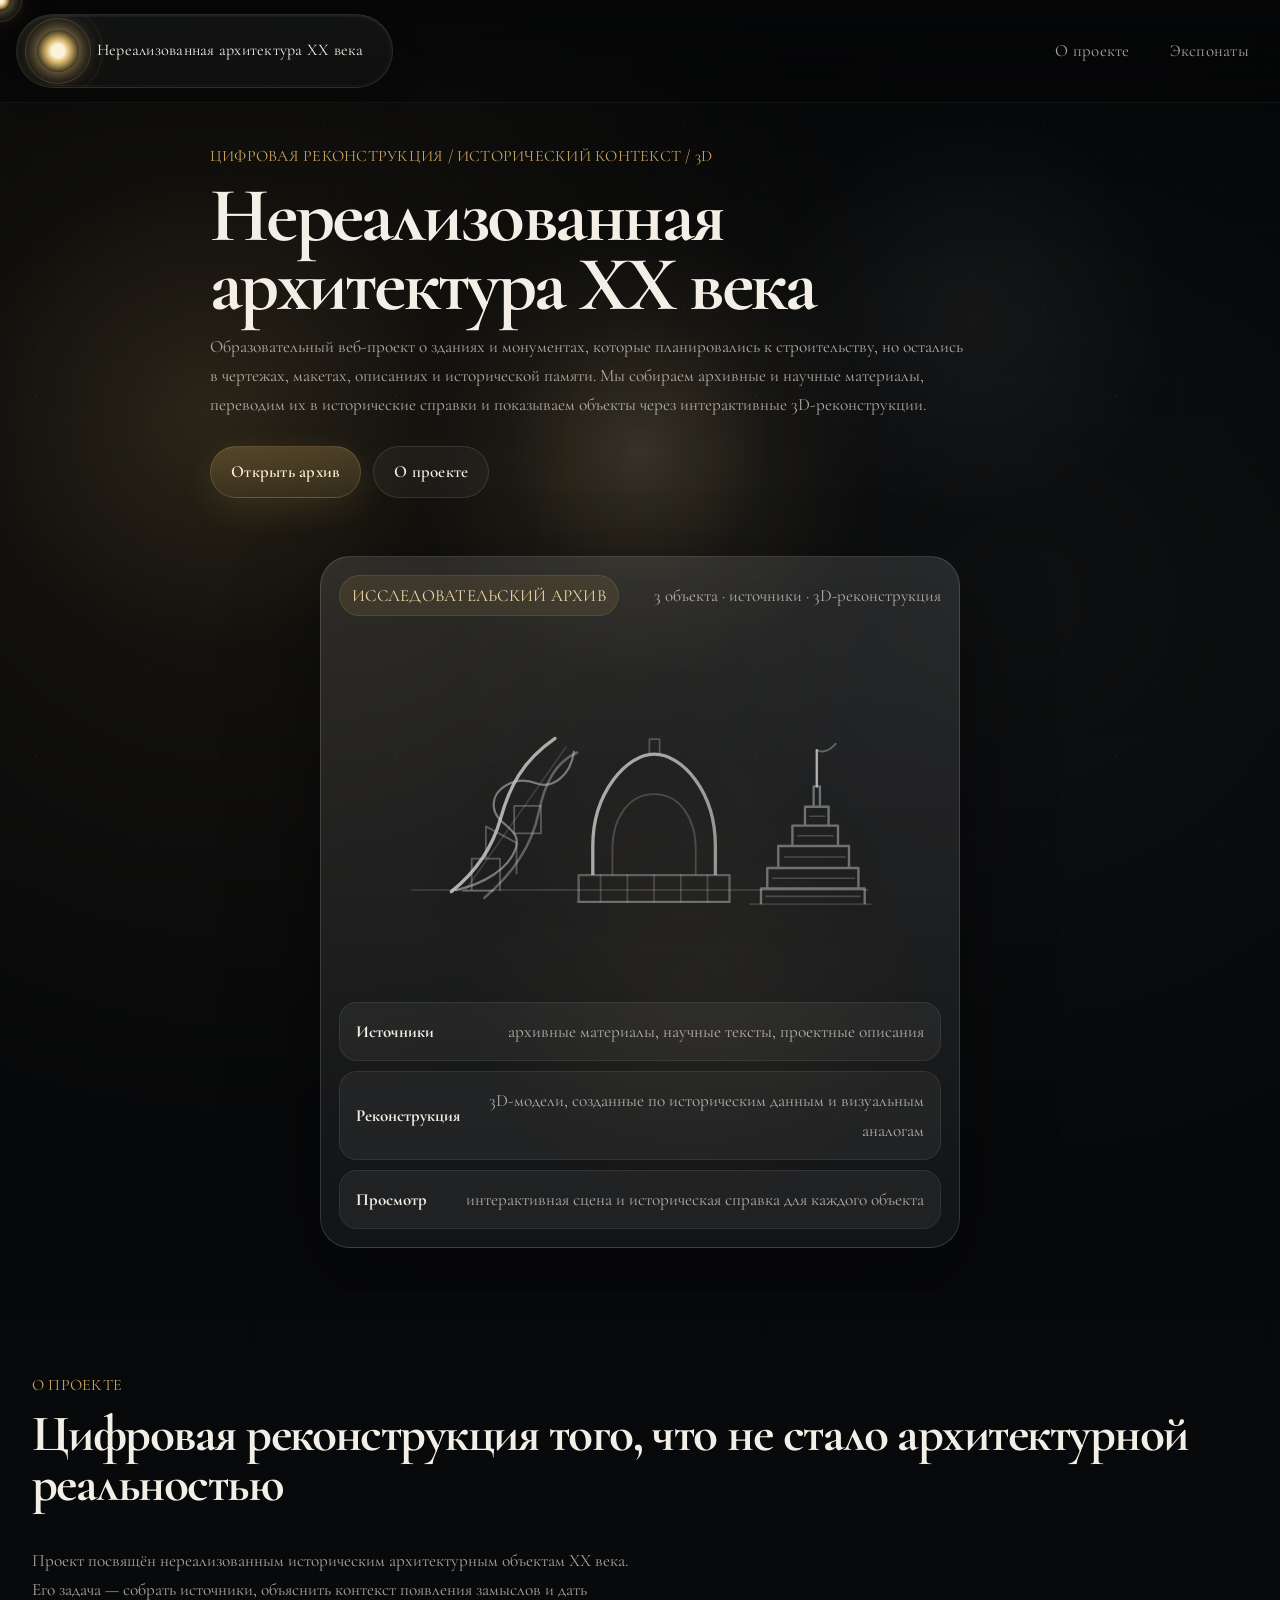
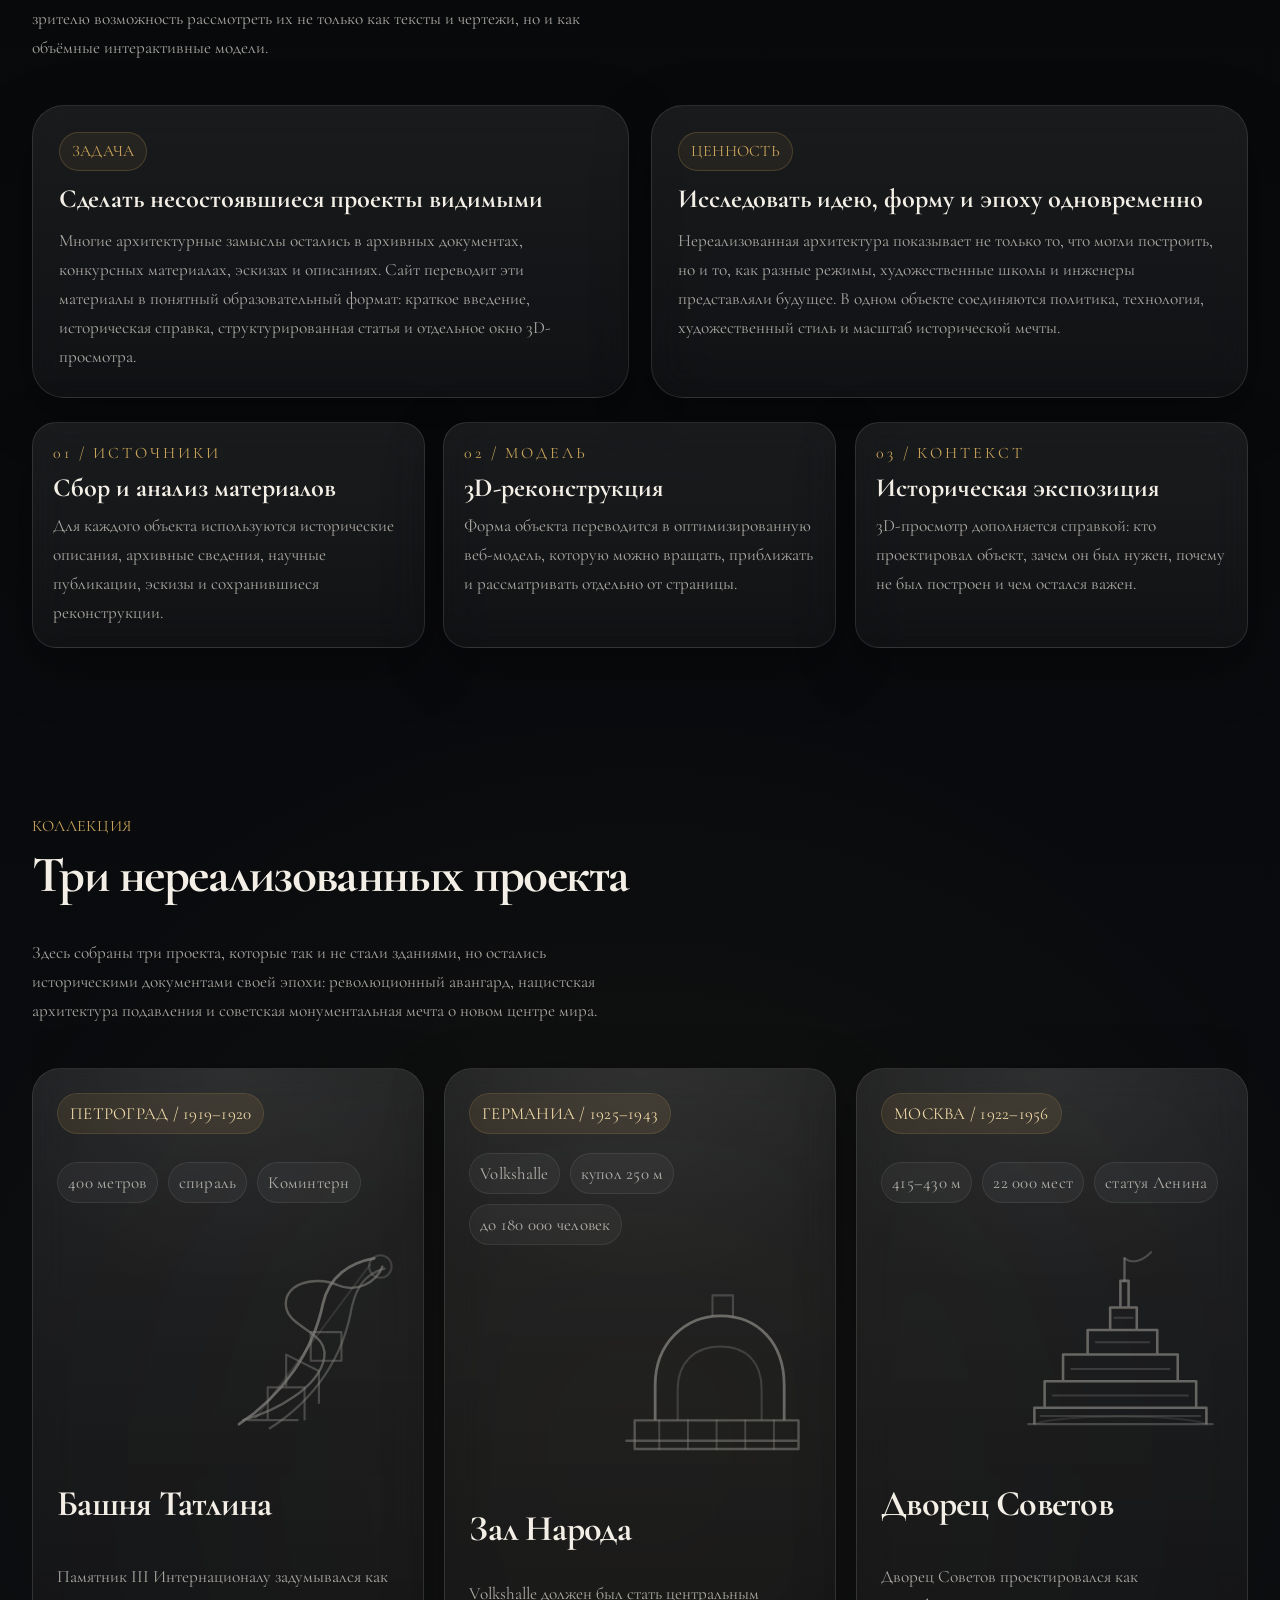
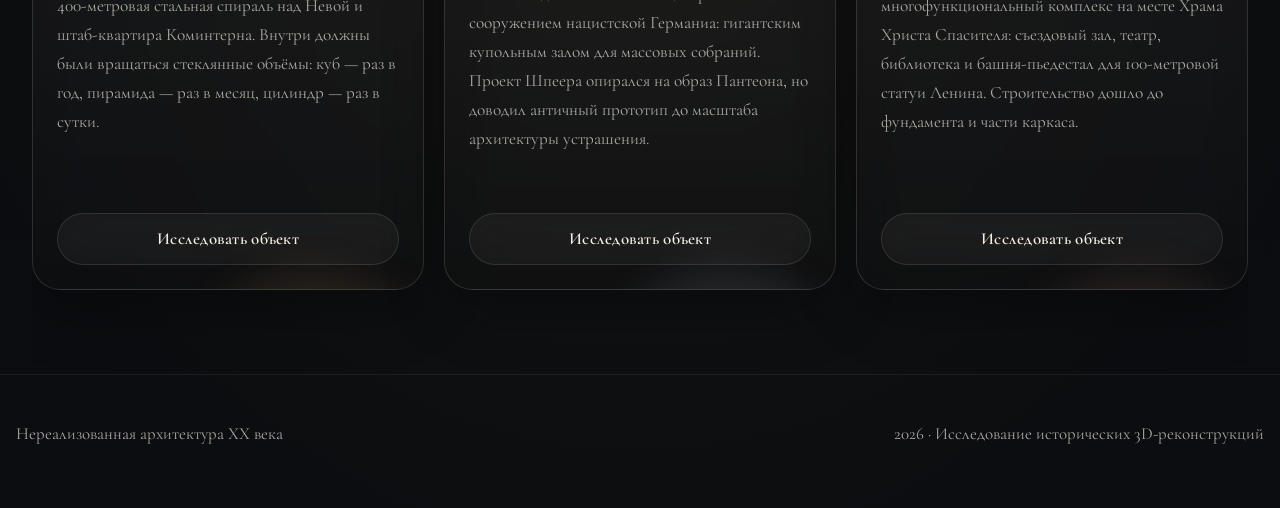
==== index.html @ f7bc2f41 "style: centered 3D models' view & resized buttons text" ====
<!DOCTYPE html>
<html lang="ru">
<head>
  <meta charset="UTF-8" />
  <meta name="viewport" content="width=device-width, initial-scale=1.0" />
  <title>Нереализованная архитектура XX века</title>
  <meta name="theme-color" content="#070809" />
  <link rel="preconnect" href="https://fonts.googleapis.com">
  <link rel="preconnect" href="https://fonts.gstatic.com" crossorigin>
  <link href="https://fonts.googleapis.com/css2?family=Cormorant+Garamond:wght@500;600;700&family=Inter:wght@400;500;600;700&display=swap" rel="stylesheet">
  <link rel="stylesheet" href="assets/css/styles.css" />
  <style>
    main a:not(.btn):not(.brand-pill) {
      color: rgba(245, 205, 118, .98);
      text-decoration: underline;
      text-decoration-color: rgba(245, 205, 118, .65);
      text-underline-offset: 4px;
    }


    /* Unified typography across the public site pages. */
    :root {
      --archive-font: "Cormorant Garamond", Georgia, serif;
    }

    body,
    body *:not(svg):not(path):not(rect):not(circle):not(line):not(polyline):not(polygon):not(ellipse):not(text) {
      font-family: var(--archive-font) !important;
    }

    .btn,
    .nav a,
    .brand-title,
    .tag,
    .meta-chip,
    .eyebrow,
    .stamp,
    .archive-label {
      letter-spacing: .015em;
    }

    main a:not(.btn):not(.brand-pill):hover {
      color: rgba(255, 234, 174, 1);
      text-decoration-color: rgba(255, 234, 174, .95);
    }
  

    /* Round 3: project title and corrected main-page preview. */
    .brand-title {
      max-width: min(46vw, 440px);
      line-height: 1.02;
      white-space: normal;
    }

    .archive-preview {
      position: relative;
      overflow: hidden !important;
      min-height: clamp(340px, 43vw, 520px);
    }

    .archive-core {
      inset: 13% 5% 20% !important;
      display: grid !important;
      place-items: center !important;
      overflow: visible !important;
    }

    .monument-graphic--triptych {
      display: block !important;
      height: auto !important;
      width: min(86%, 360px) !important;
      max-width: 360px;
      max-height: 78%;
      overflow: visible;
      opacity: .9;
      filter: drop-shadow(0 22px 40px rgba(0,0,0,.35));
    }

    .hero-monument {
      transform-box: fill-box;
      transform-origin: center bottom;
    }

    .hero-monument--tatlin { opacity: .78; }
    .hero-monument--hall { opacity: .66; }
    .hero-monument--soviets { opacity: .72; }

    .archive-label {
      max-width: 80%;
      font-size: clamp(.66rem, 1vw, .82rem) !important;
      line-height: 1.2;
      opacity: .72;
    }

    .project-overview .panel p,
    .project-steps .timeline-item p {
      font-size: clamp(1rem, 1.15vw, 1.12rem);
      line-height: 1.6;
    }

    @media (max-width: 760px) {
      .brand-title { max-width: 42vw; font-size: .95rem; }
      .archive-preview { min-height: 380px; }
      .archive-core { inset: 17% 3% 24% !important; }
      .monument-graphic--triptych { width: min(88%, 300px) !important; }
    }


    /* Round 5: readable text, corrected hero composition, and robust responsive layout. */
    body {
      font-size: clamp(18px, 1.04vw, 20px);
    }

    .lead,
    .section-copy,
    .project-overview .panel p,
    .project-steps .timeline-item p,
    .object-card p,
    .hero-card__meta .meta span {
      font-size: clamp(1.14rem, 1.34vw, 1.32rem) !important;
      line-height: 1.72 !important;
    }

    .object-card .tag,
    .object-card .meta-chip,
    .hero-card__top span,
    .stamp,
    .timeline-item span {
      font-size: clamp(.92rem, 1.05vw, 1.08rem) !important;
    }

    .object-card h3,
    .project-overview h3,
    .timeline-item h4 {
      line-height: 1.02;
    }

    .hero-card__preview.archive-preview {
      display: flex !important;
      align-items: center !important;
      justify-content: center !important;
      overflow: hidden !important;
    }

    .archive-core {
      inset: 7% 0 13% !important;
      display: flex !important;
      align-items: center !important;
      justify-content: center !important;
      overflow: visible !important;
      background: transparent !important;
      border: 0 !important;
      box-shadow: none !important;
      outline: 0 !important;
      backdrop-filter: none !important;
      -webkit-backdrop-filter: none !important;
    }

    .archive-grid,
    .archive-rings {
      display: none !important;
    }

    .monument-graphic--triptych {
      width: min(98%, 540px) !important;
      max-width: 540px !important;
      max-height: 90% !important;
      margin: auto !important;
    }

    .hero-monument--tatlin { opacity: .82; }
    .hero-monument--hall { opacity: .74; }
    .hero-monument--soviets { opacity: .78; }

    .card-wire svg {
      width: 100% !important;
      height: 100% !important;
    }

    @media (max-width: 1180px) {
      .hero-grid {
        grid-template-columns: minmax(0, 1fr) !important;
        justify-items: center !important;
        gap: clamp(32px, 6vw, 64px) !important;
      }

      .hero-grid > div:first-child {
        width: min(100%, 760px) !important;
        justify-self: center !important;
      }

      .hero-card-wrap {
        width: min(100%, 650px) !important;
        justify-self: center !important;
        margin-inline: auto !important;
      }

      .hero-card {
        margin-inline: auto !important;
      }
    }

    @media (max-width: 760px) {
      .lead,
      .section-copy,
      .project-overview .panel p,
      .project-steps .timeline-item p,
      .object-card p,
      .hero-card__meta .meta span {
        font-size: 1.12rem !important;
      }

      .archive-core {
        inset: 11% -2% 17% !important;
      }

      .monument-graphic--triptych {
        width: min(105%, 420px) !important;
      }
    }



    /* Round 6: remove hero underlay, prevent overflow, and keep card labels away from object drawings. */
    html,
    body {
      width: 100%;
      max-width: 100%;
      overflow-x: hidden !important;
    }

    *,
    *::before,
    *::after {
      box-sizing: border-box;
    }

    .container {
      width: min(calc(100vw - clamp(28px, 5vw, 76px)), 1260px) !important;
      max-width: 1260px !important;
      min-width: 0 !important;
      margin-inline: auto !important;
    }

    .hero,
    .section,
    .objects-grid,
    .hero-grid,
    .hero-grid > *,
    .hero-card-wrap,
    .hero-card,
    .hero-card__preview {
      min-width: 0 !important;
      max-width: 100% !important;
    }

    .hero-grid {
      grid-template-columns: minmax(0, 1fr) minmax(420px, 560px) !important;
      align-items: center !important;
      gap: clamp(42px, 5vw, 76px) !important;
    }

    .hero-card-wrap {
      width: min(100%, 600px) !important;
      margin-inline: auto !important;
      justify-self: center !important;
      overflow: visible !important;
      transform: none !important;
    }

    .orbit-shell,
    .hero-card-wrap::before,
    .hero-card-wrap::after {
      display: none !important;
      content: none !important;
    }

    .hero-card {
      width: 100% !important;
      margin-inline: auto !important;
      transform: none !important;
      rotate: 0deg !important;
    }

    .hero-card::before,
    .hero-card::after {
      max-width: 100% !important;
      transform: none !important;
    }

    .hero-card__preview.archive-preview {
      min-height: clamp(360px, 38vw, 500px) !important;
      overflow: hidden !important;
      isolation: isolate;
    }

    .archive-core {
      inset: 10% 2% 12% !important;
      overflow: hidden !important;
      z-index: 2 !important;
    }

    .archive-core::before,
    .archive-core::after,
    .archive-preview::before,
    .archive-preview::after {
      display: none !important;
      content: none !important;
    }

    .monument-graphic--triptych {
      width: min(100%, 640px) !important;
      max-width: 640px !important;
      max-height: 100% !important;
      transform: translateY(-1%) !important;
    }

    .archive-label {
      z-index: 3 !important;
      white-space: normal !important;
      overflow-wrap: anywhere !important;
    }

    .archive-label--top {
      left: clamp(20px, 4vw, 48px) !important;
      right: clamp(20px, 4vw, 48px) !important;
      top: clamp(20px, 4vw, 42px) !important;
      max-width: none !important;
    }

    .archive-label--left {
      left: clamp(16px, 3vw, 34px) !important;
      max-width: 32% !important;
    }

    .archive-label--bottom {
      left: 50% !important;
      right: auto !important;
      bottom: clamp(16px, 3vw, 30px) !important;
      width: min(88%, 460px) !important;
      max-width: 88% !important;
      text-align: center !important;
      transform: translateX(-50%) !important;
    }

    @media (max-width: 1320px) {
      .hero-grid {
        grid-template-columns: minmax(0, 1fr) !important;
        justify-items: center !important;
      }

      .hero-grid > div:first-child {
        width: min(100%, 820px) !important;
        justify-self: center !important;
      }

      .hero-card-wrap {
        width: min(100%, 660px) !important;
      }
    }

    @media (max-width: 720px) {
      .container {
        width: min(calc(100vw - 28px), 100%) !important;
      }

      .hero-card__preview.archive-preview {
        min-height: 390px !important;
      }

      .archive-core {
        inset: 14% 1% 18% !important;
      }

      .archive-label--left {
        display: none !important;
      }

      .monument-graphic--triptych {
        width: min(112%, 480px) !important;
      }
    }

    .object-card {
      display: grid !important;
      grid-template-columns: minmax(0, 1fr) clamp(104px, 8.5vw, 132px) !important;
      grid-template-areas:
        "top wire"
        "meta wire"
        "title title"
        "body body"
        "button button" !important;
      column-gap: clamp(16px, 2.2vw, 28px) !important;
      row-gap: clamp(12px, 1.5vw, 18px) !important;
      align-items: start !important;
      overflow: hidden !important;
    }

    .object-card .card-wire {
      grid-area: wire !important;
      position: static !important;
      width: 100% !important;
      height: auto !important;
      aspect-ratio: 1 / 1 !important;
      justify-self: end !important;
      align-self: start !important;
      transform: none !important;
      opacity: .42 !important;
      z-index: 1 !important;
      pointer-events: none !important;
    }

    .object-card .card-top {
      grid-area: top !important;
      max-width: 100% !important;
      position: relative !important;
      z-index: 2 !important;
    }

    .object-card .card-meta {
      grid-area: meta !important;
      display: flex !important;
      flex-wrap: wrap !important;
      max-width: 100% !important;
      min-width: 0 !important;
      position: relative !important;
      z-index: 2 !important;
    }

    .object-card h3 {
      grid-area: title !important;
      position: relative !important;
      z-index: 2 !important;
      margin-top: clamp(2px, .6vw, 8px) !important;
    }

    .object-card p {
      grid-area: body !important;
      position: relative !important;
      z-index: 2 !important;
    }

    .object-card > .btn {
      grid-area: button !important;
      position: relative !important;
      z-index: 2 !important;
      align-self: end !important;
      width: 100% !important;
      margin-top: clamp(12px, 1.6vw, 22px) !important;
    }

    .object-card .meta-chip {
      white-space: nowrap !important;
      max-width: 100% !important;
    }

    @media (max-width: 980px) {
      .object-card {
        grid-template-columns: minmax(0, 1fr) clamp(96px, 18vw, 128px) !important;
      }
    }

    @media (max-width: 560px) {
      .object-card {
        grid-template-columns: minmax(0, 1fr) !important;
        grid-template-areas:
          "wire"
          "top"
          "meta"
          "title"
          "body"
          "button" !important;
      }

      .object-card .card-wire {
        width: min(48%, 145px) !important;
        justify-self: end !important;
      }
    }

  

    /* Round 7: compact hero preview, no inner underlay, no overflow, larger minimum text. */
    body {
      font-size: 20px !important;
    }

    .page-index,
    .page-index * {
      min-width: 0;
    }

    .page-index .container {
      width: min(calc(100vw - clamp(28px, 5vw, 76px)), 1260px) !important;
      max-width: 1260px !important;
      margin-inline: auto !important;
    }

    .hero,
    .section,
    .hero-grid,
    .objects-grid {
      overflow-x: clip !important;
    }

    .hero-grid {
      grid-template-columns: minmax(0, 1fr) !important;
      justify-items: center !important;
      align-items: center !important;
      gap: clamp(30px, 5vw, 58px) !important;
    }

    .hero-grid > div:first-child {
      width: min(100%, 860px) !important;
      justify-self: center !important;
    }

    @media (min-width: 1500px) {
      .hero-grid {
        grid-template-columns: minmax(0, 1fr) minmax(480px, 620px) !important;
        justify-items: stretch !important;
        gap: clamp(48px, 5vw, 86px) !important;
      }

      .hero-grid > div:first-child {
        width: auto !important;
        justify-self: start !important;
      }
    }

    .hero-card-wrap {
      width: min(100%, 680px) !important;
      max-width: calc(100vw - clamp(28px, 5vw, 76px)) !important;
      margin-inline: auto !important;
      overflow: visible !important;
      transform: none !important;
    }

    .hero-card {
      width: 100% !important;
      max-width: 100% !important;
      overflow: hidden !important;
      transform: none !important;
      rotate: 0deg !important;
    }

    .hero-card__preview.archive-preview {
      min-height: clamp(250px, 27vw, 350px) !important;
      height: clamp(250px, 27vw, 350px) !important;
      padding: 0 !important;
      overflow: hidden !important;
      background: transparent !important;
      border: 0 !important;
      box-shadow: none !important;
      outline: 0 !important;
      backdrop-filter: none !important;
      -webkit-backdrop-filter: none !important;
    }

    .archive-preview,
    .archive-core {
      background: transparent !important;
      border: 0 !important;
      box-shadow: none !important;
      outline: 0 !important;
      backdrop-filter: none !important;
      -webkit-backdrop-filter: none !important;
    }

    .archive-preview::before,
    .archive-preview::after,
    .archive-core::before,
    .archive-core::after,
    .archive-grid,
    .archive-rings,
    .orbit-shell,
    .hero-card-wrap::before,
    .hero-card-wrap::after {
      display: none !important;
      content: none !important;
    }

    .archive-core {
      inset: 6% 3% 8% !important;
      display: flex !important;
      align-items: center !important;
      justify-content: center !important;
      overflow: hidden !important;
    }

    .monument-graphic--triptych {
      width: min(96%, 560px) !important;
      max-width: 560px !important;
      height: auto !important;
      max-height: 92% !important;
      margin: auto !important;
      transform: none !important;
    }

    .archive-label {
      font-size: clamp(1.14rem, 1.25vw, 1.28rem) !important;
      line-height: 1.28 !important;
    }

    .archive-label--top {
      top: clamp(14px, 2.3vw, 26px) !important;
      left: clamp(16px, 3vw, 34px) !important;
      right: clamp(16px, 3vw, 34px) !important;
    }

    .archive-label--left {
      left: clamp(14px, 2.4vw, 28px) !important;
      max-width: 34% !important;
    }

    .archive-label--bottom {
      bottom: clamp(12px, 2vw, 22px) !important;
    }

    @media (max-width: 720px) {
      .hero-card__preview.archive-preview {
        min-height: 260px !important;
        height: 260px !important;
      }

      .archive-label--left {
        display: none !important;
      }

      .monument-graphic--triptych {
        width: min(98%, 460px) !important;
      }
    }

    .object-card {
      display: grid !important;
      grid-template-columns: minmax(0, 1fr) !important;
      grid-template-areas:
        "top"
        "meta"
        "wire"
        "title"
        "body"
        "button" !important;
      gap: clamp(14px, 1.5vw, 20px) !important;
      align-items: start !important;
      overflow: hidden !important;
    }

    .object-card .card-top,
    .object-card .card-meta,
    .object-card h3,
    .object-card p,
    .object-card > .btn {
      width: 100% !important;
      max-width: 100% !important;
      position: relative !important;
      z-index: 2 !important;
    }

    .object-card .card-wire {
      grid-area: wire !important;
      position: static !important;
      width: clamp(150px, 16vw, 220px) !important;
      height: auto !important;
      aspect-ratio: 1 / 1 !important;
      justify-self: end !important;
      align-self: start !important;
      margin-top: -4px !important;
      margin-bottom: -4px !important;
      transform: none !important;
      opacity: .46 !important;
      pointer-events: none !important;
    }

    .object-card .card-top { grid-area: top !important; }
    .object-card .card-meta { grid-area: meta !important; }
    .object-card h3 { grid-area: title !important; }
    .object-card p { grid-area: body !important; }
    .object-card > .btn { grid-area: button !important; }

    .object-card .card-meta {
      display: flex !important;
      flex-wrap: wrap !important;
      gap: 10px !important;
    }

    .object-card .meta-chip,
    .object-card .tag {
      white-space: normal !important;
      overflow-wrap: anywhere !important;
    }

    .lead,
    .section-copy,
    .project-overview .panel p,
    .project-steps .timeline-item p,
    .object-card p,
    .hero-card__meta .meta span,
    .object-card .tag,
    .object-card .meta-chip,
    .hero-card__top span,
    .stamp,
    .timeline-item span,
    .archive-label,
    .eyebrow,
    .nav a,
    .footer p,
    .btn {
      font-size: clamp(1.14rem, 1.24vw, 1.3rem) !important;
      line-height: 1.58 !important;
    }

    .object-card p,
    .lead,
    .section-copy,
    .project-overview .panel p,
    .project-steps .timeline-item p {
      line-height: 1.72 !important;
    }

  

    /* Round 8: centered compact hero drawing, corrected text scale, no label overlap. */
    body {
      font-size: clamp(17px, .98vw, 18.5px) !important;
    }

    .lead,
    .section-copy,
    .project-overview .panel p,
    .project-steps .timeline-item p,
    .object-card p,
    .hero-card__meta .meta span {
      font-size: clamp(1.03rem, 1.1vw, 1.15rem) !important;
      line-height: 1.68 !important;
    }

    .object-card .tag,
    .object-card .meta-chip,
    .hero-card__top span,
    .stamp,
    .timeline-item span,
    .eyebrow,
    .nav a,
    .footer p,
    .btn {
      font-size: clamp(.9rem, .96vw, 1.02rem) !important;
      line-height: 1.36 !important;
    }

    .project-overview h3,
    .timeline-item h4 {
      font-size: clamp(1.55rem, 2.25vw, 2.25rem) !important;
      line-height: 1.08 !important;
    }

    .hero-card-wrap {
      width: min(100%, 640px) !important;
      max-width: calc(100vw - clamp(28px, 5vw, 76px)) !important;
    }

    .hero-card__preview.archive-preview {
      height: clamp(220px, 23vw, 290px) !important;
      min-height: clamp(220px, 23vw, 290px) !important;
      display: flex !important;
      align-items: center !important;
      justify-content: center !important;
      overflow: hidden !important;
      padding: 0 !important;
      background: transparent !important;
      border: 0 !important;
      box-shadow: none !important;
      outline: 0 !important;
    }

    .archive-core {
      inset: 0 !important;
      width: 100% !important;
      height: 100% !important;
      display: flex !important;
      align-items: center !important;
      justify-content: center !important;
      overflow: hidden !important;
      background: transparent !important;
      border: 0 !important;
      box-shadow: none !important;
      transform: none !important;
    }

    .archive-label {
      display: none !important;
    }

    .monument-graphic--triptych {
      width: min(92%, 560px) !important;
      max-width: 560px !important;
      height: auto !important;
      max-height: 84% !important;
      margin: auto !important;
      transform: translateY(1%) !important;
      display: block !important;
    }

    .archive-points {
      pointer-events: none !important;
    }

    @media (max-width: 720px) {
      .hero-card__preview.archive-preview {
        height: 230px !important;
        min-height: 230px !important;
      }

      .monument-graphic--triptych {
        width: min(94%, 460px) !important;
        max-height: 86% !important;
      }
    }

    @media (max-width: 460px) {
      .hero-card__preview.archive-preview {
        height: 210px !important;
        min-height: 210px !important;
      }
    }

  

    /* Round 9: final scale reset + centered, uncluttered hero 2D model. */
    body {
      font-size: clamp(16px, .92vw, 18px) !important;
    }

    .lead,
    .section-copy,
    .project-overview .panel p,
    .project-steps .timeline-item p,
    .object-card p,
    .hero-card__meta .meta span {
      font-size: clamp(1rem, 1.02vw, 1.08rem) !important;
      line-height: 1.62 !important;
    }

    .hero-triptych-preview {
      height: clamp(270px, 28vw, 360px) !important;
      min-height: clamp(270px, 28vw, 360px) !important;
      width: 100% !important;
      display: grid !important;
      place-items: center !important;
      padding: 0 !important;
      margin: 0 !important;
      overflow: hidden !important;
      background: transparent !important;
      border: 0 !important;
      box-shadow: none !important;
      outline: 0 !important;
      backdrop-filter: none !important;
      -webkit-backdrop-filter: none !important;
    }

    .hero-triptych-svg {
      display: block !important;
      width: min(94%, 620px) !important;
      max-width: 620px !important;
      height: auto !important;
      max-height: 88% !important;
      margin: auto !important;
      transform: none !important;
      opacity: .9;
      filter: drop-shadow(0 20px 36px rgba(0,0,0,.34));
    }

    .hero-card__preview.hero-triptych-preview::before,
    .hero-card__preview.hero-triptych-preview::after {
      display: none !important;
      content: none !important;
    }

    .nav a,
    .hero-card__top span,
    .hero-card__meta .meta strong,
    .hero-actions .btn,
    .object-card .btn,
    .object-card .tag,
    .object-card .meta-chip,
    .footer p {
      font-size: clamp(1.06rem, 1.12vw, 1.18rem) !important;
      line-height: 1.36 !important;
    }

    .brand-title {
      font-size: clamp(1.02rem, 1.06vw, 1.14rem) !important;
      line-height: 1.08 !important;
    }

    .project-overview h3,
    .timeline-item h4 {
      font-size: clamp(1.48rem, 2.05vw, 2.05rem) !important;
      line-height: 1.08 !important;
    }

    .stamp,
    .timeline-item span,
    .eyebrow {
      font-size: clamp(1rem, 1.06vw, 1.12rem) !important;
      line-height: 1.34 !important;
    }

    @media (max-width: 720px) {
      .hero-triptych-preview {
        height: 260px !important;
        min-height: 260px !important;
      }

      .hero-triptych-svg {
        width: min(98%, 560px) !important;
        max-height: 90% !important;
      }
    }


    /* Round 10: slightly larger main body text only; keep labels/buttons compact. */
    .lead,
    .section-copy,
    .project-overview .panel p,
    .project-steps .timeline-item p,
    .object-card p,
    .hero-card__meta .meta span {
      font-size: clamp(1.08rem, 1.13vw, 1.18rem) !important;
      line-height: 1.68 !important;
    }

    @media (max-width: 720px) {
      .lead,
      .section-copy,
      .project-overview .panel p,
      .project-steps .timeline-item p,
      .object-card p,
      .hero-card__meta .meta span {
        font-size: 1.1rem !important;
      }
    }

  </style>
</head>
<body class="page-index">
  <div class="noise"></div>
  <div class="lamp" id="lamp"></div>

  <header class="topbar">
    <div class="topbar-inner">
      <a class="brand-pill" href="#home" aria-label="Вернуться в начало главной страницы">
        <span class="brand-orb"></span>
        <span class="brand-text">
          <p class="brand-title">Нереализованная архитектура XX века</p>
        </span>
      </a>
      <nav class="nav" aria-label="Навигация по главной странице">
        <a href="#archive">О проекте</a>
        <a href="#objects">Экспонаты</a>
      </nav>
    </div>
  </header>

  <main>
    <section class="route" id="home">
      <section class="hero">
        <div class="hero-bg"></div>
        <div class="container hero-grid">
          <div data-reveal="">
            <p class="eyebrow">Цифровая реконструкция / исторический контекст / 3D</p>
            <h1>Нереализованная архитектура XX века</h1>
            <p class="lead">
              Образовательный веб-проект о зданиях и монументах, которые планировались к строительству, но остались в чертежах,
              макетах, описаниях и исторической памяти. Мы собираем архивные и научные материалы, переводим их в исторические справки
              и показываем объекты через интерактивные 3D-реконструкции.
            </p>
            <div class="hero-actions">
              <a class="btn primary" href="#objects">Открыть архив</a>
              <a class="btn" href="#archive">О проекте</a>
            </div>
          </div>

          <div class="hero-card-wrap" data-reveal="">
            <div class="orbit-shell"></div>
            <div class="hero-card glass" id="heroCard">
              <div class="hero-card__top">
                <span class="tag">Исследовательский архив</span>
                <span style="color:var(--muted); font-size:.9rem;">3 объекта · источники · 3D-реконструкция</span>
              </div>
              <div class="hero-card__preview hero-triptych-preview">
                <svg aria-hidden="true" class="hero-triptych-svg" fill="none" viewBox="0 0 720 270" preserveAspectRatio="xMidYMid meet" xmlns="http://www.w3.org/2000/svg">
                  <defs>
                    <linearGradient id="heroStrokeRound9" x1="80" x2="640" y1="40" y2="242" gradientUnits="userSpaceOnUse">
                      <stop stop-color="rgba(255,255,255,0.92)"></stop>
                      <stop offset="1" stop-color="rgba(255,255,255,0.30)"></stop>
                    </linearGradient>
                    <linearGradient id="heroDimRound9" x1="70" x2="650" y1="50" y2="250" gradientUnits="userSpaceOnUse">
                      <stop stop-color="rgba(255,255,255,0.52)"></stop>
                      <stop offset="1" stop-color="rgba(255,255,255,0.16)"></stop>
                    </linearGradient>
                  </defs>

                  <path d="M70 238H650" stroke="rgba(255,255,255,.18)" stroke-linecap="round" stroke-width="2"></path>

                  <g class="hero-monument hero-monument--tatlin" transform="translate(78 20)">
                    <path d="M42 220C72 196 94 166 105 126C116 87 132 54 174 25" stroke="url(#heroStrokeRound9)" stroke-linecap="round" stroke-width="4.2"></path>
                    <path d="M84 228C118 199 144 164 153 120C161 81 175 55 202 43" stroke="rgba(255,255,255,.40)" stroke-linecap="round" stroke-width="3.2"></path>
                    <path d="M48 218C84 210 115 191 124 165C133 139 98 136 96 112C94 88 124 72 150 82C171 90 194 72 198 42" stroke="rgba(255,255,255,.55)" stroke-linecap="round" stroke-width="2.8"></path>
                    <path d="M60 218L188 36" stroke="rgba(255,255,255,.18)" stroke-linecap="round" stroke-width="2"></path>
                    <path d="M56 219H96M68 219V178H104V219M86 178V137L125 158V198M122 111H156V146H122Z" stroke="rgba(255,255,255,.35)" stroke-linejoin="round" stroke-width="2.3"></path>
                  </g>

                  <g class="hero-monument hero-monument--hall" transform="translate(282 35)">
                    <path d="M-2 218H192" stroke="rgba(255,255,255,.20)" stroke-linecap="round" stroke-width="2.3"></path>
                    <path d="M18 184V147C18 78 62 30 96 30C132 30 174 78 174 147V184" stroke="url(#heroStrokeRound9)" stroke-linejoin="round" stroke-width="4.2"></path>
                    <path d="M43 184V151C43 111 64 81 96 81C128 81 149 111 149 151V184" stroke="rgba(255,255,255,.27)" stroke-width="2.4"></path>
                    <path d="M0 184H192V218H0Z" stroke="rgba(255,255,255,.42)" stroke-linejoin="round" stroke-width="3"></path>
                    <path d="M28 184V218M62 184V218M96 184V218M130 184V218M164 184V218" stroke="rgba(255,255,255,.27)" stroke-linecap="round" stroke-width="2.2"></path>
                    <path d="M90 30V11H103V31" stroke="rgba(255,255,255,.34)" stroke-linejoin="round" stroke-width="2.2"></path>
                  </g>

                  <g class="hero-monument hero-monument--soviets" transform="translate(534 32)">
                    <path d="M-34 224H120" stroke="rgba(255,255,255,.20)" stroke-linecap="round" stroke-width="2.3"></path>
                    <path d="M-20 224V204H112V224M-12 204V178H104V204M2 178V150H92V178M20 150V124H78V150M36 124V100H66V124M47 100V74H55V100" stroke="rgba(255,255,255,.52)" stroke-linejoin="round" stroke-width="3"></path>
                    <path d="M51 74V28" stroke="url(#heroStrokeRound9)" stroke-linecap="round" stroke-width="3"></path>
                    <path d="M51 28C59 32 68 28 75 20" stroke="rgba(255,255,255,.43)" stroke-linecap="round" stroke-width="2.5"></path>
                    <path d="M-14 214H106M-5 191H99M10 164H87M27 137H72M42 112H61" stroke="rgba(255,255,255,.28)" stroke-linecap="round" stroke-width="2"></path>
                  </g>
                </svg>
              </div>
              <div class="hero-card__meta">
                <div class="meta">
                  <strong>Источники</strong>
                  <span>архивные материалы, научные тексты, проектные описания</span>
                </div>
                <div class="meta">
                  <strong>Реконструкция</strong>
                  <span>3D-модели, созданные по историческим данным и визуальным аналогам</span>
                </div>
                <div class="meta">
                  <strong>Просмотр</strong>
                  <span>интерактивная сцена и историческая справка для каждого объекта</span>
                </div>
              </div>
            </div>
          </div>
        </div>
      </section>

      <section class="section" id="archive">
        <div class="container">
          <div class="section-heading" data-reveal="">
            <div>
              <p class="eyebrow">О проекте</p>
              <h2>Цифровая реконструкция того, что не стало архитектурной реальностью</h2>
            </div>
            <p class="section-copy">
              Проект посвящён нереализованным историческим архитектурным объектам XX века. Его задача — собрать источники,
              объяснить контекст появления замыслов и дать зрителю возможность рассмотреть их не только как тексты и чертежи,
              но и как объёмные интерактивные модели.
            </p>
          </div>

          <div class="archive-intro project-overview">
            <article class="panel glass" data-reveal="">
              <div class="stamp">Задача</div>
              <h3>Сделать несостоявшиеся проекты видимыми</h3>
              <p>
                Многие архитектурные замыслы остались в архивных документах, конкурсных материалах, эскизах и описаниях.
                Сайт переводит эти материалы в понятный образовательный формат: краткое введение, историческая справка,
                структурированная статья и отдельное окно 3D-просмотра.
              </p>
            </article>

            <article class="panel glass" data-reveal="">
              <div class="stamp">Ценность</div>
              <h3>Исследовать идею, форму и эпоху одновременно</h3>
              <p>
                Нереализованная архитектура показывает не только то, что могли построить, но и то, как разные режимы,
                художественные школы и инженеры представляли будущее. В одном объекте соединяются политика, технология,
                художественный стиль и масштаб исторической мечты.
              </p>
            </article>
          </div>

          <div class="timeline project-steps">
            <article class="timeline-item glass" data-reveal="">
              <span>01 / источники</span>
              <h4>Сбор и анализ материалов</h4>
              <p>Для каждого объекта используются исторические описания, архивные сведения, научные публикации, эскизы и сохранившиеся реконструкции.</p>
            </article>

            <article class="timeline-item glass" data-reveal="">
              <span>02 / модель</span>
              <h4>3D-реконструкция</h4>
              <p>Форма объекта переводится в оптимизированную веб-модель, которую можно вращать, приближать и рассматривать отдельно от страницы.</p>
            </article>

            <article class="timeline-item glass" data-reveal="">
              <span>03 / контекст</span>
              <h4>Историческая экспозиция</h4>
              <p>3D-просмотр дополняется справкой: кто проектировал объект, зачем он был нужен, почему не был построен и чем остался важен.</p>
            </article>
          </div>
        </div>
      </section>

      <section class="section" id="objects">
        <div class="container">
          <div class="section-heading" data-reveal="">
            <div>
              <p class="eyebrow">Коллекция</p>
              <h2>Три нереализованных проекта</h2>
            </div>
            <p class="section-copy">
              Здесь собраны три проекта, которые так и не стали зданиями, но остались историческими документами своей эпохи:
              революционный авангард, нацистская архитектура подавления и советская монументальная мечта о новом центре мира.
            </p>
          </div>

          <div class="objects-grid">
            <article class="object-card glass tatlin" data-reveal="">
              <div class="card-wire">
                <svg fill="none" viewBox="0 0 100 100" aria-hidden="true">
                  <path d="M22 88C43 74 58 53 63 29C66 16 76 9 88 7" opacity=".76" stroke="currentColor" stroke-linecap="round" stroke-width="1.35"></path>
                  <path d="M37 90C59 76 73 55 77 31C80 18 86 14 93 12" opacity=".48" stroke="currentColor" stroke-linecap="round" stroke-width="1.1"></path>
                  <path d="M24 86C42 81 59 70 63 58C68 43 47 42 45 31C43 20 58 15 70 20C79 24 89 19 92 11" opacity=".62" stroke="currentColor" stroke-linecap="round" stroke-width="1.15"></path>
                  <path d="M30 85L86 10" opacity=".24" stroke="currentColor" stroke-linecap="round" stroke-width=".95"></path>
                  <path d="M26 86H51M36 86V70H54V86M45 70V54L61 62V78M57 43H72V57H57Z" opacity=".46" stroke="currentColor" stroke-linejoin="round" stroke-width="1.05"></path>
                  <circle cx="91" cy="11" opacity=".36" r="5.5" stroke="currentColor" stroke-width="1"></circle>
                </svg>
              </div>
              <div class="card-top">
                <span class="tag">Петроград / 1919–1920</span>
              </div>
              <div class="card-meta">
                <span class="meta-chip">400 метров</span>
                <span class="meta-chip">спираль</span>
                <span class="meta-chip">Коминтерн</span>
              </div>
              <h3>Башня Татлина</h3>
              <p>
                Памятник III Интернационалу задумывался как 400-метровая стальная спираль над Невой и штаб-квартира Коминтерна.
                Внутри должны были вращаться стеклянные объёмы: куб — раз в год, пирамида — раз в месяц, цилиндр — раз в сутки.
              </p>
              <a class="btn" href="tatlin.html">Исследовать объект</a>
            </article>

            <article class="object-card glass hall" data-reveal="">
              <div class="card-wire">
                <svg fill="none" viewBox="0 0 100 100" aria-hidden="true">
                  <path d="M10 79H93" opacity=".56" stroke="currentColor" stroke-linecap="round" stroke-width="1.15"></path>
                  <path d="M24 69V52C24 31 39 18 56 18C74 18 87 31 87 52V69" opacity=".78" stroke="currentColor" stroke-linejoin="round" stroke-width="1.35"></path>
                  <path d="M35 69V54C35 41 43 33 56 33C69 33 76 41 76 54V69" opacity=".34" stroke="currentColor" stroke-width="1"></path>
                  <path d="M14 69H94V83H14Z" opacity=".58" stroke="currentColor" stroke-linejoin="round" stroke-width="1.15"></path>
                  <path d="M26 69V83M40 69V83M54 69V83M68 69V83M82 69V83" opacity=".42" stroke="currentColor" stroke-linecap="round" stroke-width=".95"></path>
                  <path d="M52 18V8H62V19" opacity=".42" stroke="currentColor" stroke-linejoin="round" stroke-width="1"></path>
                </svg>
              </div>
              <div class="card-top">
                <span class="tag">Германиа / 1925–1943</span>
              </div>
              <div class="card-meta">
                <span class="meta-chip">Volkshalle</span>
                <span class="meta-chip">купол 250 м</span>
                <span class="meta-chip">до 180 000 человек</span>
              </div>
              <h3>Зал Народа</h3>
              <p>
                Volkshalle должен был стать центральным сооружением нацистской Германиа: гигантским купольным залом для массовых собраний.
                Проект Шпеера опирался на образ Пантеона, но доводил античный прототип до масштаба архитектуры устрашения.
              </p>
              <a class="btn" href="hall.html">Исследовать объект</a>
            </article>

            <article class="object-card glass soviets" data-reveal="">
              <div class="card-wire">
                <svg fill="none" viewBox="0 0 100 100" aria-hidden="true">
                  <path d="M5 88H95" opacity=".46" stroke="currentColor" stroke-linecap="round" stroke-width="1.1"></path>
                  <path d="M8 88V80H92V88M13 80V67H87V80M22 67V54H78V67M34 54V42H68V54M45 42V31H58V42M50 31V18H54V31" opacity=".76" stroke="currentColor" stroke-linejoin="round" stroke-width="1.25"></path>
                  <path d="M52 18V7" opacity=".66" stroke="currentColor" stroke-linecap="round" stroke-width="1.1"></path>
                  <path d="M52 7C56 10 61 8 65 4" opacity=".48" stroke="currentColor" stroke-linecap="round" stroke-width="1"></path>
                  <path d="M11 84H89M17 74H83M26 61H74M38 48H64M47 36H56" opacity=".32" stroke="currentColor" stroke-linecap="round" stroke-width=".95"></path>
                  <path d="M8 88C19 83 81 83 92 88" opacity=".22" stroke="currentColor" stroke-linecap="round" stroke-width=".95"></path>
                </svg>
              </div>
              <div class="card-top">
                <span class="tag">Москва / 1922–1956</span>
              </div>
              <div class="card-meta">
                <span class="meta-chip">415–430 м</span>
                <span class="meta-chip">22 000 мест</span>
                <span class="meta-chip">статуя Ленина</span>
              </div>
              <h3>Дворец Советов</h3>
              <p>
                Дворец Советов проектировался как многофункциональный комплекс на месте Храма Христа Спасителя: съездовый зал,
                театр, библиотека и башня-пьедестал для 100-метровой статуи Ленина. Строительство дошло до фундамента и части каркаса.
              </p>
              <a class="btn" href="soviets.html">Исследовать объект</a>
            </article>
          </div>
        </div>
      </section>
    </section>
  </main>

  <footer class="footer">
    <div class="footer-inner">
      <p>Нереализованная архитектура XX века</p>
      <p>2026 · Исследование исторических 3D-реконструкций</p>
    </div>
  </footer>
  <script src="assets/js/main.js" defer></script>
</body>
</html>
---- assets/css/styles.css ----
:root {
      --bg: #050607;
      --bg-2: #08090b;
      --bg-3: #0b0d10;

      --text: #f3efe6;
      --muted: rgba(243, 239, 230, 0.68);
      --muted-2: rgba(243, 239, 230, 0.5);

      --gold: #c9a45b;
      --gold-soft: rgba(201, 164, 91, 0.18);
      --gold-glow: rgba(255, 214, 127, 0.18);

      --line: rgba(255,255,255,0.11);
      --line-soft: rgba(255,255,255,0.07);
      --panel: rgba(255,255,255,0.05);
      --panel-strong: rgba(255,255,255,0.08);

      --shadow: 0 18px 60px rgba(0,0,0,0.32);
      --radius: 24px;
      --radius-lg: 32px;
      --radius-xl: 40px;

      --max: 1280px;

      --cursor-x: 50vw;
      --cursor-y: 50vh;
      --lamp-size: 22px;
      --topbar-height: 104px;
      --anchor-offset: calc(var(--topbar-height) + 24px);

      --tatlin: #b08a57;
      --hall: #9fa7b1;
      --soviets: #a47963;
    }

    * {
      box-sizing: border-box;
    }

    html {
      scroll-behavior: smooth;
      scroll-padding-top: var(--anchor-offset);
    }

    #home,
    #archive,
    #objects,
    .section,
    .route {
      scroll-margin-top: var(--anchor-offset);
    }

    body {
      margin: 0;
      font-family: 'Inter', sans-serif;
      color: var(--text);
      background:
        radial-gradient(circle at 18% 12%, rgba(201,164,91,0.09), transparent 20%),
        radial-gradient(circle at 80% 16%, rgba(255,255,255,0.035), transparent 18%),
        radial-gradient(circle at 50% 82%, rgba(201,164,91,0.06), transparent 24%),
        linear-gradient(180deg, var(--bg) 0%, var(--bg-2) 42%, var(--bg-3) 100%);
      min-height: 100vh;
      overflow-x: hidden;
      cursor: none;
    }

    body::before {
      content: "";
      position: fixed;
      inset: 0;
      z-index: 2;
      pointer-events: none;
      background:
        radial-gradient(
          320px circle at var(--cursor-x) var(--cursor-y),
          rgba(255, 231, 176, 0.16) 0%,
          rgba(255, 216, 130, 0.10) 23%,
          rgba(255, 216, 130, 0.04) 43%,
          transparent 72%
        );
      mix-blend-mode: screen;
    }

    body.cursor-hidden::before,
    body.cursor-hidden .lamp {
      opacity: 0;
      visibility: hidden;
    }

    body.cursor-hidden .spark {
      display: none;
    }

    body:has(.model-host:hover)::before,
    body:has(.model-host:hover) .lamp,
    body:has(.local-model-frame:hover)::before,
    body:has(.local-model-frame:hover) .lamp,
    body:has(iframe:hover)::before,
    body:has(iframe:hover) .lamp {
      opacity: 0;
      visibility: hidden;
    }

    body::after {
      content: "";
      position: fixed;
      inset: 0;
      z-index: 1;
      pointer-events: none;
      background-image:
        linear-gradient(rgba(255,255,255,0.014) 1px, transparent 1px),
        linear-gradient(90deg, rgba(255,255,255,0.014) 1px, transparent 1px);
      background-size: 38px 38px;
      mask-image: linear-gradient(to bottom, rgba(0,0,0,0.58), rgba(0,0,0,0.18));
      -webkit-mask-image: linear-gradient(to bottom, rgba(0,0,0,0.58), rgba(0,0,0,0.18));
    }

    .noise {
      position: fixed;
      inset: 0;
      z-index: 1;
      pointer-events: none;
      opacity: 0.05;
      background-image:
        radial-gradient(circle at 20% 20%, rgba(255,255,255,0.7) 0.7px, transparent 1px),
        radial-gradient(circle at 80% 70%, rgba(255,255,255,0.55) 0.7px, transparent 1px),
        radial-gradient(circle at 58% 40%, rgba(255,255,255,0.4) 0.7px, transparent 1px),
        radial-gradient(circle at 42% 80%, rgba(255,255,255,0.45) 0.7px, transparent 1px);
      background-size: 180px 180px;
      animation: driftNoise 18s linear infinite;
    }

    @keyframes driftNoise {
      0% { transform: translate3d(0,0,0); }
      50% { transform: translate3d(-8px, 5px, 0); }
      100% { transform: translate3d(0,0,0); }
    }

    .lamp {
      position: fixed;
      top: 0;
      left: 0;
      width: var(--lamp-size);
      height: var(--lamp-size);
      transform: translate(-50%, -50%);
      border-radius: 50%;
      pointer-events: none;
      z-index: 1000;
      background:
        radial-gradient(circle, rgba(255,247,220,0.98) 0 20%, rgba(255,214,126,0.85) 40%, rgba(255,214,126,0.08) 72%, transparent 78%);
      box-shadow:
        0 0 16px rgba(255,223,150,0.72),
        0 0 40px rgba(255,212,120,0.35),
        0 0 88px rgba(255,212,120,0.12);
      transition: width .12s ease, height .12s ease, box-shadow .18s ease;
    }

    .lamp::before {
      content: "";
      position: absolute;
      inset: -11px;
      border-radius: 50%;
      border: 1px solid rgba(255,223,160,0.14);
    }

    .spark {
      position: fixed;
      width: 6px;
      height: 6px;
      border-radius: 50%;
      z-index: 999;
      pointer-events: none;
      background: radial-gradient(circle, rgba(255,235,195,0.95) 0%, rgba(255,180,90,0.78) 42%, transparent 70%);
      animation: sparkFade .95s ease-out forwards;
    }

    @keyframes sparkFade {
      0% {
        opacity: .95;
        transform: translate(-50%, -50%) scale(1);
      }
      100% {
        opacity: 0;
        transform: translate(-50%, -50%) scale(.2) translateY(-11px);
      }
    }

    a {
      color: inherit;
      text-decoration: none;
    }

    img {
      display: block;
      max-width: 100%;
    }

    .container {
      width: min(calc(100% - 32px), var(--max));
      margin: 0 auto;
      position: relative;
      z-index: 5;
    }

    .glass {
      background: linear-gradient(180deg, rgba(255,255,255,0.075), rgba(255,255,255,0.035));
      border: 1px solid var(--line);
      box-shadow: var(--shadow);
      backdrop-filter: blur(18px) saturate(120%);
      -webkit-backdrop-filter: blur(18px) saturate(120%);
    }

    .topbar {
      position: sticky;
      top: 0;
      z-index: 100;
      padding: 14px 0;
      background: linear-gradient(to bottom, rgba(5,6,7,0.82), rgba(5,6,7,0.32));
      backdrop-filter: blur(16px);
      -webkit-backdrop-filter: blur(16px);
      border-bottom: 1px solid rgba(255,255,255,0.05);
      isolation: isolate;
    }

    .topbar-inner {
      width: min(calc(100% - 32px), var(--max));
      margin: 0 auto;
      display: flex;
      align-items: center;
      justify-content: space-between;
      gap: 18px;
    }

    .brand-pill {
      position: relative;
      display: inline-flex;
      align-items: center;
      gap: 18px;
      min-height: 74px;
      padding: 12px 28px 12px 20px;
      border-radius: 999px;
      border: 1px solid rgba(255,255,255,0.11);
      background:
        linear-gradient(180deg, rgba(255,255,255,0.05), rgba(255,255,255,0.028));
      box-shadow:
        inset 0 1px 0 rgba(255,255,255,0.06),
        0 10px 30px rgba(0,0,0,0.22);
      overflow: hidden;
      transition: transform .28s ease, border-color .28s ease, box-shadow .28s ease;
    }

    .brand-pill:hover {
      border-color: rgba(255,255,255,0.16);
      box-shadow:
        inset 0 1px 0 rgba(255,255,255,0.06),
        0 16px 38px rgba(0,0,0,0.28);
    }

    .brand-pill::before {
      content: "";
      position: absolute;
      inset: 1px;
      border-radius: inherit;
      border: 1px solid rgba(255,255,255,0.045);
      pointer-events: none;
    }

    .brand-orb {
      position: relative;
      width: 42px;
      height: 42px;
      flex: 0 0 42px;
      border-radius: 50%;
      background:
        radial-gradient(circle, rgba(255,248,221,0.98) 0 22%, rgba(255,215,122,0.82) 40%, rgba(255,210,110,0.16) 72%, transparent 78%);
      box-shadow:
        0 0 18px rgba(255,217,132,0.68),
        0 0 42px rgba(255,217,132,0.24);
    }

    .brand-orb::before,
    .brand-orb::after {
      content: "";
      position: absolute;
      border-radius: 50%;
      border: 1px solid rgba(255,214,126,0.16);
      inset: -12px;
    }

    .brand-orb::after {
      inset: -24px;
      opacity: .5;
    }

    .brand-text {
      min-width: 0;
    }

    .brand-title {
      margin: 0;
      font-family: 'Cormorant Garamond', serif;
      font-size: clamp(1.8rem, 2vw, 2.2rem);
      line-height: .95;
      letter-spacing: -0.02em;
    }

    .brand-sub {
      margin: 4px 0 0;
      font-size: .72rem;
      letter-spacing: .18em;
      text-transform: uppercase;
      color: var(--muted-2);
    }

    .nav {
      display: flex;
      flex-wrap: wrap;
      justify-content: flex-end;
      gap: 10px;
    }

    .nav a {
      padding: 10px 14px;
      border-radius: 999px;
      color: var(--muted);
      border: 1px solid transparent;
      transition: .25s ease;
      font-size: .94rem;
    }

    .nav a:hover {
      color: var(--text);
      border-color: rgba(255,255,255,0.08);
      background: rgba(255,255,255,0.04);
    }
    .route {
      display: block;
      animation: fadeRoute .55s ease;
    }
@keyframes fadeRoute {
      from {
        opacity: 0;
        transform: translateY(12px);
      }
      to {
        opacity: 1;
        transform: translateY(0);
      }
    }

    .hero {
      position: relative;
      min-height: calc(100svh - 104px);
      display: flex;
      align-items: center;
      padding: clamp(30px, 4.8vh, 58px) 0 clamp(30px, 4.8vh, 54px);
      overflow: clip;
    }

    .hero-bg {
      position: absolute;
      inset: 0;
      z-index: 0;
      pointer-events: none;
      background:
        radial-gradient(circle at 16% 26%, rgba(201,164,91,0.12), transparent 18%),
        radial-gradient(circle at 76% 18%, rgba(255,255,255,0.05), transparent 16%),
        radial-gradient(circle at 54% 74%, rgba(201,164,91,0.07), transparent 22%);
      opacity: .95;
    }

    .hero-grid {
      display: grid;
      grid-template-columns: minmax(0, 1.12fr) minmax(360px, .88fr);
      gap: clamp(24px, 4vw, 64px);
      align-items: center;
    }

    .eyebrow {
      margin: 0 0 14px;
      color: var(--gold);
      font-size: .78rem;
      text-transform: uppercase;
      letter-spacing: .24em;
    }

    h1, h2, h3, h4 {
      margin-top: 0;
    }

    h1 {
      margin-bottom: 14px;
      font-family: 'Cormorant Garamond', serif;
      font-size: clamp(3.1rem, min(7.3vw, 8.6vh), 6.35rem);
      line-height: .88;
      letter-spacing: -.035em;
      max-width: 860px;
      text-wrap: balance;
    }

    .hero .lead {
      max-width: 760px;
      margin: 0;
      color: var(--muted);
      line-height: 1.75;
      font-size: clamp(.96rem, 1vw, 1.04rem);
    }

    .hero-actions,
    .back-row,
    .archive-row {
      display: flex;
      flex-wrap: wrap;
      gap: 12px;
      margin-top: clamp(18px, 3vh, 28px);
    }

    .btn {
      position: relative;
      overflow: hidden;
      display: inline-flex;
      align-items: center;
      justify-content: center;
      gap: 10px;
      min-height: 52px;
      padding: 0 20px;
      border-radius: 999px;
      font-weight: 600;
      transition: transform .24s ease, border-color .24s ease, background .24s ease, box-shadow .24s ease;
      border: 1px solid var(--line);
      background: rgba(255,255,255,0.04);
      backdrop-filter: blur(12px);
      will-change: transform;
    }

    .btn:hover {
      transform: translateY(-2px);
      border-color: rgba(255,255,255,0.18);
    }

    .btn.primary {
      background: linear-gradient(180deg, rgba(201,164,91,0.28), rgba(201,164,91,0.14));
      color: #fff2d8;
      border-color: rgba(201,164,91,0.24);
      box-shadow: 0 10px 34px rgba(201,164,91,0.14);
    }

    .hero-card-wrap {
      position: relative;
      min-height: clamp(430px, calc(100svh - 210px), 620px);
      display: grid;
      align-items: center;
      justify-items: end;
      perspective: 1100px;
    }

    .orbit-shell {
      position: absolute;
      inset-block: 4%;
      right: 0;
      left: auto;
      width: min(100%, 520px);
      border-radius: 42px;
      overflow: hidden;
      background:
        radial-gradient(circle at 32% 20%, rgba(255,255,255,0.12), transparent 24%),
        radial-gradient(circle at 74% 72%, rgba(255,255,255,0.08), transparent 24%),
        linear-gradient(180deg, rgba(255,255,255,0.07), rgba(255,255,255,0.035));
      border: 1px solid rgba(255,255,255,0.12);
      box-shadow: var(--shadow);
      backdrop-filter: blur(16px);
    }

    .orbit-shell::before,
    .orbit-shell::after {
      content: "";
      position: absolute;
      inset: -20%;
      background: conic-gradient(from 180deg, transparent 0 24%, rgba(255,255,255,0.18), transparent 34% 58%, rgba(255,255,255,0.12), transparent 70% 100%);
      filter: blur(10px);
      animation: spin 18s linear infinite;
      opacity: .5;
    }

    .orbit-shell::after {
      inset: 8%;
      animation-direction: reverse;
      animation-duration: 26s;
      opacity: .26;
    }

    @keyframes spin {
      to {
        transform: rotate(360deg);
      }
    }

    .hero-card {
      position: relative;
      width: min(100%, clamp(340px, 31vw, 430px));
      margin-left: auto;
      border-radius: 30px;
      padding: 18px;
      background: linear-gradient(180deg, rgba(255,255,255,0.11), rgba(255,255,255,0.05));
      border: 1px solid rgba(255,255,255,0.14);
      box-shadow: 0 35px 90px rgba(0,0,0,0.4);
      transform-style: preserve-3d;
      transform: rotateX(5deg) rotateY(-8deg);
      transition: transform .18s ease-out, box-shadow .28s ease, border-color .28s ease;
      animation: floatCard 8s ease-in-out infinite;
      will-change: transform;
    }

    .hero-card:hover {
      border-color: rgba(255,255,255,0.22);
      box-shadow:
        0 40px 100px rgba(0,0,0,0.46),
        0 0 0 1px rgba(255,255,255,0.05) inset;
    }

    @keyframes floatCard {
      0%, 100% { transform: rotateX(5deg) rotateY(-8deg) translateY(0); }
      50% { transform: rotateX(7deg) rotateY(-4deg) translateY(-10px); }
    }

    .hero-card__top {
      display: flex;
      align-items: center;
      justify-content: space-between;
      gap: 12px;
      margin-bottom: 14px;
      flex-wrap: wrap;
    }

    .tag {
      display: inline-flex;
      align-items: center;
      gap: 8px;
      padding: 8px 12px;
      border-radius: 999px;
      background: rgba(201,164,91,0.12);
      border: 1px solid rgba(201,164,91,0.16);
      color: #efd8a7;
      font-size: .8rem;
      letter-spacing: .08em;
      text-transform: uppercase;
    }

    .hero-card__preview {
      aspect-ratio: 4 / 5;
      border-radius: 24px;
      overflow: hidden;
      position: relative;
      display: grid;
      place-items: center;
      border: 1px solid rgba(255,255,255,0.11);
      background:
        radial-gradient(circle at 50% 28%, rgba(255,255,255,0.3), transparent 24%),
        linear-gradient(160deg, rgba(255,255,255,0.12), rgba(255,255,255,0.025));
    }

    .archive-preview {
      position: relative;
      overflow: hidden;
      background:
        radial-gradient(circle at 50% 25%, rgba(255,255,255,0.16), transparent 24%),
        radial-gradient(circle at 50% 65%, rgba(201,164,91,0.08), transparent 30%),
        linear-gradient(180deg, rgba(255,255,255,0.06), rgba(255,255,255,0.02));
    }

    .archive-grid {
      position: absolute;
      inset: 0;
      background-image:
        linear-gradient(rgba(255,255,255,0.04) 1px, transparent 1px),
        linear-gradient(90deg, rgba(255,255,255,0.04) 1px, transparent 1px);
      background-size: 28px 28px;
      mask-image: radial-gradient(circle at center, black 45%, transparent 85%);
      -webkit-mask-image: radial-gradient(circle at center, black 45%, transparent 85%);
      opacity: .55;
    }

    .archive-core {
      position: relative;
      z-index: 2;
      animation: archiveFloat 7s ease-in-out infinite;
    }

    .archive-rings {
      position: absolute;
      inset: 0;
      display: grid;
      place-items: center;
      z-index: 1;
    }

    .archive-rings span {
      position: absolute;
      border-radius: 50%;
      border: 1px solid rgba(255,255,255,0.09);
      animation: ringPulse 7s ease-in-out infinite;
    }

    .archive-rings span:nth-child(1) {
      width: 170px;
      height: 170px;
    }

    .archive-rings span:nth-child(2) {
      width: 220px;
      height: 220px;
      animation-delay: .8s;
    }

    .archive-rings span:nth-child(3) {
      width: 280px;
      height: 280px;
      animation-delay: 1.6s;
    }

    .archive-points .point {
      position: absolute;
      width: 8px;
      height: 8px;
      border-radius: 50%;
      background:
        radial-gradient(circle, rgba(255,245,220,0.95) 0%, rgba(255,214,126,0.75) 55%, transparent 75%);
      box-shadow: 0 0 16px rgba(255,214,126,0.35);
      z-index: 3;
    }

    .archive-points .p1 {
      top: 24%;
      left: 27%;
      animation: pointBlink 2.4s ease-in-out infinite;
    }

    .archive-points .p2 {
      right: 24%;
      top: 42%;
      animation: pointBlink 2.8s ease-in-out infinite .4s;
    }

    .archive-points .p3 {
      left: 38%;
      bottom: 24%;
      animation: pointBlink 2.6s ease-in-out infinite .8s;
    }

    .archive-label {
      position: absolute;
      z-index: 3;
      color: rgba(243,239,230,0.72);
      font-size: .72rem;
      letter-spacing: .12em;
      text-transform: uppercase;
    }

    .archive-label--top {
      top: 16px;
      left: 18px;
    }

    .archive-label--left {
      left: 16px;
      bottom: 56px;
      writing-mode: vertical-rl;
      transform: rotate(180deg);
      letter-spacing: .16em;
    }

    .archive-label--bottom {
      bottom: 16px;
      right: 18px;
      text-align: right;
      max-width: 180px;
      line-height: 1.5;
    }

    @keyframes archiveFloat {
      0%, 100% { transform: translateY(0px); }
      50% { transform: translateY(-8px); }
    }

    @keyframes ringPulse {
      0%, 100% {
        transform: scale(1);
        opacity: .32;
      }
      50% {
        transform: scale(1.04);
        opacity: .6;
      }
    }

    @keyframes pointBlink {
      0%, 100% {
        opacity: .35;
        transform: scale(1);
      }
      50% {
        opacity: 1;
        transform: scale(1.35);
      }
    }

    .monument-graphic {
      width: min(80%, 280px);
      opacity: .95;
      filter: drop-shadow(0 30px 50px rgba(0,0,0,0.28));
    }

    .hero-card__meta {
      display: grid;
      gap: 10px;
      margin-top: 14px;
    }

    .meta {
      display: flex;
      justify-content: space-between;
      align-items: center;
      gap: 14px;
      padding: 14px 16px;
      border-radius: 18px;
      background: rgba(255,255,255,0.05);
      border: 1px solid rgba(255,255,255,0.08);
      transition: transform .24s ease, border-color .24s ease, background .24s ease;
    }

    .hero-card:hover .meta {
      border-color: rgba(255,255,255,0.11);
      background: rgba(255,255,255,0.06);
    }

    .meta strong {
      font-size: .94rem;
    }

    .meta span {
      color: var(--muted);
      font-size: .9rem;
      text-align: right;
    }

    .section {
      padding: 84px 0;
      position: relative;
      z-index: 5;
    }

    .section-heading {
      margin-bottom: 26px;
      display: flex;
      justify-content: space-between;
      align-items: end;
      gap: 20px;
      flex-wrap: wrap;
    }

    .section-heading h2 {
      margin: 0;
      font-family: 'Cormorant Garamond', serif;
      font-size: clamp(2.2rem, 4vw, 4rem);
      line-height: .96;
      letter-spacing: -.03em;
    }

    .section-copy {
      max-width: 600px;
      color: var(--muted);
      line-height: 1.84;
    }

    .archive-intro {
      display: grid;
      grid-template-columns: 1fr 1fr;
      gap: 22px;
    }

    .panel {
      padding: 26px;
      border-radius: var(--radius-lg);
    }

    .panel h3 {
      margin: 0 0 12px;
      font-size: 1.16rem;
    }

    .panel p {
      margin: 0;
      color: var(--muted);
      line-height: 1.84;
    }

    .stamp {
      display: inline-flex;
      align-items: center;
      gap: 8px;
      margin-bottom: 14px;
      padding: 8px 12px;
      border-radius: 999px;
      border: 1px solid rgba(201,164,91,0.22);
      background: rgba(201,164,91,0.08);
      color: var(--gold);
      font-size: .8rem;
      letter-spacing: .08em;
      text-transform: uppercase;
    }

    .timeline {
      margin-top: 24px;
      display: grid;
      grid-template-columns: repeat(3, 1fr);
      gap: 18px;
    }

    .timeline-item {
      padding: 20px;
      border-radius: 24px;
    }

    .timeline-item span {
      display: inline-block;
      margin-bottom: 10px;
      color: var(--gold);
      font-size: .82rem;
      letter-spacing: .18em;
      text-transform: uppercase;
    }

    .timeline-item h4 {
      margin: 0 0 8px;
      font-size: 1.05rem;
    }

    .timeline-item p {
      margin: 0;
      color: var(--muted);
      line-height: 1.78;
      font-size: .95rem;
    }

    .objects-grid {
      display: grid;
      grid-template-columns: repeat(3, 1fr);
      gap: 20px;
      margin-top: 24px;
    }

    .object-card {
      position: relative;
      overflow: hidden;
      border-radius: 28px;
      padding: 24px;
      min-height: 430px;
      display: flex;
      flex-direction: column;
      justify-content: flex-end;
      isolation: isolate;
      transform-origin: center;
      transition:
        transform .35s ease,
        border-color .35s ease,
        box-shadow .35s ease,
        background .35s ease;
      will-change: transform;
    }

    .object-card:hover {
      transform: translateY(-10px) scale(1.035);
      border-color: rgba(255,255,255,0.2);
      box-shadow:
        0 28px 70px rgba(0,0,0,0.42),
        0 0 0 1px rgba(255,255,255,0.05) inset;
    }

    .object-card::before {
      content: "";
      position: absolute;
      inset: 0;
      z-index: -2;
      background:
        linear-gradient(180deg, rgba(255,255,255,0.02), rgba(0,0,0,0.3)),
        radial-gradient(circle at top, rgba(255,255,255,0.05), transparent 28%);
      transition: background .35s ease;
    }

    .object-card:hover::before {
      background:
        linear-gradient(180deg, rgba(255,255,255,0.04), rgba(0,0,0,0.32)),
        radial-gradient(circle at top, rgba(255,255,255,0.08), transparent 32%);
    }

    .object-card::after {
      content: "";
      position: absolute;
      width: 280px;
      height: 280px;
      right: -8%;
      bottom: -32%;
      border-radius: 50%;
      filter: blur(20px);
      z-index: -1;
      opacity: .7;
      transition: transform .35s ease, opacity .35s ease;
    }

    .object-card:hover::after {
      transform: scale(1.08);
      opacity: .9;
    }

    .object-card.tatlin::after { background: rgba(176,138,87,0.22); }
    .object-card.hall::after { background: rgba(159,167,177,0.22); }
    .object-card.soviets::after { background: rgba(164,121,99,0.22); }

    .card-wire {
      position: absolute;
      top: 18px;
      right: 18px;
      width: 130px;
      height: 130px;
      opacity: .22;
      transition: transform .35s ease, opacity .35s ease;
    }

    .object-card:hover .card-wire {
      transform: scale(1.05) rotate(4deg);
      opacity: .34;
    }

    .card-wire svg {
      width: 100%;
      height: 100%;
    }

    .card-top {
      margin-bottom: auto;
    }

    .card-meta {
      display: flex;
      gap: 10px;
      flex-wrap: wrap;
      margin-bottom: 18px;
    }

    .meta-chip {
      padding: 8px 10px;
      border-radius: 999px;
      background: rgba(255,255,255,0.04);
      border: 1px solid rgba(255,255,255,0.08);
      color: var(--muted);
      font-size: .8rem;
      transition: transform .24s ease, border-color .24s ease, background .24s ease;
    }

    .object-card:hover .meta-chip {
      border-color: rgba(255,255,255,0.12);
      background: rgba(255,255,255,0.06);
      transform: translateY(-1px);
    }

    .object-card h3 {
      margin: 0 0 12px;
      font-family: 'Cormorant Garamond', serif;
      font-size: 2.25rem;
      line-height: .95;
      letter-spacing: -.02em;
      max-width: 90%;
    }

    .object-card p {
      margin: 0 0 20px;
      color: var(--muted);
      line-height: 1.8;
      max-width: 92%;
    }

    .page-hero {
      position: relative;
      min-height: 84vh;
      display: flex;
      align-items: center;
      padding: 74px 0 40px;
      overflow: clip;
    }

    .page-hero::before {
      content: "";
      position: absolute;
      inset: 0;
      pointer-events: none;
      opacity: .92;
    }

    .theme-tatlin .page-hero::before {
      background:
        radial-gradient(circle at 18% 22%, rgba(176,138,87,0.16), transparent 18%),
        linear-gradient(135deg, rgba(176,138,87,0.05), transparent 36%);
    }

    .theme-hall .page-hero::before {
      background:
        radial-gradient(circle at 72% 16%, rgba(159,167,177,0.15), transparent 16%),
        linear-gradient(180deg, rgba(159,167,177,0.04), transparent 34%);
    }

    .theme-soviets .page-hero::before {
      background:
        radial-gradient(circle at 50% 12%, rgba(164,121,99,0.17), transparent 18%),
        linear-gradient(180deg, rgba(164,121,99,0.05), transparent 34%);
    }

    .page-grid {
      display: grid;
      grid-template-columns: 1.02fr .98fr;
      gap: 24px;
      align-items: center;
    }

    .page-title {
      margin: 0 0 16px;
      font-family: 'Cormorant Garamond', serif;
      font-size: clamp(3rem, 8vw, 6rem);
      line-height: .92;
      letter-spacing: -.035em;
    }

    .page-lead {
      max-width: 720px;
      color: var(--muted);
      line-height: 1.92;
      font-size: 1.02rem;
      margin: 0 0 26px;
    }

    .page-badges {
      display: flex;
      gap: 10px;
      flex-wrap: wrap;
      margin-bottom: 22px;
    }

    .page-shell {
      border-radius: 32px;
      padding: 22px;
      position: relative;
      overflow: hidden;
    }

    .page-shell::before {
      content: "";
      position: absolute;
      inset: 0;
      pointer-events: none;
      background: linear-gradient(135deg, rgba(255,255,255,0.08), transparent 26%);
      opacity: .9;
    }

    .sketchfab-wrap {
      position: relative;
      border-radius: 24px;
      overflow: hidden;
      border: 1px solid rgba(255,255,255,0.08);
      background: rgba(255,255,255,0.03);
      aspect-ratio: 16 / 10;
    }

    .model-host,
    .model-host iframe,
    .sketchfab-wrap iframe {
      cursor: none;
    }

    .sketchfab-wrap iframe {
      width: 100%;
      height: 100%;
      border: 0;
      display: block;
    }

    .sketchfab-embed-wrapper {
      width: 100%;
      height: 100%;
      display: flex;
      flex-direction: column;
    }
    
    .sketchfab-embed-wrapper iframe {
      flex: 1;
      min-height: 0;
    }
    
    .sketchfab-embed-wrapper p {
      font-size: 12px !important;
      font-weight: normal !important;
      margin: 8px 4px 0 !important;
      color: var(--muted-2) !important;
      text-align: center;
      padding: 0 8px;
      line-height: 1.4;
    }
    
    .sketchfab-embed-wrapper p a {
      font-weight: 600 !important;
      color: var(--gold) !important;
      text-decoration: none;
      transition: color .2s ease;
    }
    
    .sketchfab-embed-wrapper p a:hover {
      color: var(--text) !important;
    }

    .placeholder-model {
      width: 100%;
      height: 100%;
      display: grid;
      place-items: center;
      text-align: center;
      padding: 26px;
      color: var(--muted);
      line-height: 1.84;
      background:
        radial-gradient(circle at center, rgba(255,255,255,0.04), transparent 52%),
        linear-gradient(180deg, rgba(255,255,255,0.03), rgba(255,255,255,0.02));
    }

    .page-content {
      padding: 6px 0 84px;
    }

    .archive-facts {
      display: grid;
      grid-template-columns: repeat(4, 1fr);
      gap: 16px;
      margin-bottom: 22px;
    }

    .fact-card {
      padding: 18px;
      border-radius: 22px;
    }

    .fact-card span {
      display: block;
      margin-bottom: 6px;
      color: var(--muted-2);
      font-size: .77rem;
      letter-spacing: .14em;
      text-transform: uppercase;
    }

    .fact-card strong {
      display: block;
      font-size: 1rem;
      line-height: 1.5;
      color: var(--text);
      font-weight: 600;
    }

    .wide-story {
      padding: 28px;
      border-radius: 30px;
    }

    .wide-story h2 {
      margin: 0 0 12px;
      font-family: 'Cormorant Garamond', serif;
      font-size: 2.4rem;
      line-height: 1;
    }

    .wide-story p {
      margin: 0 0 16px;
      color: var(--muted);
      line-height: 1.95;
      max-width: 1000px;
    }

    .wide-story p:last-of-type {
      margin-bottom: 0;
    }

    .page-lower {
      margin-top: 22px;
      display: grid;
      grid-template-columns: 1fr 1fr;
      gap: 22px;
    }

    .text-card,
    .side-card {
      padding: 24px;
      border-radius: 28px;
    }

    .text-card h3,
    .side-card h3 {
      margin: 0 0 12px;
      font-family: 'Cormorant Garamond', serif;
      font-size: 1.9rem;
      line-height: 1;
    }

    .text-card p,
    .side-card p,
    .side-card li {
      color: var(--muted);
      line-height: 1.9;
    }

    .facts {
      list-style: none;
      padding: 0;
      margin: 14px 0 0;
      display: grid;
      gap: 10px;
    }

    .facts li {
      display: grid;
      grid-template-columns: 130px 1fr;
      gap: 12px;
      padding-top: 10px;
      border-top: 1px solid rgba(255,255,255,0.08);
      font-size: .96rem;
    }

    .facts li strong {
      color: var(--text);
      font-weight: 600;
    }

    .quote {
      margin-top: 18px;
      padding: 18px 18px 18px 20px;
      border-left: 2px solid rgba(201,164,91,0.38);
      background: rgba(255,255,255,0.03);
      border-radius: 0 18px 18px 0;
      color: #f3e6c6;
      font-family: 'Cormorant Garamond', serif;
      font-size: 1.28rem;
      line-height: 1.36;
    }

    .theme-tatlin .accent { color: var(--tatlin); }
    .theme-hall .accent { color: var(--hall); }
    .theme-soviets .accent { color: var(--soviets); }

    .footer {
      padding: 30px 0 46px;
      border-top: 1px solid rgba(255,255,255,0.06);
      position: relative;
      z-index: 5;
    }

    .footer-inner {
      width: min(calc(100% - 32px), var(--max));
      margin: 0 auto;
      display: flex;
      justify-content: space-between;
      gap: 16px;
      flex-wrap: wrap;
      color: var(--muted);
      font-size: .92rem;
    }

    [data-reveal] {
      opacity: 0;
      transform: translateY(22px);
      transition: opacity .7s ease, transform .7s ease;
      will-change: transform, opacity;
    }

    [data-reveal].is-visible {
      opacity: 1;
      transform: translateY(0);
    }

    body.cursor-card {
      --lamp-size: 44px;
    }

    body.cursor-card .lamp {
      box-shadow:
        0 0 22px rgba(255,223,150,0.78),
        0 0 58px rgba(255,212,120,0.42),
        0 0 120px rgba(255,212,120,0.18);
    }

    body.cursor-button {
      --lamp-size: 34px;
    }

    .object-card,
    .btn,
    .hero-card,
    .brand-pill {
      will-change: transform;
    }

    .object-card.is-hovered,
    .btn.is-hovered,
    .hero-card.is-hovered,
    .brand-pill.is-hovered {
      z-index: 20;
    }


    @media (max-height: 820px) and (min-width: 1160px) {
      .topbar {
        padding: 10px 0;
      }

      .brand-pill {
        min-height: 64px;
        padding-top: 10px;
        padding-bottom: 10px;
      }

      .brand-title {
        font-size: clamp(1.65rem, 1.8vw, 2rem);
      }

      .hero {
        min-height: calc(100svh - 86px);
        padding-top: 26px;
        padding-bottom: 28px;
      }

      .eyebrow {
        margin-bottom: 10px;
      }

      h1 {
        font-size: clamp(3rem, min(6.8vw, 8vh), 5.6rem);
      }

      .hero .lead {
        line-height: 1.65;
      }

      .hero-card-wrap {
        min-height: clamp(390px, calc(100svh - 170px), 560px);
      }

      .hero-card__meta {
        gap: 8px;
      }

      .meta {
        padding: 11px 14px;
      }
    }

    @media (max-width: 1150px) {
      .hero-grid,
      .page-grid,
      .archive-intro,
      .page-lower {
        grid-template-columns: 1fr;
      }

      .hero-card-wrap {
        justify-items: center;
      }

      .orbit-shell {
        left: 0;
        right: 0;
        width: 100%;
      }

      .objects-grid,
      .timeline,
      .archive-facts {
        grid-template-columns: 1fr 1fr;
      }
    }

    @media (max-width: 760px) {
      body {
        cursor: auto;
      }

      .lamp,
      .spark {
        display: none !important;
      }

      .topbar {
        padding: calc(8px + env(safe-area-inset-top, 0px)) 0 8px;
        background: linear-gradient(to bottom, rgba(5,6,7,0.94), rgba(5,6,7,0.76));
      }

      .topbar-inner {
        flex-direction: column;
        align-items: stretch;
        gap: 8px;
        width: min(calc(100% - 20px), var(--max));
      }

      .brand-pill {
        width: 100%;
        min-height: 48px;
        gap: 10px;
        padding: 7px 14px 7px 10px;
      }

      .brand-orb {
        width: 28px;
        height: 28px;
        flex-basis: 28px;
      }

      .brand-orb::before {
        inset: -7px;
      }

      .brand-orb::after {
        inset: -13px;
      }

      .brand-title {
        font-size: clamp(1.28rem, 6vw, 1.5rem);
        line-height: 1;
      }

      .nav {
        display: grid;
        grid-template-columns: repeat(2, minmax(0, 1fr));
        justify-content: stretch;
        gap: 8px;
        width: 100%;
      }

      .nav a {
        width: 100%;
        padding: 8px 10px;
        text-align: center;
        font-size: .84rem;
        border-color: rgba(255,255,255,0.08);
        background: rgba(255,255,255,0.035);
        white-space: nowrap;
      }

      .hero {
        min-height: auto;
        padding-top: max(26px, 5svh);
      }

      .hero-card-wrap {
        min-height: 480px;
        justify-items: center;
      }

      .objects-grid,
      .timeline,
      .archive-facts {
        grid-template-columns: 1fr;
      }

      .panel,
      .object-card,
      .page-shell,
      .wide-story,
      .text-card,
      .side-card,
      .fact-card {
        border-radius: 22px;
      }

      h1 {
        font-size: clamp(2.8rem, 12vw, 4.4rem);
      }

      .page-title {
        font-size: clamp(2.7rem, 11vw, 4.5rem);
      }

      .facts li {
        grid-template-columns: 1fr;
      }

      .archive-label--left {
        display: none;
      }

      .archive-label--bottom {
        max-width: 150px;
        font-size: .65rem;
      }

      .archive-rings span:nth-child(3) {
        width: 240px;
        height: 240px;
      }
    }

    @media (prefers-reduced-motion: reduce) {
      html { scroll-behavior: auto; }
      *, *::before, *::after {
        animation: none !important;
        transition: none !important;
      }
      .lamp,
      .spark,
      body::before {
        display: none !important;
      }
    }
  

    .local-model-frame {
      width: 100%;
      height: 100%;
      border: 0;
      display: block;
      background: var(--bg);
      cursor: none;
    }
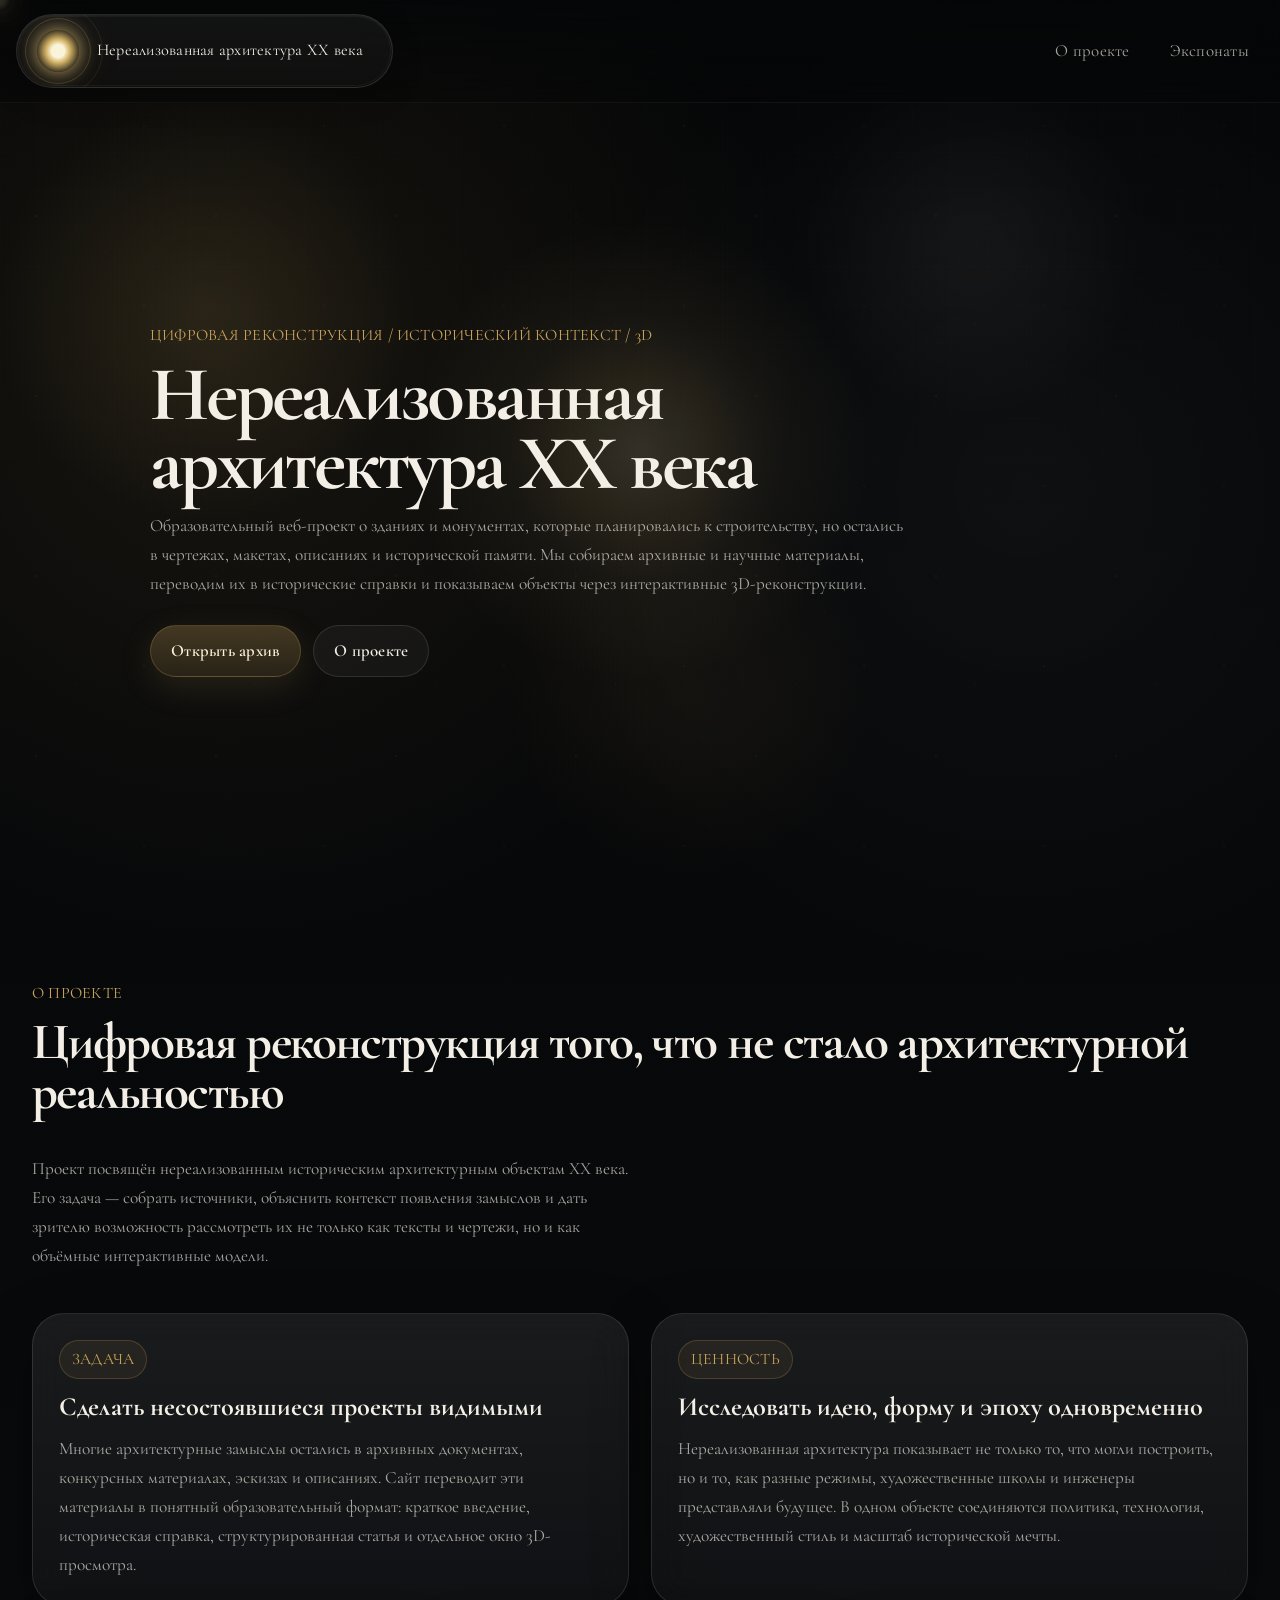
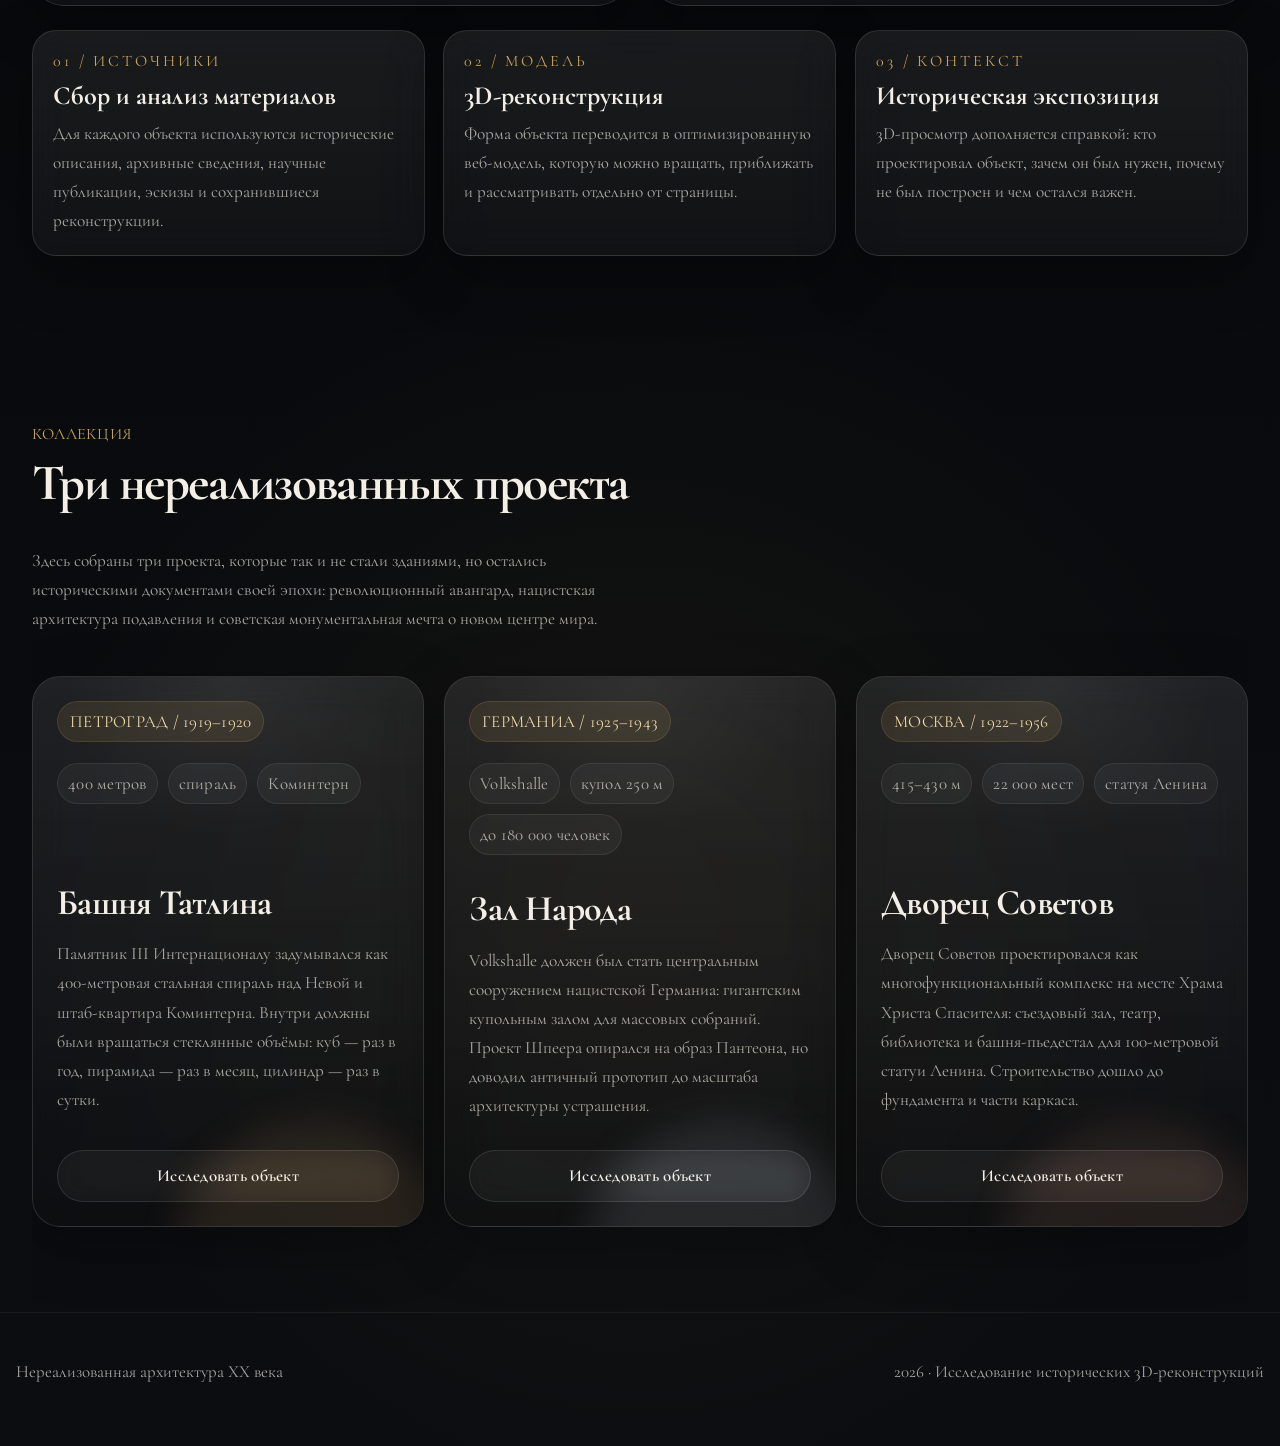
==== commit 1fa7d560: "style: removed 2D models & fixed subpages' text boxes' width" ====
--- a/index.html
+++ b/index.html
@@ -1,15 +1,16 @@
 <!DOCTYPE html>
+
 <html lang="ru">
 <head>
-  <meta charset="UTF-8" />
-  <meta name="viewport" content="width=device-width, initial-scale=1.0" />
-  <title>Нереализованная архитектура XX века</title>
-  <meta name="theme-color" content="#070809" />
-  <link rel="preconnect" href="https://fonts.googleapis.com">
-  <link rel="preconnect" href="https://fonts.gstatic.com" crossorigin>
-  <link href="https://fonts.googleapis.com/css2?family=Cormorant+Garamond:wght@500;600;700&family=Inter:wght@400;500;600;700&display=swap" rel="stylesheet">
-  <link rel="stylesheet" href="assets/css/styles.css" />
-  <style>
+<meta charset="utf-8"/>
+<meta content="width=device-width, initial-scale=1.0" name="viewport"/>
+<title>Нереализованная архитектура XX века</title>
+<meta content="#070809" name="theme-color"/>
+<link href="https://fonts.googleapis.com" rel="preconnect"/>
+<link crossorigin="" href="https://fonts.gstatic.com" rel="preconnect"/>
+<link href="https://fonts.googleapis.com/css2?family=Cormorant+Garamond:wght@500;600;700&amp;family=Inter:wght@400;500;600;700&amp;display=swap" rel="stylesheet"/>
+<link href="assets/css/styles.css" rel="stylesheet">
+<style>
     main a:not(.btn):not(.brand-pill) {
       color: rgba(245, 205, 118, .98);
       text-decoration: underline;
@@ -942,277 +943,316 @@
       }
     }
 
+
+    /* Round 11: fixed main header, no hero/card illustrations, aligned object cards. */
+    html,
+    body {
+      max-width: 100% !important;
+      overflow-x: hidden !important;
+    }
+
+    *,
+    *::before,
+    *::after {
+      box-sizing: border-box !important;
+    }
+
+    .topbar {
+      position: sticky !important;
+      top: 0 !important;
+      z-index: 1000 !important;
+    }
+
+    .brand-title {
+      font-size: clamp(1.02rem, 1.06vw, 1.14rem) !important;
+      line-height: 1.08 !important;
+    }
+
+    .page-index .container {
+      width: min(calc(100vw - clamp(28px, 5vw, 76px)), 1260px) !important;
+      max-width: 1260px !important;
+      min-width: 0 !important;
+      margin-inline: auto !important;
+    }
+
+    .page-index .hero-grid {
+      grid-template-columns: minmax(0, 1fr) !important;
+      justify-items: center !important;
+      align-items: start !important;
+      gap: 0 !important;
+    }
+
+    .page-index .hero-grid > div:first-child {
+      width: min(100%, 980px) !important;
+      max-width: 980px !important;
+      justify-self: center !important;
+    }
+
+    .page-index .hero-card-wrap,
+    .page-index .hero-card,
+    .page-index .hero-card__preview,
+    .page-index .hero-triptych-preview,
+    .page-index .hero-triptych-svg,
+    .page-index .archive-preview,
+    .page-index .archive-core {
+      display: none !important;
+    }
+
+    .objects-grid {
+      align-items: stretch !important;
+    }
+
+    .object-card {
+      display: grid !important;
+      grid-template-columns: minmax(0, 1fr) !important;
+      grid-template-rows: auto minmax(86px, auto) auto 1fr auto !important;
+      grid-template-areas:
+        "top"
+        "meta"
+        "title"
+        "body"
+        "button" !important;
+      height: 100% !important;
+      gap: clamp(14px, 1.4vw, 20px) !important;
+      overflow: hidden !important;
+    }
+
+    .object-card .card-wire {
+      display: none !important;
+    }
+
+    .object-card .card-top {
+      grid-area: top !important;
+      width: 100% !important;
+      min-height: 44px !important;
+      display: flex !important;
+      align-items: flex-start !important;
+      position: relative !important;
+      z-index: 2 !important;
+    }
+
+    .object-card .card-meta {
+      grid-area: meta !important;
+      width: 100% !important;
+      min-height: 86px !important;
+      display: flex !important;
+      flex-wrap: wrap !important;
+      align-content: flex-start !important;
+      align-items: flex-start !important;
+      gap: 10px !important;
+      position: relative !important;
+      z-index: 2 !important;
+    }
+
+    .object-card h3 {
+      grid-area: title !important;
+      width: 100% !important;
+      margin: 0 !important;
+      position: relative !important;
+      z-index: 2 !important;
+    }
+
+    .object-card p {
+      grid-area: body !important;
+      width: 100% !important;
+      margin: 0 !important;
+      position: relative !important;
+      z-index: 2 !important;
+    }
+
+    .object-card > .btn {
+      grid-area: button !important;
+      width: 100% !important;
+      margin-top: clamp(10px, 1vw, 16px) !important;
+      position: relative !important;
+      z-index: 2 !important;
+    }
+
+    @media (max-width: 720px) {
+      .page-index .container {
+        width: min(calc(100vw - 24px), 100%) !important;
+      }
+
+      .object-card {
+        grid-template-rows: auto auto auto 1fr auto !important;
+      }
+
+      .object-card .card-meta {
+        min-height: 0 !important;
+      }
+
+      .brand-title {
+        font-size: clamp(.92rem, 3.2vw, 1.05rem) !important;
+      }
+    }
+
   </style>
-</head>
+</link></head>
 <body class="page-index">
-  <div class="noise"></div>
-  <div class="lamp" id="lamp"></div>
-
-  <header class="topbar">
-    <div class="topbar-inner">
-      <a class="brand-pill" href="#home" aria-label="Вернуться в начало главной страницы">
-        <span class="brand-orb"></span>
-        <span class="brand-text">
-          <p class="brand-title">Нереализованная архитектура XX века</p>
-        </span>
-      </a>
-      <nav class="nav" aria-label="Навигация по главной странице">
-        <a href="#archive">О проекте</a>
-        <a href="#objects">Экспонаты</a>
-      </nav>
-    </div>
-  </header>
-
-  <main>
-    <section class="route" id="home">
-      <section class="hero">
-        <div class="hero-bg"></div>
-        <div class="container hero-grid">
-          <div data-reveal="">
-            <p class="eyebrow">Цифровая реконструкция / исторический контекст / 3D</p>
-            <h1>Нереализованная архитектура XX века</h1>
-            <p class="lead">
+<div class="noise"></div>
+<div class="lamp" id="lamp"></div>
+<header class="topbar">
+<div class="topbar-inner">
+<a aria-label="Вернуться в начало главной страницы" class="brand-pill" href="#home">
+<span class="brand-orb"></span>
+<span class="brand-text">
+<p class="brand-title">Нереализованная архитектура XX века</p>
+</span>
+</a>
+<nav aria-label="Навигация по главной странице" class="nav">
+<a href="#archive">О проекте</a>
+<a href="#objects">Экспонаты</a>
+</nav>
+</div>
+</header>
+<main>
+<section class="route" id="home">
+<section class="hero">
+<div class="hero-bg"></div>
+<div class="container hero-grid">
+<div data-reveal="">
+<p class="eyebrow">Цифровая реконструкция / исторический контекст / 3D</p>
+<h1>Нереализованная архитектура XX века</h1>
+<p class="lead">
               Образовательный веб-проект о зданиях и монументах, которые планировались к строительству, но остались в чертежах,
               макетах, описаниях и исторической памяти. Мы собираем архивные и научные материалы, переводим их в исторические справки
               и показываем объекты через интерактивные 3D-реконструкции.
             </p>
-            <div class="hero-actions">
-              <a class="btn primary" href="#objects">Открыть архив</a>
-              <a class="btn" href="#archive">О проекте</a>
-            </div>
-          </div>
-
-          <div class="hero-card-wrap" data-reveal="">
-            <div class="orbit-shell"></div>
-            <div class="hero-card glass" id="heroCard">
-              <div class="hero-card__top">
-                <span class="tag">Исследовательский архив</span>
-                <span style="color:var(--muted); font-size:.9rem;">3 объекта · источники · 3D-реконструкция</span>
-              </div>
-              <div class="hero-card__preview hero-triptych-preview">
-                <svg aria-hidden="true" class="hero-triptych-svg" fill="none" viewBox="0 0 720 270" preserveAspectRatio="xMidYMid meet" xmlns="http://www.w3.org/2000/svg">
-                  <defs>
-                    <linearGradient id="heroStrokeRound9" x1="80" x2="640" y1="40" y2="242" gradientUnits="userSpaceOnUse">
-                      <stop stop-color="rgba(255,255,255,0.92)"></stop>
-                      <stop offset="1" stop-color="rgba(255,255,255,0.30)"></stop>
-                    </linearGradient>
-                    <linearGradient id="heroDimRound9" x1="70" x2="650" y1="50" y2="250" gradientUnits="userSpaceOnUse">
-                      <stop stop-color="rgba(255,255,255,0.52)"></stop>
-                      <stop offset="1" stop-color="rgba(255,255,255,0.16)"></stop>
-                    </linearGradient>
-                  </defs>
-
-                  <path d="M70 238H650" stroke="rgba(255,255,255,.18)" stroke-linecap="round" stroke-width="2"></path>
-
-                  <g class="hero-monument hero-monument--tatlin" transform="translate(78 20)">
-                    <path d="M42 220C72 196 94 166 105 126C116 87 132 54 174 25" stroke="url(#heroStrokeRound9)" stroke-linecap="round" stroke-width="4.2"></path>
-                    <path d="M84 228C118 199 144 164 153 120C161 81 175 55 202 43" stroke="rgba(255,255,255,.40)" stroke-linecap="round" stroke-width="3.2"></path>
-                    <path d="M48 218C84 210 115 191 124 165C133 139 98 136 96 112C94 88 124 72 150 82C171 90 194 72 198 42" stroke="rgba(255,255,255,.55)" stroke-linecap="round" stroke-width="2.8"></path>
-                    <path d="M60 218L188 36" stroke="rgba(255,255,255,.18)" stroke-linecap="round" stroke-width="2"></path>
-                    <path d="M56 219H96M68 219V178H104V219M86 178V137L125 158V198M122 111H156V146H122Z" stroke="rgba(255,255,255,.35)" stroke-linejoin="round" stroke-width="2.3"></path>
-                  </g>
-
-                  <g class="hero-monument hero-monument--hall" transform="translate(282 35)">
-                    <path d="M-2 218H192" stroke="rgba(255,255,255,.20)" stroke-linecap="round" stroke-width="2.3"></path>
-                    <path d="M18 184V147C18 78 62 30 96 30C132 30 174 78 174 147V184" stroke="url(#heroStrokeRound9)" stroke-linejoin="round" stroke-width="4.2"></path>
-                    <path d="M43 184V151C43 111 64 81 96 81C128 81 149 111 149 151V184" stroke="rgba(255,255,255,.27)" stroke-width="2.4"></path>
-                    <path d="M0 184H192V218H0Z" stroke="rgba(255,255,255,.42)" stroke-linejoin="round" stroke-width="3"></path>
-                    <path d="M28 184V218M62 184V218M96 184V218M130 184V218M164 184V218" stroke="rgba(255,255,255,.27)" stroke-linecap="round" stroke-width="2.2"></path>
-                    <path d="M90 30V11H103V31" stroke="rgba(255,255,255,.34)" stroke-linejoin="round" stroke-width="2.2"></path>
-                  </g>
-
-                  <g class="hero-monument hero-monument--soviets" transform="translate(534 32)">
-                    <path d="M-34 224H120" stroke="rgba(255,255,255,.20)" stroke-linecap="round" stroke-width="2.3"></path>
-                    <path d="M-20 224V204H112V224M-12 204V178H104V204M2 178V150H92V178M20 150V124H78V150M36 124V100H66V124M47 100V74H55V100" stroke="rgba(255,255,255,.52)" stroke-linejoin="round" stroke-width="3"></path>
-                    <path d="M51 74V28" stroke="url(#heroStrokeRound9)" stroke-linecap="round" stroke-width="3"></path>
-                    <path d="M51 28C59 32 68 28 75 20" stroke="rgba(255,255,255,.43)" stroke-linecap="round" stroke-width="2.5"></path>
-                    <path d="M-14 214H106M-5 191H99M10 164H87M27 137H72M42 112H61" stroke="rgba(255,255,255,.28)" stroke-linecap="round" stroke-width="2"></path>
-                  </g>
-                </svg>
-              </div>
-              <div class="hero-card__meta">
-                <div class="meta">
-                  <strong>Источники</strong>
-                  <span>архивные материалы, научные тексты, проектные описания</span>
-                </div>
-                <div class="meta">
-                  <strong>Реконструкция</strong>
-                  <span>3D-модели, созданные по историческим данным и визуальным аналогам</span>
-                </div>
-                <div class="meta">
-                  <strong>Просмотр</strong>
-                  <span>интерактивная сцена и историческая справка для каждого объекта</span>
-                </div>
-              </div>
-            </div>
-          </div>
-        </div>
-      </section>
-
-      <section class="section" id="archive">
-        <div class="container">
-          <div class="section-heading" data-reveal="">
-            <div>
-              <p class="eyebrow">О проекте</p>
-              <h2>Цифровая реконструкция того, что не стало архитектурной реальностью</h2>
-            </div>
-            <p class="section-copy">
+<div class="hero-actions">
+<a class="btn primary" href="#objects">Открыть архив</a>
+<a class="btn" href="#archive">О проекте</a>
+</div>
+</div>
+
+</div>
+</section>
+<section class="section" id="archive">
+<div class="container">
+<div class="section-heading" data-reveal="">
+<div>
+<p class="eyebrow">О проекте</p>
+<h2>Цифровая реконструкция того, что не стало архитектурной реальностью</h2>
+</div>
+<p class="section-copy">
               Проект посвящён нереализованным историческим архитектурным объектам XX века. Его задача — собрать источники,
               объяснить контекст появления замыслов и дать зрителю возможность рассмотреть их не только как тексты и чертежи,
               но и как объёмные интерактивные модели.
             </p>
-          </div>
-
-          <div class="archive-intro project-overview">
-            <article class="panel glass" data-reveal="">
-              <div class="stamp">Задача</div>
-              <h3>Сделать несостоявшиеся проекты видимыми</h3>
-              <p>
+</div>
+<div class="archive-intro project-overview">
+<article class="panel glass" data-reveal="">
+<div class="stamp">Задача</div>
+<h3>Сделать несостоявшиеся проекты видимыми</h3>
+<p>
                 Многие архитектурные замыслы остались в архивных документах, конкурсных материалах, эскизах и описаниях.
                 Сайт переводит эти материалы в понятный образовательный формат: краткое введение, историческая справка,
                 структурированная статья и отдельное окно 3D-просмотра.
               </p>
-            </article>
-
-            <article class="panel glass" data-reveal="">
-              <div class="stamp">Ценность</div>
-              <h3>Исследовать идею, форму и эпоху одновременно</h3>
-              <p>
+</article>
+<article class="panel glass" data-reveal="">
+<div class="stamp">Ценность</div>
+<h3>Исследовать идею, форму и эпоху одновременно</h3>
+<p>
                 Нереализованная архитектура показывает не только то, что могли построить, но и то, как разные режимы,
                 художественные школы и инженеры представляли будущее. В одном объекте соединяются политика, технология,
                 художественный стиль и масштаб исторической мечты.
               </p>
-            </article>
-          </div>
-
-          <div class="timeline project-steps">
-            <article class="timeline-item glass" data-reveal="">
-              <span>01 / источники</span>
-              <h4>Сбор и анализ материалов</h4>
-              <p>Для каждого объекта используются исторические описания, архивные сведения, научные публикации, эскизы и сохранившиеся реконструкции.</p>
-            </article>
-
-            <article class="timeline-item glass" data-reveal="">
-              <span>02 / модель</span>
-              <h4>3D-реконструкция</h4>
-              <p>Форма объекта переводится в оптимизированную веб-модель, которую можно вращать, приближать и рассматривать отдельно от страницы.</p>
-            </article>
-
-            <article class="timeline-item glass" data-reveal="">
-              <span>03 / контекст</span>
-              <h4>Историческая экспозиция</h4>
-              <p>3D-просмотр дополняется справкой: кто проектировал объект, зачем он был нужен, почему не был построен и чем остался важен.</p>
-            </article>
-          </div>
-        </div>
-      </section>
-
-      <section class="section" id="objects">
-        <div class="container">
-          <div class="section-heading" data-reveal="">
-            <div>
-              <p class="eyebrow">Коллекция</p>
-              <h2>Три нереализованных проекта</h2>
-            </div>
-            <p class="section-copy">
+</article>
+</div>
+<div class="timeline project-steps">
+<article class="timeline-item glass" data-reveal="">
+<span>01 / источники</span>
+<h4>Сбор и анализ материалов</h4>
+<p>Для каждого объекта используются исторические описания, архивные сведения, научные публикации, эскизы и сохранившиеся реконструкции.</p>
+</article>
+<article class="timeline-item glass" data-reveal="">
+<span>02 / модель</span>
+<h4>3D-реконструкция</h4>
+<p>Форма объекта переводится в оптимизированную веб-модель, которую можно вращать, приближать и рассматривать отдельно от страницы.</p>
+</article>
+<article class="timeline-item glass" data-reveal="">
+<span>03 / контекст</span>
+<h4>Историческая экспозиция</h4>
+<p>3D-просмотр дополняется справкой: кто проектировал объект, зачем он был нужен, почему не был построен и чем остался важен.</p>
+</article>
+</div>
+</div>
+</section>
+<section class="section" id="objects">
+<div class="container">
+<div class="section-heading" data-reveal="">
+<div>
+<p class="eyebrow">Коллекция</p>
+<h2>Три нереализованных проекта</h2>
+</div>
+<p class="section-copy">
               Здесь собраны три проекта, которые так и не стали зданиями, но остались историческими документами своей эпохи:
               революционный авангард, нацистская архитектура подавления и советская монументальная мечта о новом центре мира.
             </p>
-          </div>
-
-          <div class="objects-grid">
-            <article class="object-card glass tatlin" data-reveal="">
-              <div class="card-wire">
-                <svg fill="none" viewBox="0 0 100 100" aria-hidden="true">
-                  <path d="M22 88C43 74 58 53 63 29C66 16 76 9 88 7" opacity=".76" stroke="currentColor" stroke-linecap="round" stroke-width="1.35"></path>
-                  <path d="M37 90C59 76 73 55 77 31C80 18 86 14 93 12" opacity=".48" stroke="currentColor" stroke-linecap="round" stroke-width="1.1"></path>
-                  <path d="M24 86C42 81 59 70 63 58C68 43 47 42 45 31C43 20 58 15 70 20C79 24 89 19 92 11" opacity=".62" stroke="currentColor" stroke-linecap="round" stroke-width="1.15"></path>
-                  <path d="M30 85L86 10" opacity=".24" stroke="currentColor" stroke-linecap="round" stroke-width=".95"></path>
-                  <path d="M26 86H51M36 86V70H54V86M45 70V54L61 62V78M57 43H72V57H57Z" opacity=".46" stroke="currentColor" stroke-linejoin="round" stroke-width="1.05"></path>
-                  <circle cx="91" cy="11" opacity=".36" r="5.5" stroke="currentColor" stroke-width="1"></circle>
-                </svg>
-              </div>
-              <div class="card-top">
-                <span class="tag">Петроград / 1919–1920</span>
-              </div>
-              <div class="card-meta">
-                <span class="meta-chip">400 метров</span>
-                <span class="meta-chip">спираль</span>
-                <span class="meta-chip">Коминтерн</span>
-              </div>
-              <h3>Башня Татлина</h3>
-              <p>
+</div>
+<div class="objects-grid">
+<article class="object-card glass tatlin" data-reveal="">
+
+<div class="card-top">
+<span class="tag">Петроград / 1919–1920</span>
+</div>
+<div class="card-meta">
+<span class="meta-chip">400 метров</span>
+<span class="meta-chip">спираль</span>
+<span class="meta-chip">Коминтерн</span>
+</div>
+<h3>Башня Татлина</h3>
+<p>
                 Памятник III Интернационалу задумывался как 400-метровая стальная спираль над Невой и штаб-квартира Коминтерна.
                 Внутри должны были вращаться стеклянные объёмы: куб — раз в год, пирамида — раз в месяц, цилиндр — раз в сутки.
               </p>
-              <a class="btn" href="tatlin.html">Исследовать объект</a>
-            </article>
-
-            <article class="object-card glass hall" data-reveal="">
-              <div class="card-wire">
-                <svg fill="none" viewBox="0 0 100 100" aria-hidden="true">
-                  <path d="M10 79H93" opacity=".56" stroke="currentColor" stroke-linecap="round" stroke-width="1.15"></path>
-                  <path d="M24 69V52C24 31 39 18 56 18C74 18 87 31 87 52V69" opacity=".78" stroke="currentColor" stroke-linejoin="round" stroke-width="1.35"></path>
-                  <path d="M35 69V54C35 41 43 33 56 33C69 33 76 41 76 54V69" opacity=".34" stroke="currentColor" stroke-width="1"></path>
-                  <path d="M14 69H94V83H14Z" opacity=".58" stroke="currentColor" stroke-linejoin="round" stroke-width="1.15"></path>
-                  <path d="M26 69V83M40 69V83M54 69V83M68 69V83M82 69V83" opacity=".42" stroke="currentColor" stroke-linecap="round" stroke-width=".95"></path>
-                  <path d="M52 18V8H62V19" opacity=".42" stroke="currentColor" stroke-linejoin="round" stroke-width="1"></path>
-                </svg>
-              </div>
-              <div class="card-top">
-                <span class="tag">Германиа / 1925–1943</span>
-              </div>
-              <div class="card-meta">
-                <span class="meta-chip">Volkshalle</span>
-                <span class="meta-chip">купол 250 м</span>
-                <span class="meta-chip">до 180 000 человек</span>
-              </div>
-              <h3>Зал Народа</h3>
-              <p>
+<a class="btn" href="tatlin.html">Исследовать объект</a>
+</article>
+<article class="object-card glass hall" data-reveal="">
+
+<div class="card-top">
+<span class="tag">Германиа / 1925–1943</span>
+</div>
+<div class="card-meta">
+<span class="meta-chip">Volkshalle</span>
+<span class="meta-chip">купол 250 м</span>
+<span class="meta-chip">до 180 000 человек</span>
+</div>
+<h3>Зал Народа</h3>
+<p>
                 Volkshalle должен был стать центральным сооружением нацистской Германиа: гигантским купольным залом для массовых собраний.
                 Проект Шпеера опирался на образ Пантеона, но доводил античный прототип до масштаба архитектуры устрашения.
               </p>
-              <a class="btn" href="hall.html">Исследовать объект</a>
-            </article>
-
-            <article class="object-card glass soviets" data-reveal="">
-              <div class="card-wire">
-                <svg fill="none" viewBox="0 0 100 100" aria-hidden="true">
-                  <path d="M5 88H95" opacity=".46" stroke="currentColor" stroke-linecap="round" stroke-width="1.1"></path>
-                  <path d="M8 88V80H92V88M13 80V67H87V80M22 67V54H78V67M34 54V42H68V54M45 42V31H58V42M50 31V18H54V31" opacity=".76" stroke="currentColor" stroke-linejoin="round" stroke-width="1.25"></path>
-                  <path d="M52 18V7" opacity=".66" stroke="currentColor" stroke-linecap="round" stroke-width="1.1"></path>
-                  <path d="M52 7C56 10 61 8 65 4" opacity=".48" stroke="currentColor" stroke-linecap="round" stroke-width="1"></path>
-                  <path d="M11 84H89M17 74H83M26 61H74M38 48H64M47 36H56" opacity=".32" stroke="currentColor" stroke-linecap="round" stroke-width=".95"></path>
-                  <path d="M8 88C19 83 81 83 92 88" opacity=".22" stroke="currentColor" stroke-linecap="round" stroke-width=".95"></path>
-                </svg>
-              </div>
-              <div class="card-top">
-                <span class="tag">Москва / 1922–1956</span>
-              </div>
-              <div class="card-meta">
-                <span class="meta-chip">415–430 м</span>
-                <span class="meta-chip">22 000 мест</span>
-                <span class="meta-chip">статуя Ленина</span>
-              </div>
-              <h3>Дворец Советов</h3>
-              <p>
+<a class="btn" href="hall.html">Исследовать объект</a>
+</article>
+<article class="object-card glass soviets" data-reveal="">
+
+<div class="card-top">
+<span class="tag">Москва / 1922–1956</span>
+</div>
+<div class="card-meta">
+<span class="meta-chip">415–430 м</span>
+<span class="meta-chip">22 000 мест</span>
+<span class="meta-chip">статуя Ленина</span>
+</div>
+<h3>Дворец Советов</h3>
+<p>
                 Дворец Советов проектировался как многофункциональный комплекс на месте Храма Христа Спасителя: съездовый зал,
                 театр, библиотека и башня-пьедестал для 100-метровой статуи Ленина. Строительство дошло до фундамента и части каркаса.
               </p>
-              <a class="btn" href="soviets.html">Исследовать объект</a>
-            </article>
-          </div>
-        </div>
-      </section>
-    </section>
-  </main>
-
-  <footer class="footer">
-    <div class="footer-inner">
-      <p>Нереализованная архитектура XX века</p>
-      <p>2026 · Исследование исторических 3D-реконструкций</p>
-    </div>
-  </footer>
-  <script src="assets/js/main.js" defer></script>
+<a class="btn" href="soviets.html">Исследовать объект</a>
+</article>
+</div>
+</div>
+</section>
+</section>
+</main>
+<footer class="footer">
+<div class="footer-inner">
+<p>Нереализованная архитектура XX века</p>
+<p>2026 · Исследование исторических 3D-реконструкций</p>
+</div>
+</footer>
+<script defer="" src="assets/js/main.js"></script>
 </body>
 </html>
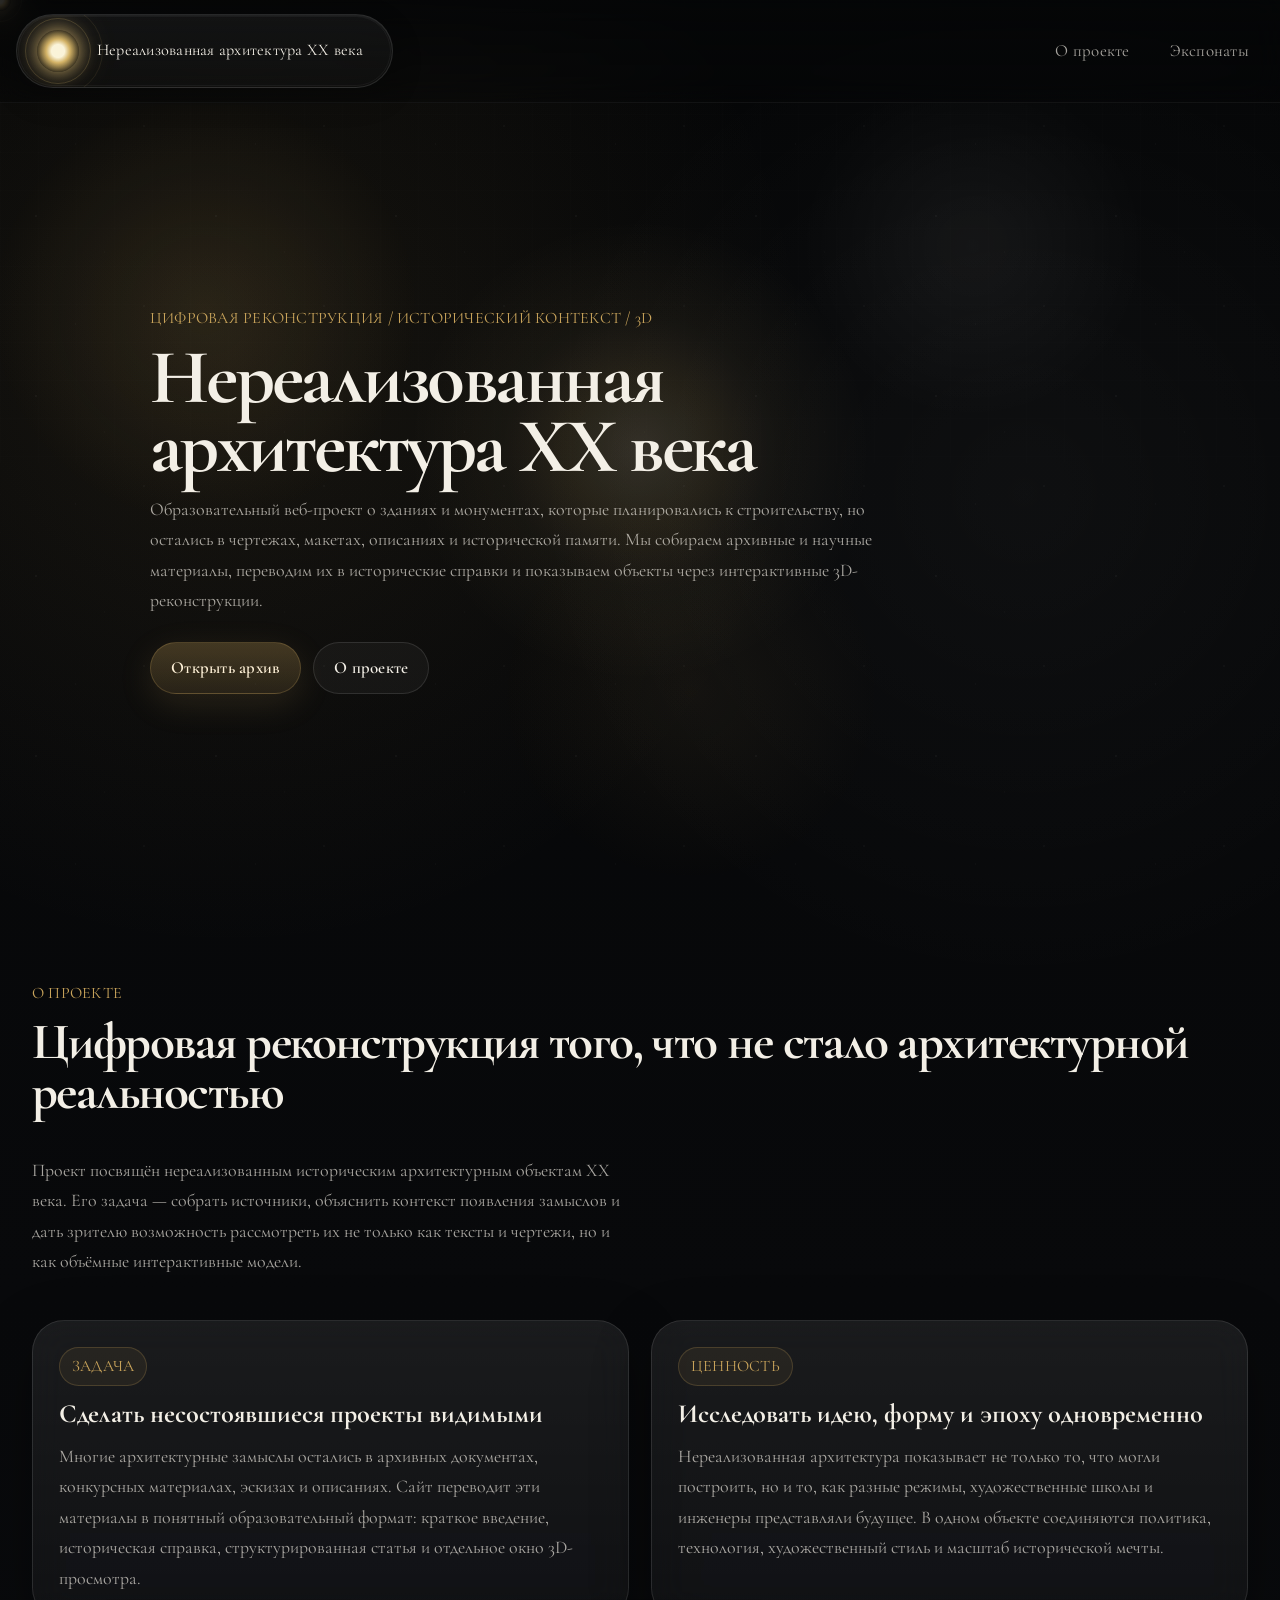
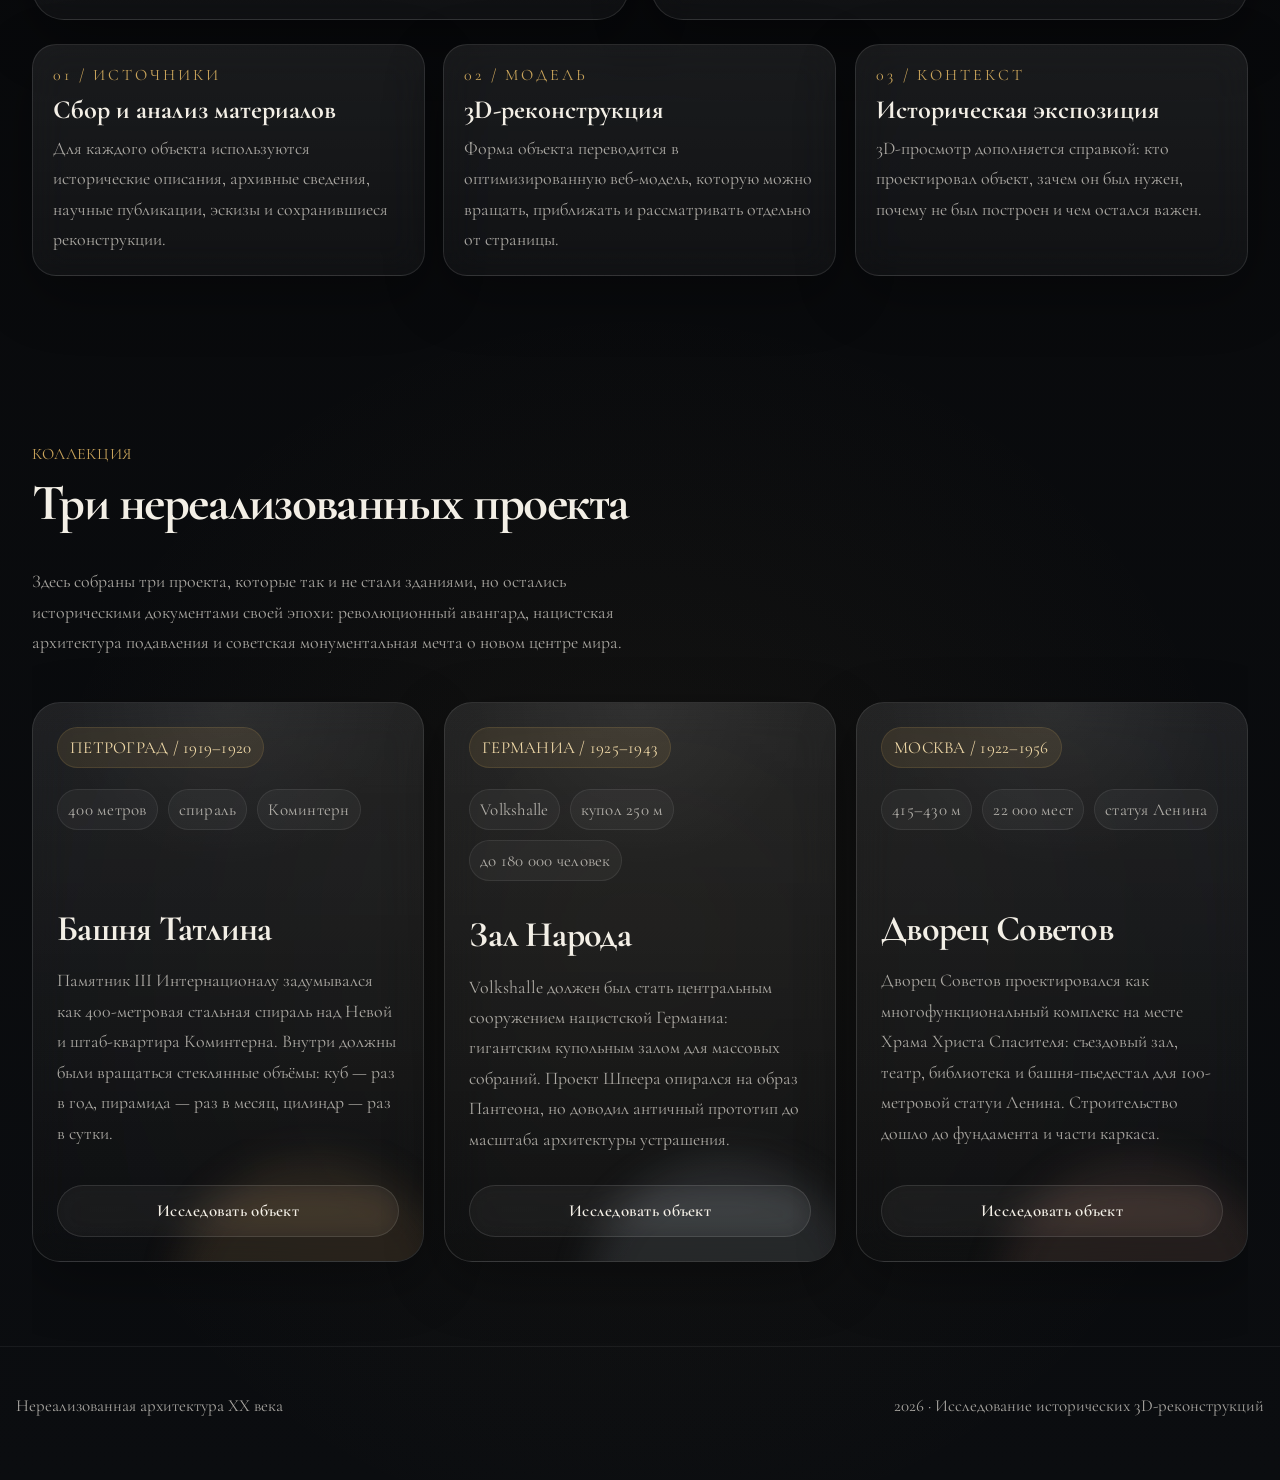
==== commit d445a8eb: "fix: normalized models' sizes" ====
--- a/index.html
+++ b/index.html
@@ -1083,6 +1083,28 @@
 
       .brand-title {
         font-size: clamp(.92rem, 3.2vw, 1.05rem) !important;
+      }
+    }
+
+  
+
+    /* Round 12: slightly increase only primary reading text on the main page. */
+    .lead,
+    .section-copy,
+    .project-overview .panel p,
+    .project-steps .timeline-item p,
+    .object-card p {
+      font-size: clamp(1.12rem, 1.18vw, 1.24rem) !important;
+      line-height: 1.7 !important;
+    }
+
+    @media (max-width: 720px) {
+      .lead,
+      .section-copy,
+      .project-overview .panel p,
+      .project-steps .timeline-item p,
+      .object-card p {
+        font-size: 1.12rem !important;
       }
     }
 
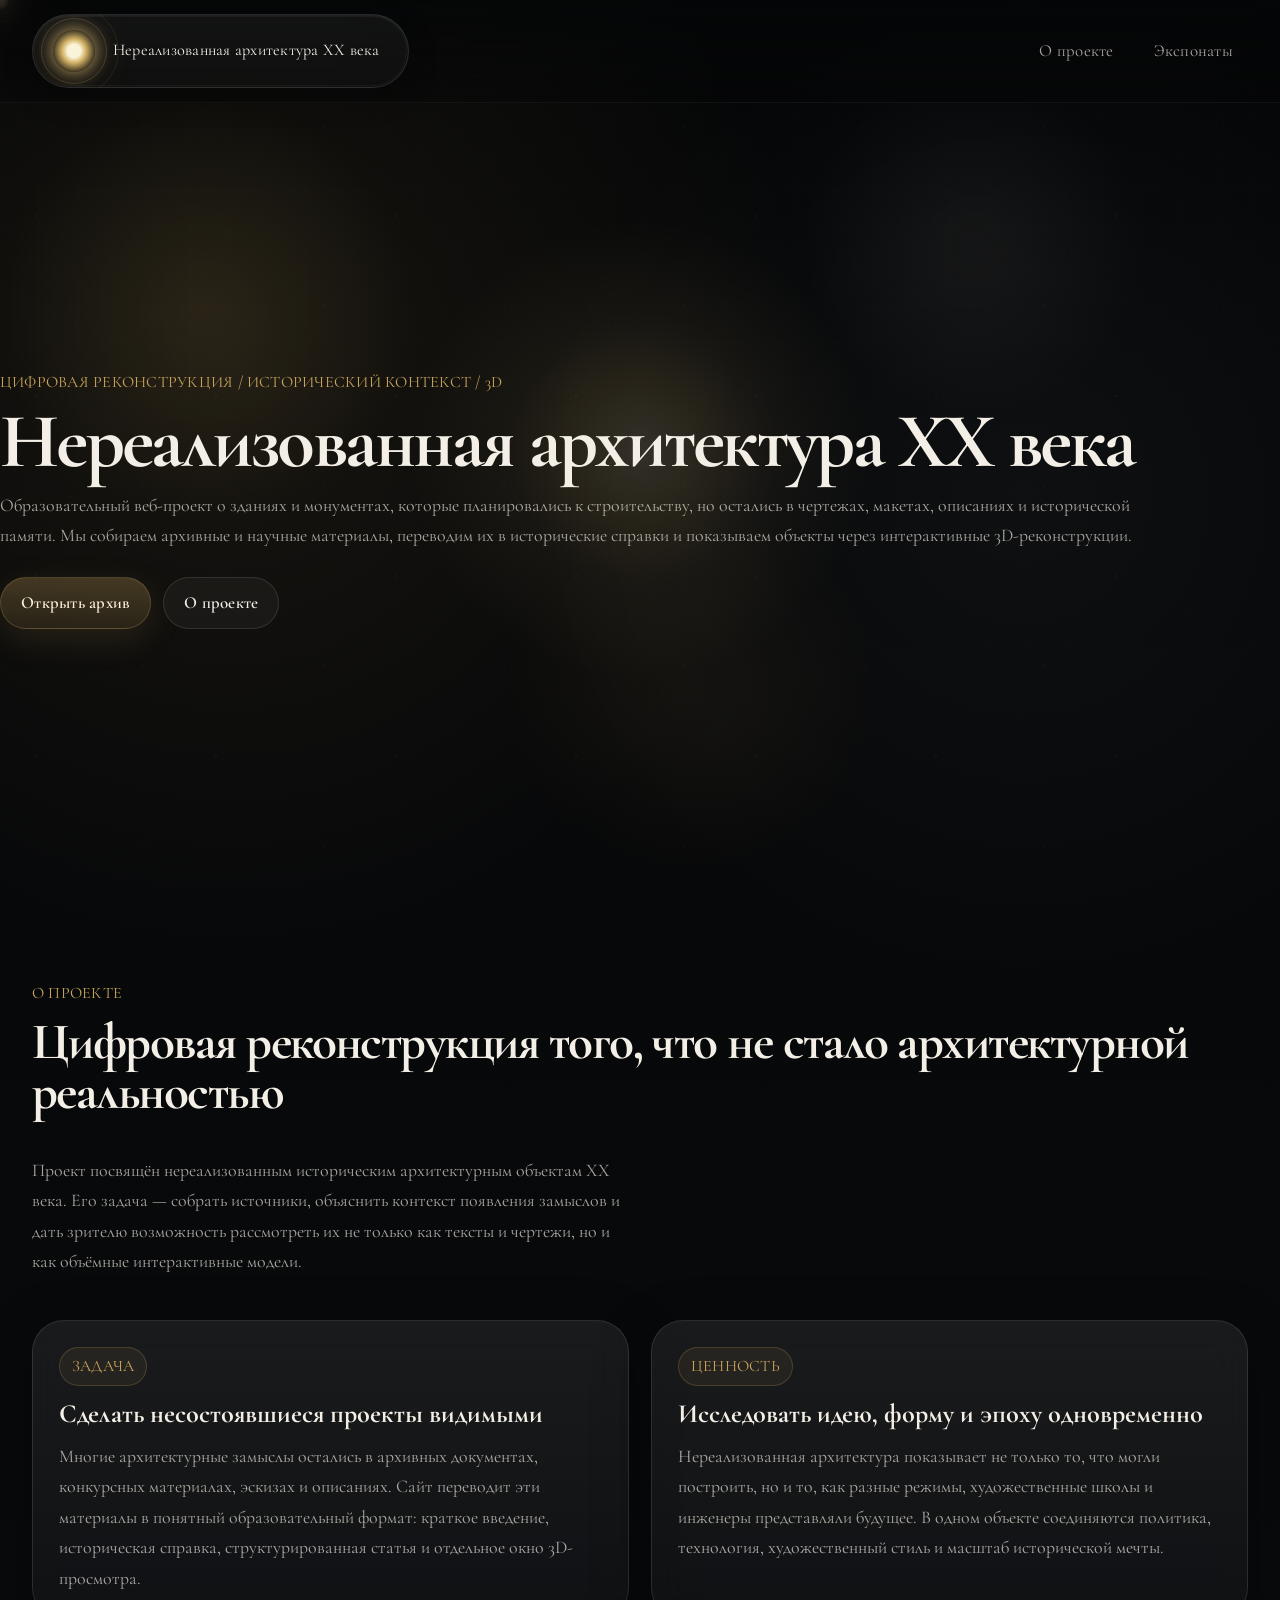
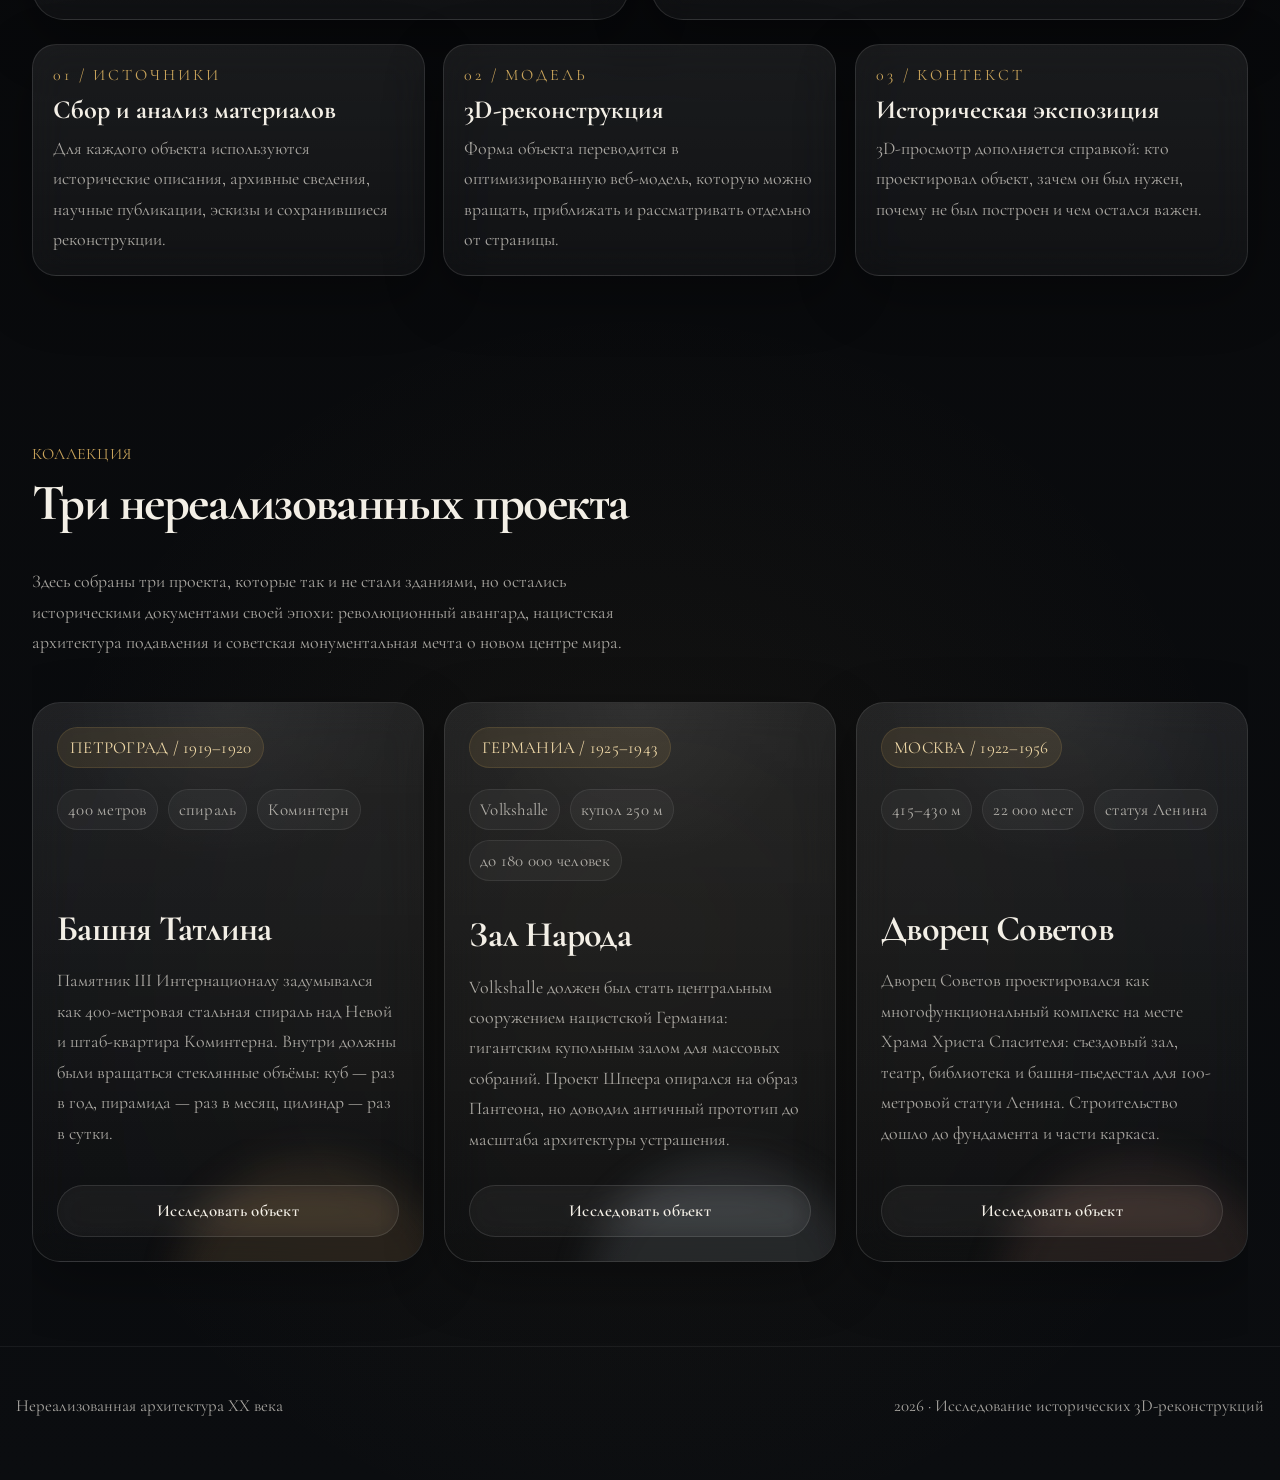
==== commit a3badb52: "style: adjasted title width & height of Tatlin Tower view" ====
--- a/index.html
+++ b/index.html
@@ -1105,6 +1105,62 @@
       .project-steps .timeline-item p,
       .object-card p {
         font-size: 1.12rem !important;
+      }
+    }
+
+  
+
+    /* Round 13: fixed global header and full-width intro text after removing the hero illustration. */
+    html {
+      scroll-padding-top: calc(var(--topbar-height, 86px) + 24px) !important;
+    }
+
+    body {
+      padding-top: var(--topbar-height, 86px) !important;
+    }
+
+    .topbar {
+      position: fixed !important;
+      top: 0 !important;
+      left: 0 !important;
+      right: 0 !important;
+      z-index: 10000 !important;
+      width: 100% !important;
+      transform: none !important;
+    }
+
+    .topbar-inner {
+      width: min(calc(100vw - clamp(24px, 5vw, 76px)), 1260px) !important;
+      max-width: 1260px !important;
+      margin-inline: auto !important;
+    }
+
+    .page-index .hero-grid,
+    .page-index .hero-grid > div:first-child {
+      width: 100% !important;
+      max-width: 100% !important;
+      justify-self: stretch !important;
+    }
+
+    .page-index .hero-grid > div:first-child,
+    .page-index .hero .eyebrow,
+    .page-index .hero h1,
+    .page-index .hero .lead,
+    .page-index .hero-actions {
+      max-width: none !important;
+    }
+
+    .page-index .hero .lead {
+      width: min(100%, 1180px) !important;
+    }
+
+    @media (max-width: 720px) {
+      body {
+        padding-top: var(--topbar-height, 78px) !important;
+      }
+
+      .topbar-inner {
+        width: min(calc(100vw - 20px), 100%) !important;
       }
     }
 
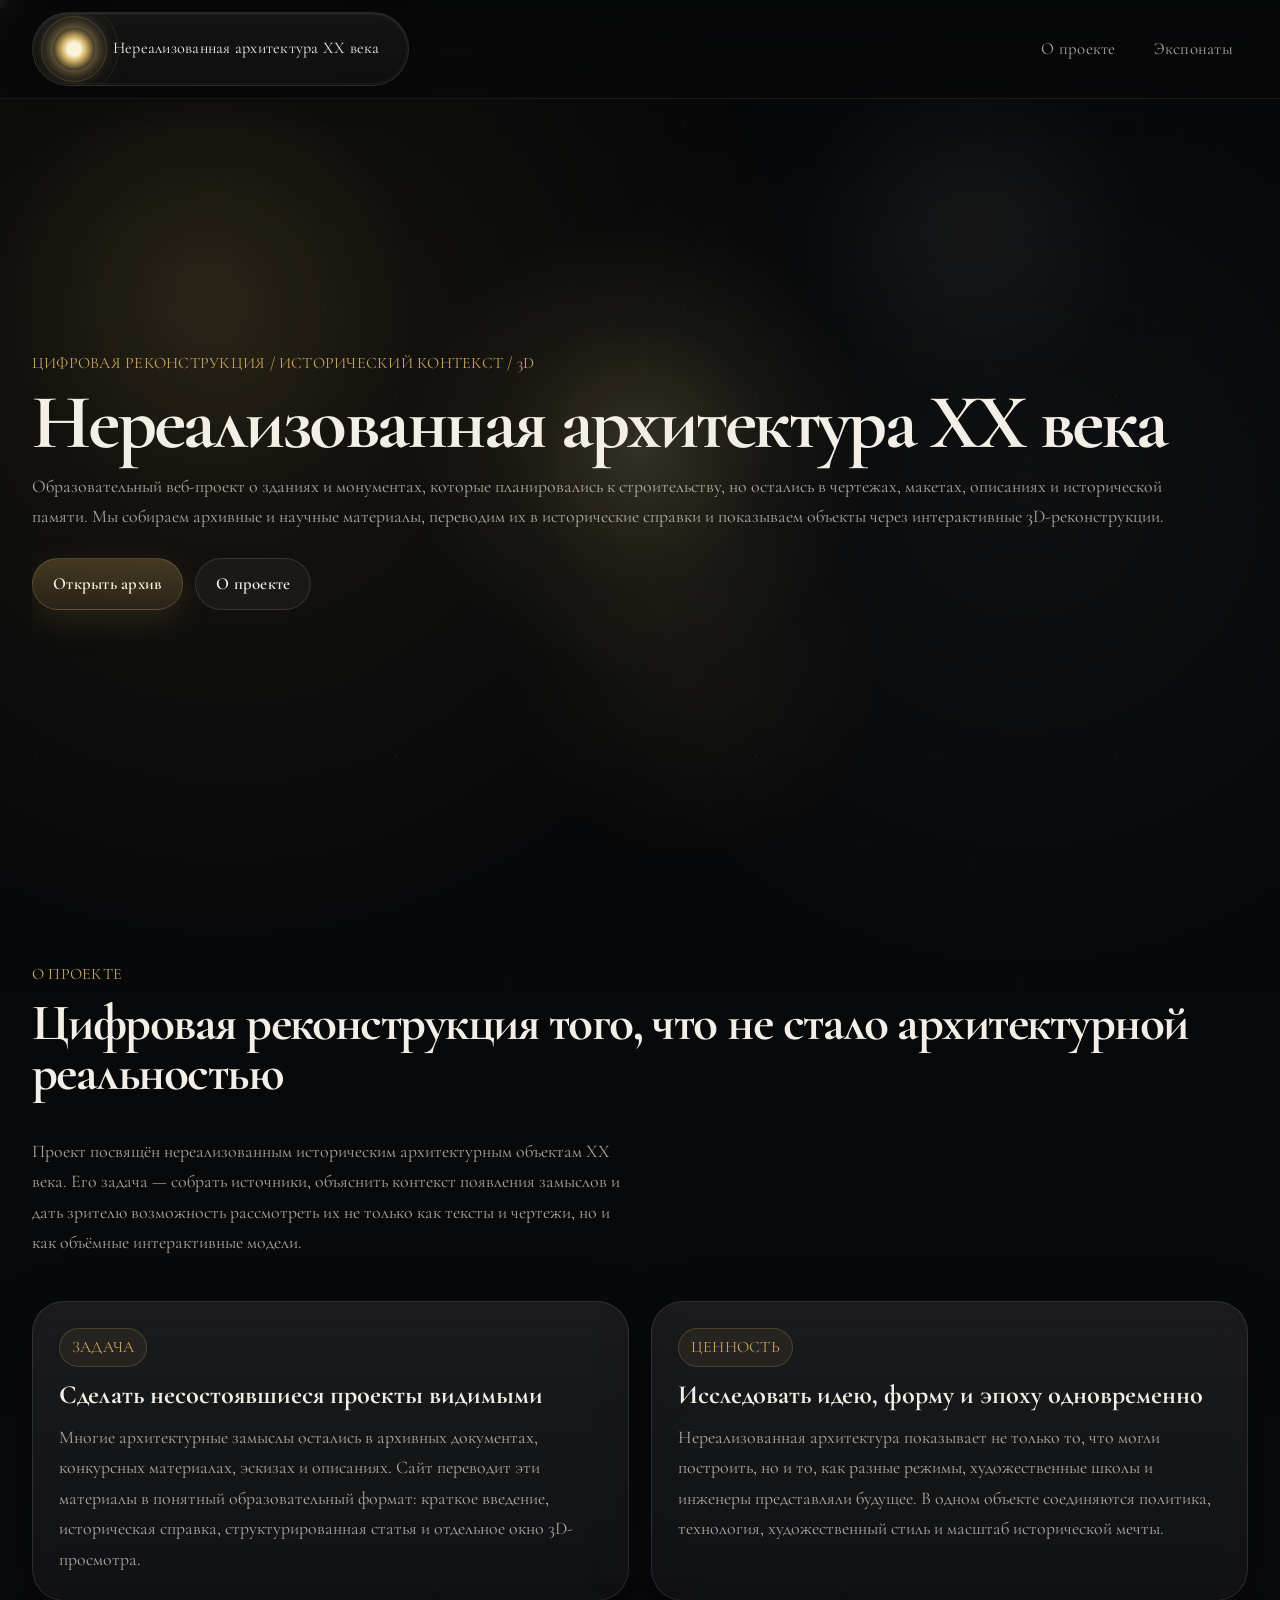
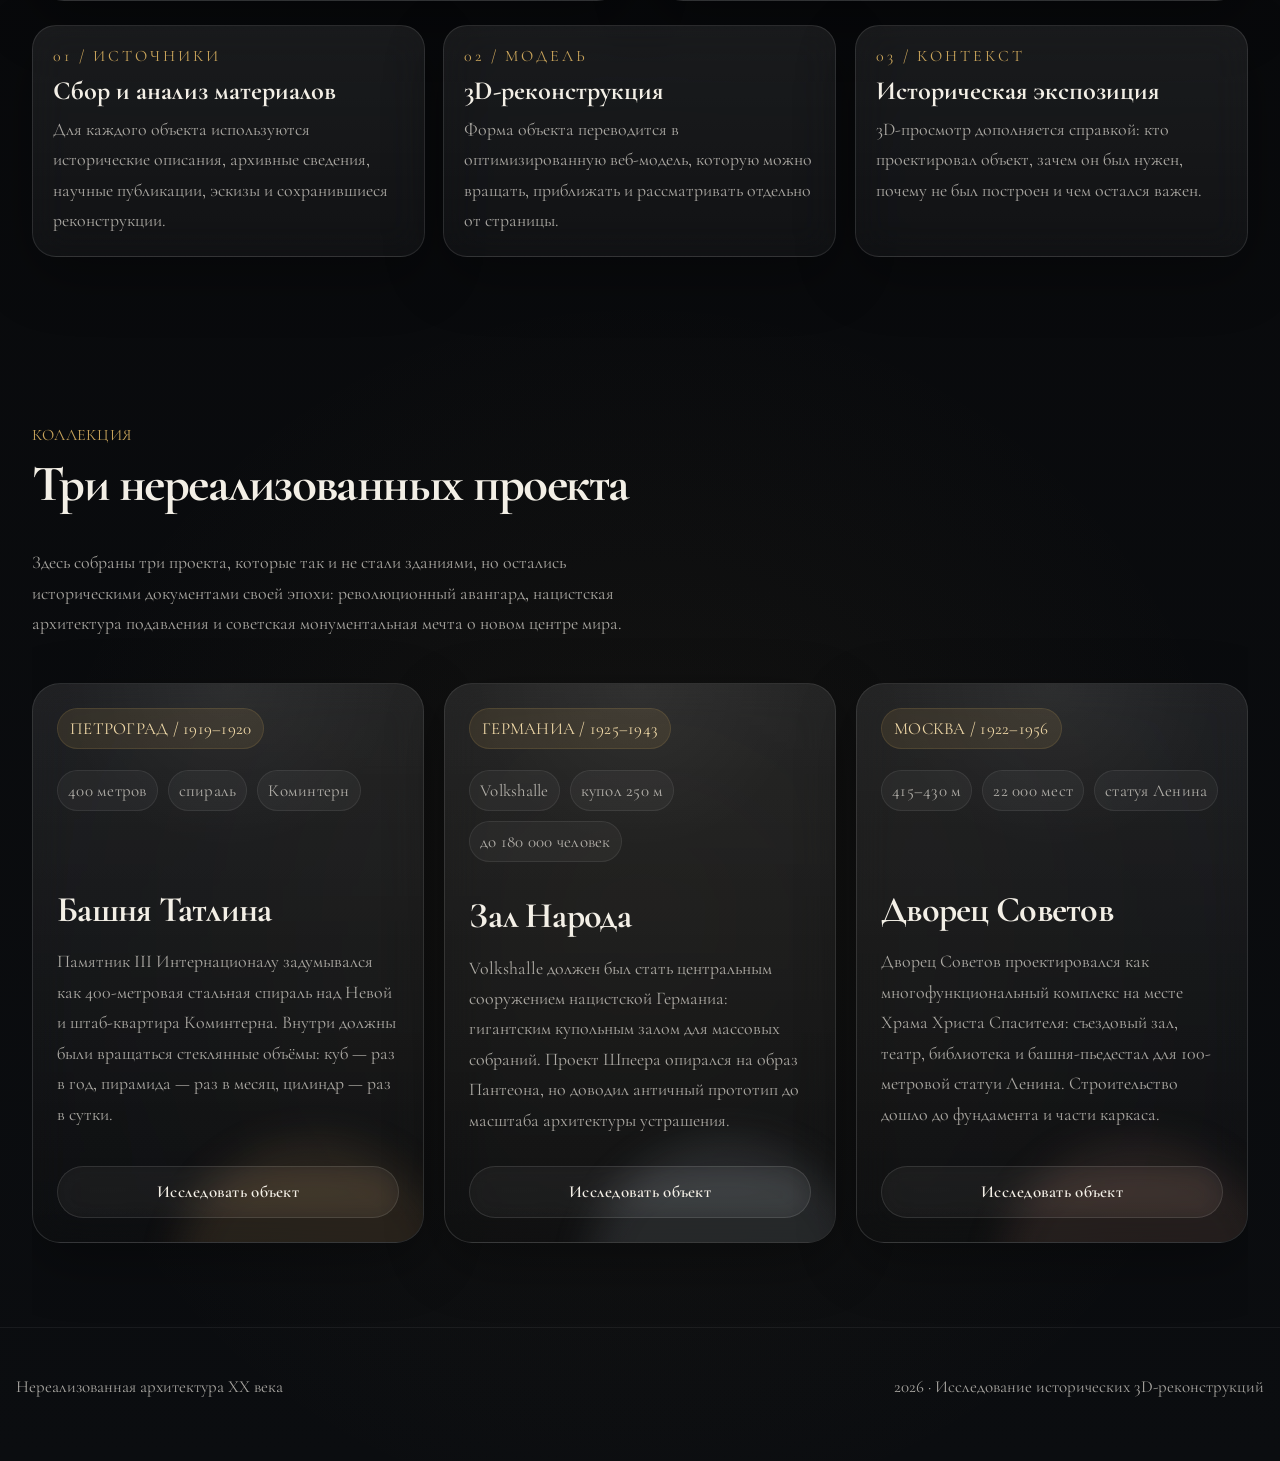
==== commit 2fe4bdbf: "style: centered left edge of title; lowered view of Tatlin Toer & Palace of Soviets" ====
--- a/index.html
+++ b/index.html
@@ -1164,7 +1164,167 @@
       }
     }
 
-  </style>
+  
+
+    /* Round 14: stable fixed header, aligned hero container, stationary cursor sparks support. */
+    :root {
+      --topbar-height: 84px;
+    }
+
+    html {
+      scroll-padding-top: calc(var(--topbar-height) + 24px) !important;
+    }
+
+    body {
+      padding-top: var(--topbar-height) !important;
+    }
+
+    .topbar {
+      position: fixed !important;
+      top: 0 !important;
+      left: 0 !important;
+      right: 0 !important;
+      z-index: 100000 !important;
+      display: block !important;
+      width: 100% !important;
+      min-height: var(--topbar-height) !important;
+      padding: 12px 0 !important;
+      visibility: visible !important;
+      opacity: 1 !important;
+      transform: none !important;
+      background: linear-gradient(180deg, rgba(7, 8, 9, .92), rgba(7, 8, 9, .70)) !important;
+      border-bottom: 1px solid rgba(255, 255, 255, .08) !important;
+      backdrop-filter: blur(18px) saturate(140%) !important;
+      -webkit-backdrop-filter: blur(18px) saturate(140%) !important;
+    }
+
+    .topbar-inner {
+      width: min(calc(100vw - clamp(28px, 5vw, 76px)), 1260px) !important;
+      max-width: 1260px !important;
+      margin-inline: auto !important;
+      display: flex !important;
+      align-items: center !important;
+      justify-content: space-between !important;
+      gap: 14px !important;
+      min-width: 0 !important;
+    }
+
+    .brand-pill,
+    .nav a {
+      visibility: visible !important;
+      opacity: 1 !important;
+    }
+
+    .brand-pill {
+      min-width: 0 !important;
+      flex: 0 1 auto !important;
+    }
+
+    .brand-title {
+      font-size: clamp(1.02rem, 1.06vw, 1.14rem) !important;
+      line-height: 1.08 !important;
+      white-space: normal !important;
+    }
+
+    .nav {
+      display: flex !important;
+      align-items: center !important;
+      justify-content: flex-end !important;
+      flex-wrap: wrap !important;
+      gap: 8px !important;
+      min-width: 0 !important;
+    }
+
+    .nav a {
+      white-space: nowrap !important;
+    }
+
+    .spark {
+      position: fixed !important;
+      transform: translate(-50%, -50%) !important;
+      animation: none !important;
+      pointer-events: none !important;
+      will-change: opacity, filter !important;
+    }
+
+    @media (max-width: 680px) {
+      :root { --topbar-height: 108px; }
+
+      .topbar {
+        padding: 10px 0 !important;
+      }
+
+      .topbar-inner {
+        width: min(calc(100vw - 20px), 100%) !important;
+        max-width: calc(100vw - 20px) !important;
+        flex-direction: column !important;
+        align-items: stretch !important;
+        gap: 8px !important;
+      }
+
+      .brand-pill {
+        width: 100% !important;
+        justify-content: center !important;
+      }
+
+      .brand-title {
+        max-width: none !important;
+        text-align: center !important;
+        font-size: clamp(.95rem, 3.2vw, 1.08rem) !important;
+      }
+
+      .nav {
+        width: 100% !important;
+        display: grid !important;
+        grid-template-columns: repeat(2, minmax(0, 1fr)) !important;
+        gap: 8px !important;
+      }
+
+      .nav a {
+        justify-content: center !important;
+        text-align: center !important;
+      }
+    }
+
+
+    /* Round 14: keep the intro aligned with the rest of the page while using the full content column. */
+    .page-index .container,
+    .page-index .container.hero-grid {
+      width: min(calc(100vw - clamp(28px, 5vw, 76px)), 1260px) !important;
+      max-width: 1260px !important;
+      margin-inline: auto !important;
+    }
+
+    .page-index .hero-grid {
+      grid-template-columns: minmax(0, 1fr) !important;
+      justify-items: stretch !important;
+      align-items: start !important;
+      gap: 0 !important;
+    }
+
+    .page-index .hero-grid > div:first-child {
+      width: 100% !important;
+      max-width: 100% !important;
+      justify-self: stretch !important;
+    }
+
+    .page-index .hero .eyebrow,
+    .page-index .hero h1,
+    .page-index .hero .lead,
+    .page-index .hero-actions {
+      max-width: min(100%, 1180px) !important;
+      margin-left: 0 !important;
+      margin-right: auto !important;
+    }
+
+    @media (max-width: 720px) {
+      .page-index .container,
+      .page-index .container.hero-grid {
+        width: min(calc(100vw - 24px), 100%) !important;
+        max-width: calc(100vw - 24px) !important;
+      }
+    }
+</style>
 </link></head>
 <body class="page-index">
 <div class="noise"></div>
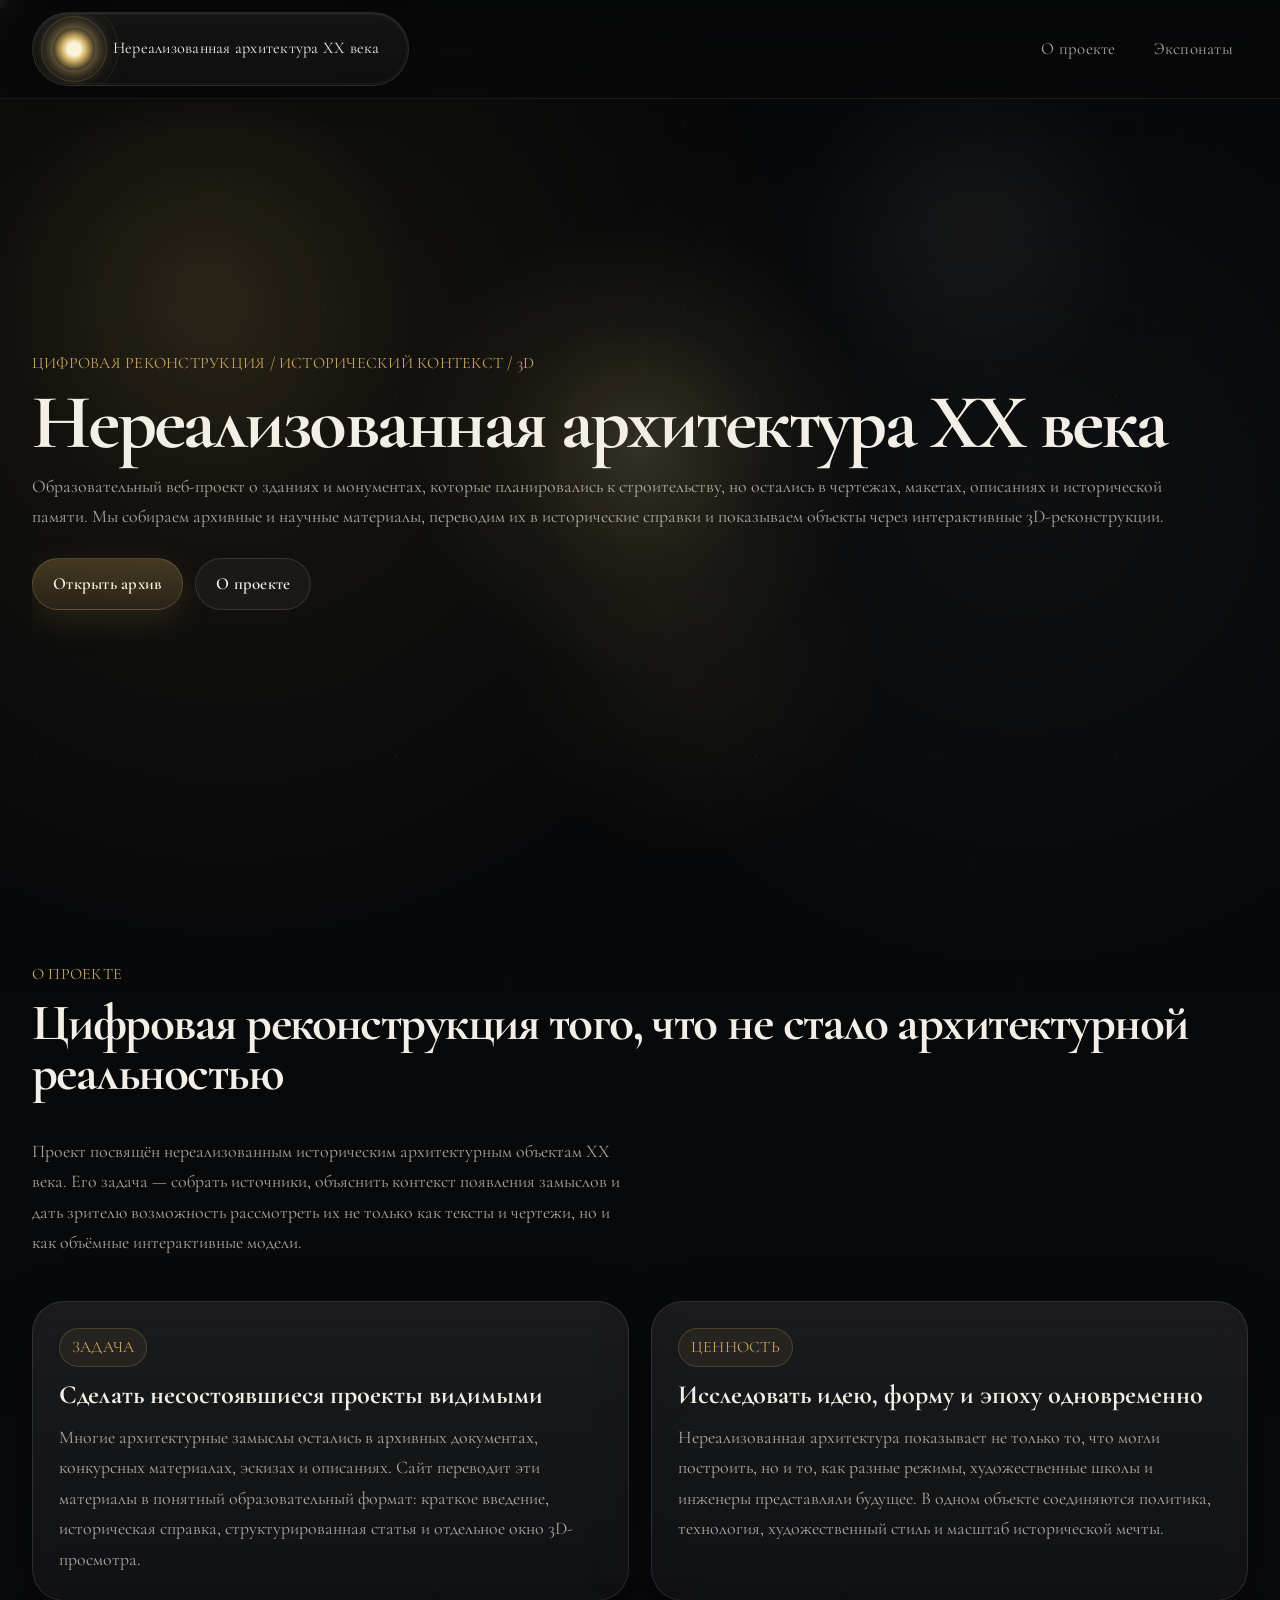
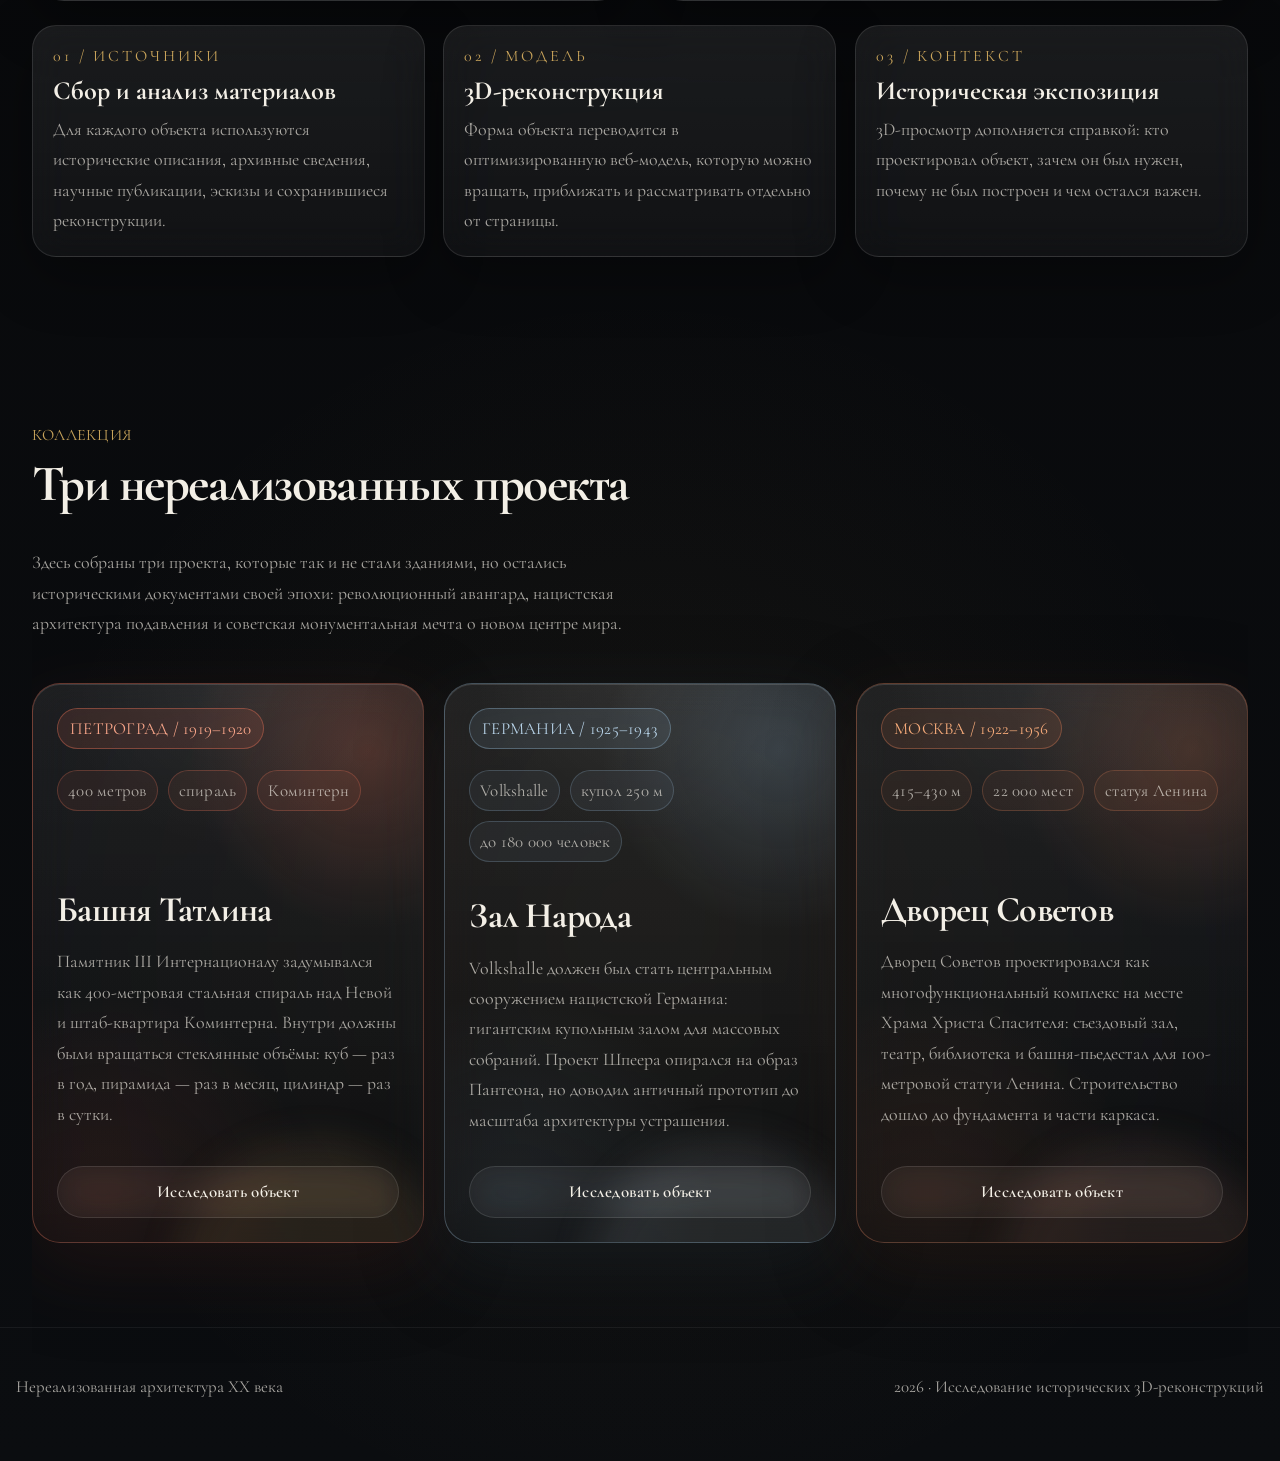
==== commit df40171d: "style: recolored accents on pages; remade 3D view background" ====
--- a/index.html
+++ b/index.html
@@ -1323,6 +1323,56 @@
         width: min(calc(100vw - 24px), 100%) !important;
         max-width: calc(100vw - 24px) !important;
       }
+    }
+
+
+    /* Round 16: main-card highlights use the same accent colors as object pages. */
+    .object-card.tatlin {
+      --card-accent-rgb: 229, 112, 86;
+      --card-accent-soft-rgb: 255, 170, 140;
+    }
+
+    .object-card.hall {
+      --card-accent-rgb: 137, 169, 194;
+      --card-accent-soft-rgb: 188, 216, 238;
+    }
+
+    .object-card.soviets {
+      --card-accent-rgb: 206, 118, 82;
+      --card-accent-soft-rgb: 255, 177, 126;
+    }
+
+    .object-card.glass {
+      border-color: rgba(var(--card-accent-rgb, 245, 205, 118), .34) !important;
+      background:
+        radial-gradient(circle at 86% 12%, rgba(var(--card-accent-rgb, 245, 205, 118), .24), transparent 30%),
+        radial-gradient(circle at 18% 92%, rgba(var(--card-accent-rgb, 245, 205, 118), .14), transparent 34%),
+        linear-gradient(180deg, rgba(255,255,255,.065), rgba(255,255,255,.026)) !important;
+      box-shadow:
+        inset 0 1px 0 rgba(255,255,255,.13),
+        0 24px 72px rgba(var(--card-accent-rgb, 245, 205, 118), .09),
+        0 26px 90px rgba(0,0,0,.28) !important;
+    }
+
+    .object-card .tag {
+      color: rgba(var(--card-accent-soft-rgb, 255, 234, 174), .96) !important;
+      border-color: rgba(var(--card-accent-rgb, 245, 205, 118), .42) !important;
+      background: rgba(var(--card-accent-rgb, 245, 205, 118), .13) !important;
+    }
+
+    .object-card .meta-chip {
+      border-color: rgba(var(--card-accent-rgb, 245, 205, 118), .28) !important;
+      background: rgba(var(--card-accent-rgb, 245, 205, 118), .08) !important;
+    }
+
+    .object-card > .btn:hover,
+    .object-card > .btn:focus-visible {
+      border-color: rgba(var(--card-accent-soft-rgb, 255, 234, 174), .72) !important;
+      background:
+        linear-gradient(135deg, rgba(var(--card-accent-rgb, 245, 205, 118), .28), rgba(255,255,255,.055)) !important;
+      box-shadow:
+        inset 0 1px 0 rgba(255,255,255,.14),
+        0 18px 52px rgba(var(--card-accent-rgb, 245, 205, 118), .16) !important;
     }
 </style>
 </link></head>
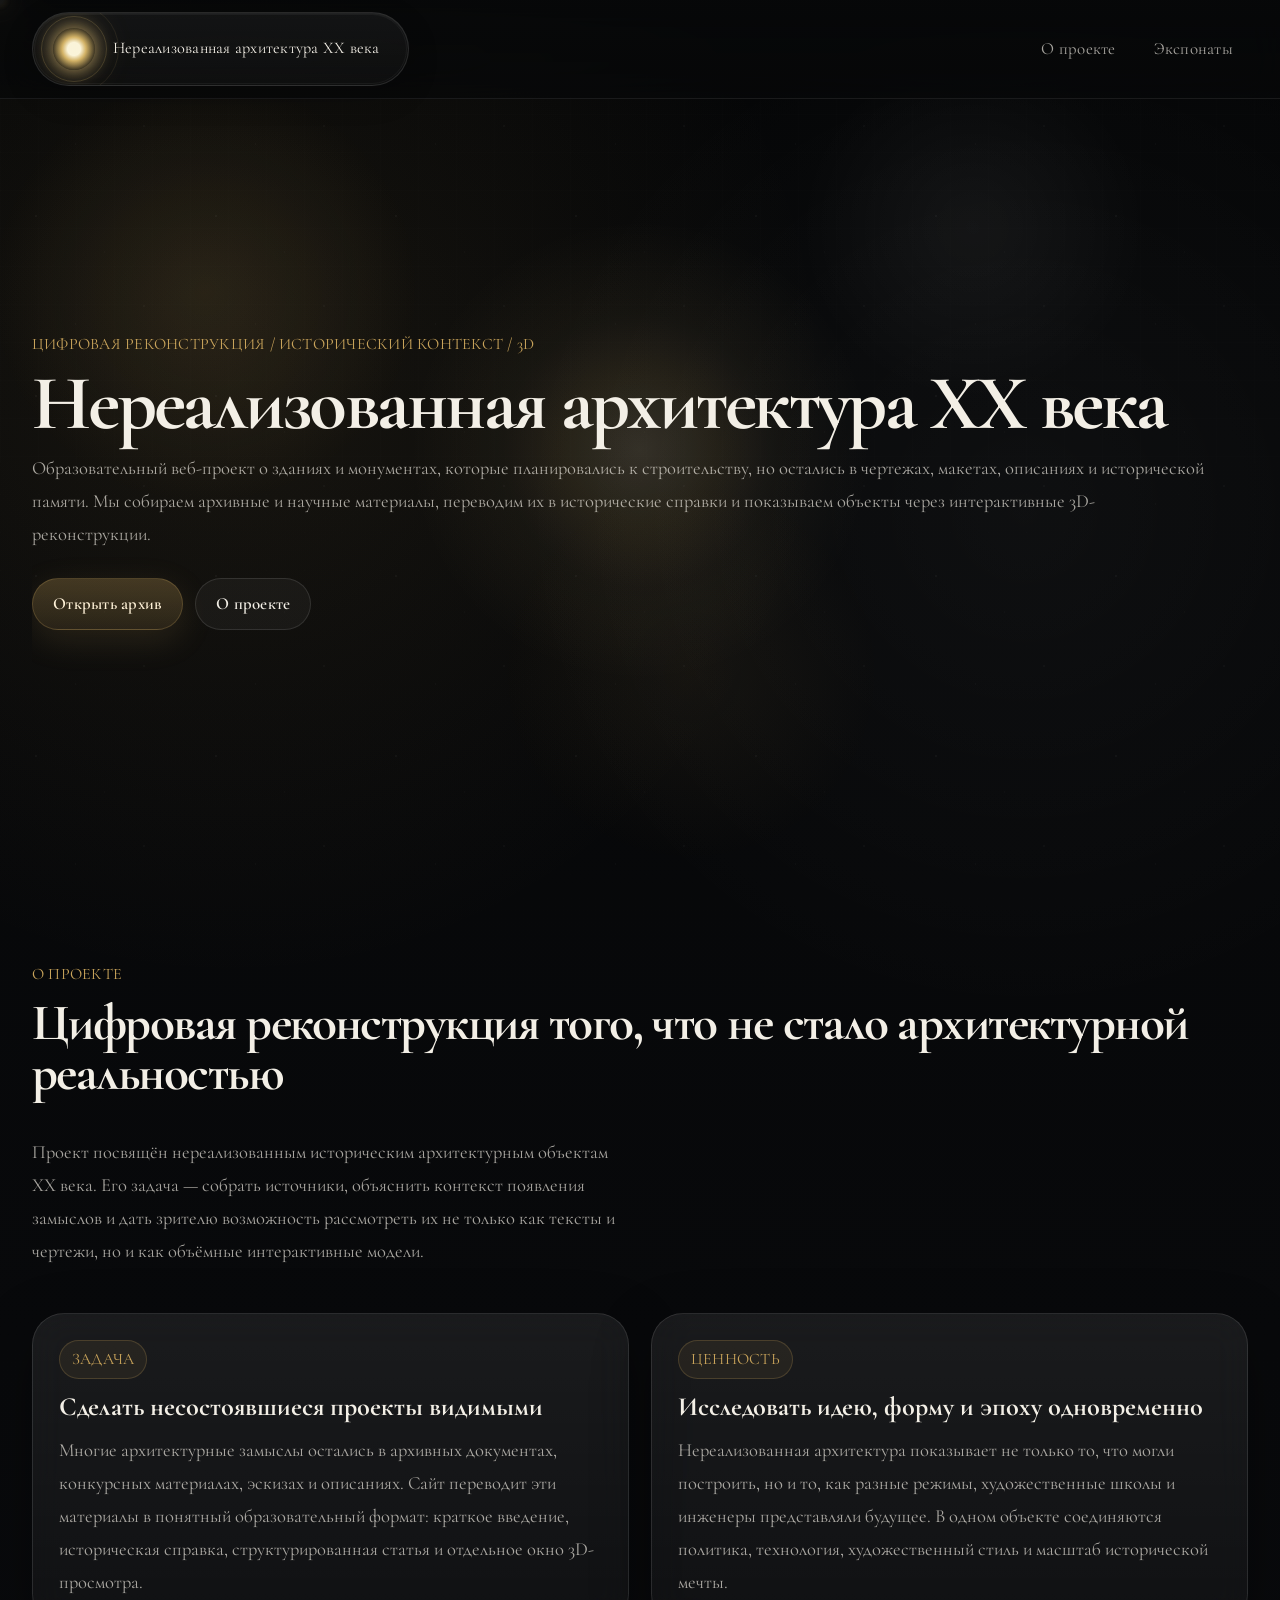
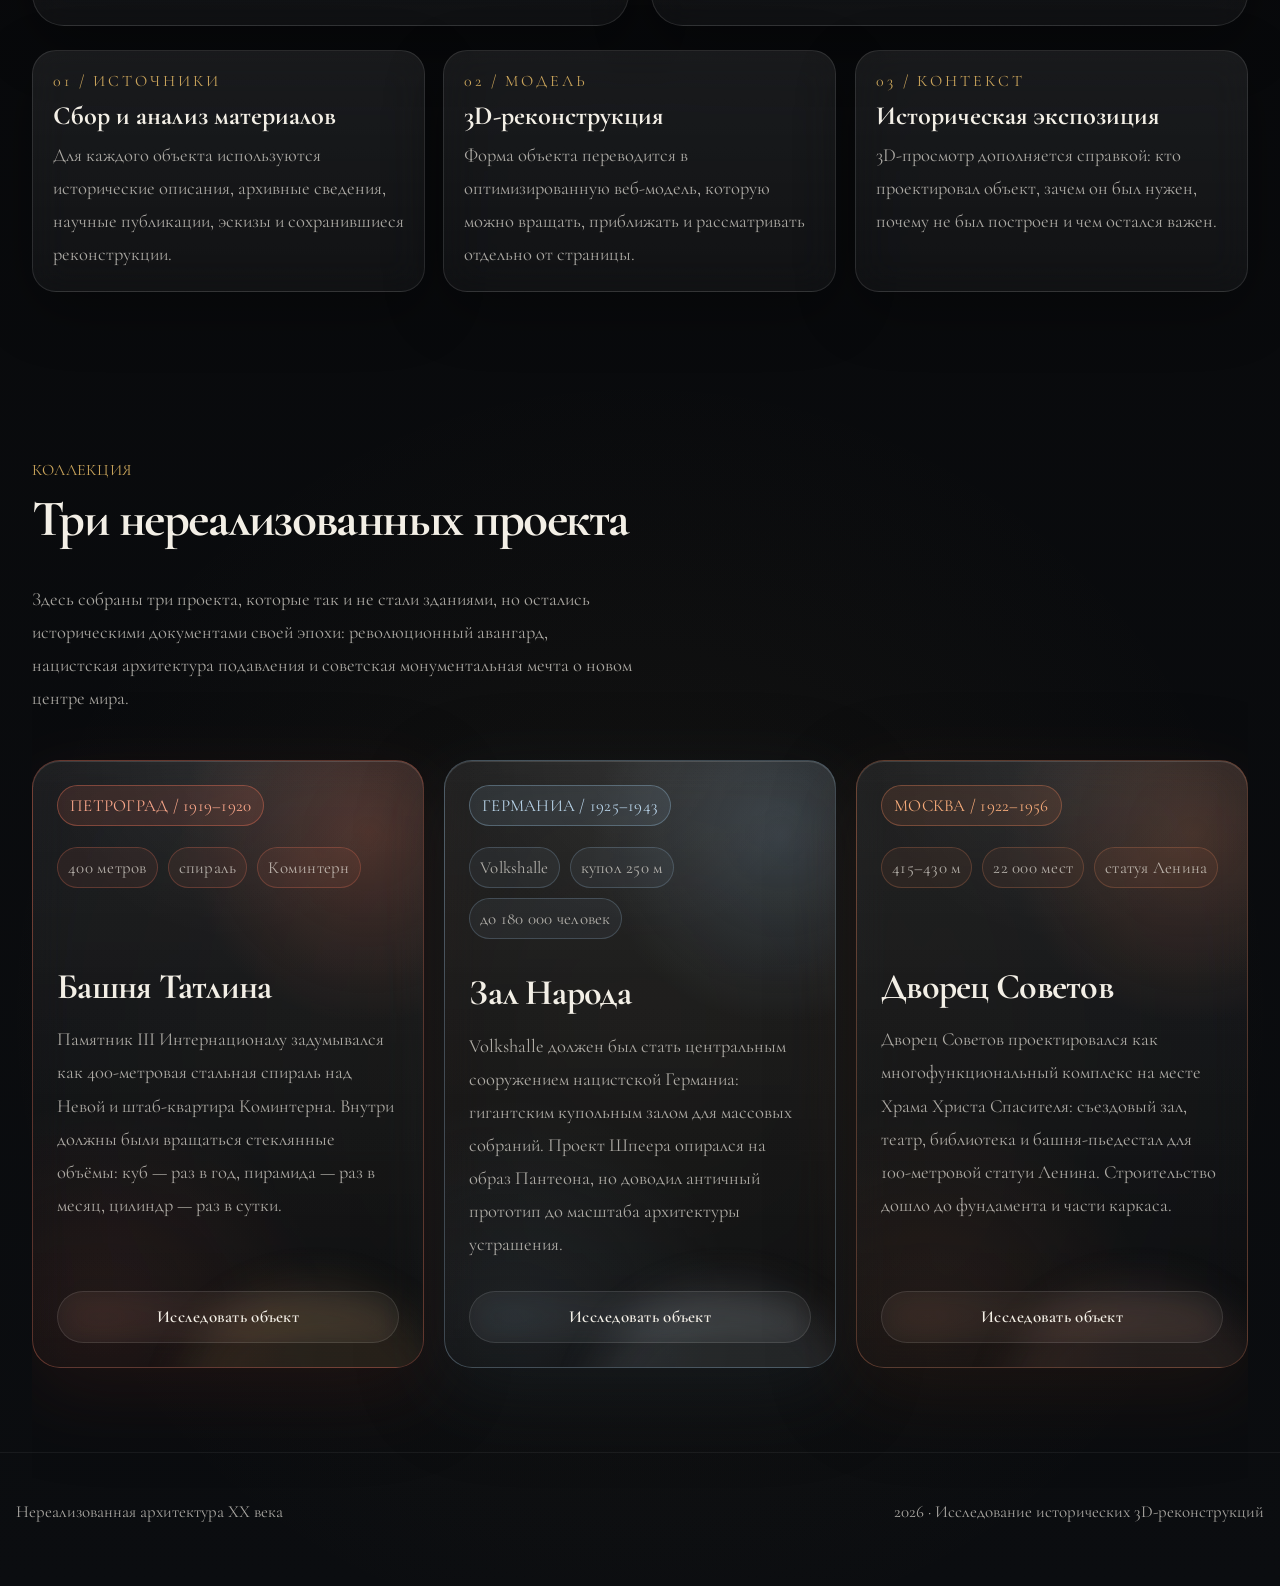
==== commit 45d4ea51: "fix: removed broken links; resized main text" ====
--- a/index.html
+++ b/index.html
@@ -1374,6 +1374,29 @@
         inset 0 1px 0 rgba(255,255,255,.14),
         0 18px 52px rgba(var(--card-accent-rgb, 245, 205, 118), .16) !important;
     }
+
+
+    /* Round 17: increase only primary reading text and keep service UI unchanged. */
+    .page-index .hero .lead,
+    .page-index .section-copy,
+    .page-index .project-overview .panel p,
+    .page-index .project-steps .timeline-item p,
+    .page-index .object-card p {
+      font-size: clamp(1.16rem, 1.26vw, 1.32rem) !important;
+      line-height: 1.78 !important;
+    }
+
+    @media (max-width: 720px) {
+      .page-index .hero .lead,
+      .page-index .section-copy,
+      .page-index .project-overview .panel p,
+      .page-index .project-steps .timeline-item p,
+      .page-index .object-card p {
+        font-size: 1.13rem !important;
+        line-height: 1.72 !important;
+      }
+    }
+
 </style>
 </link></head>
 <body class="page-index">
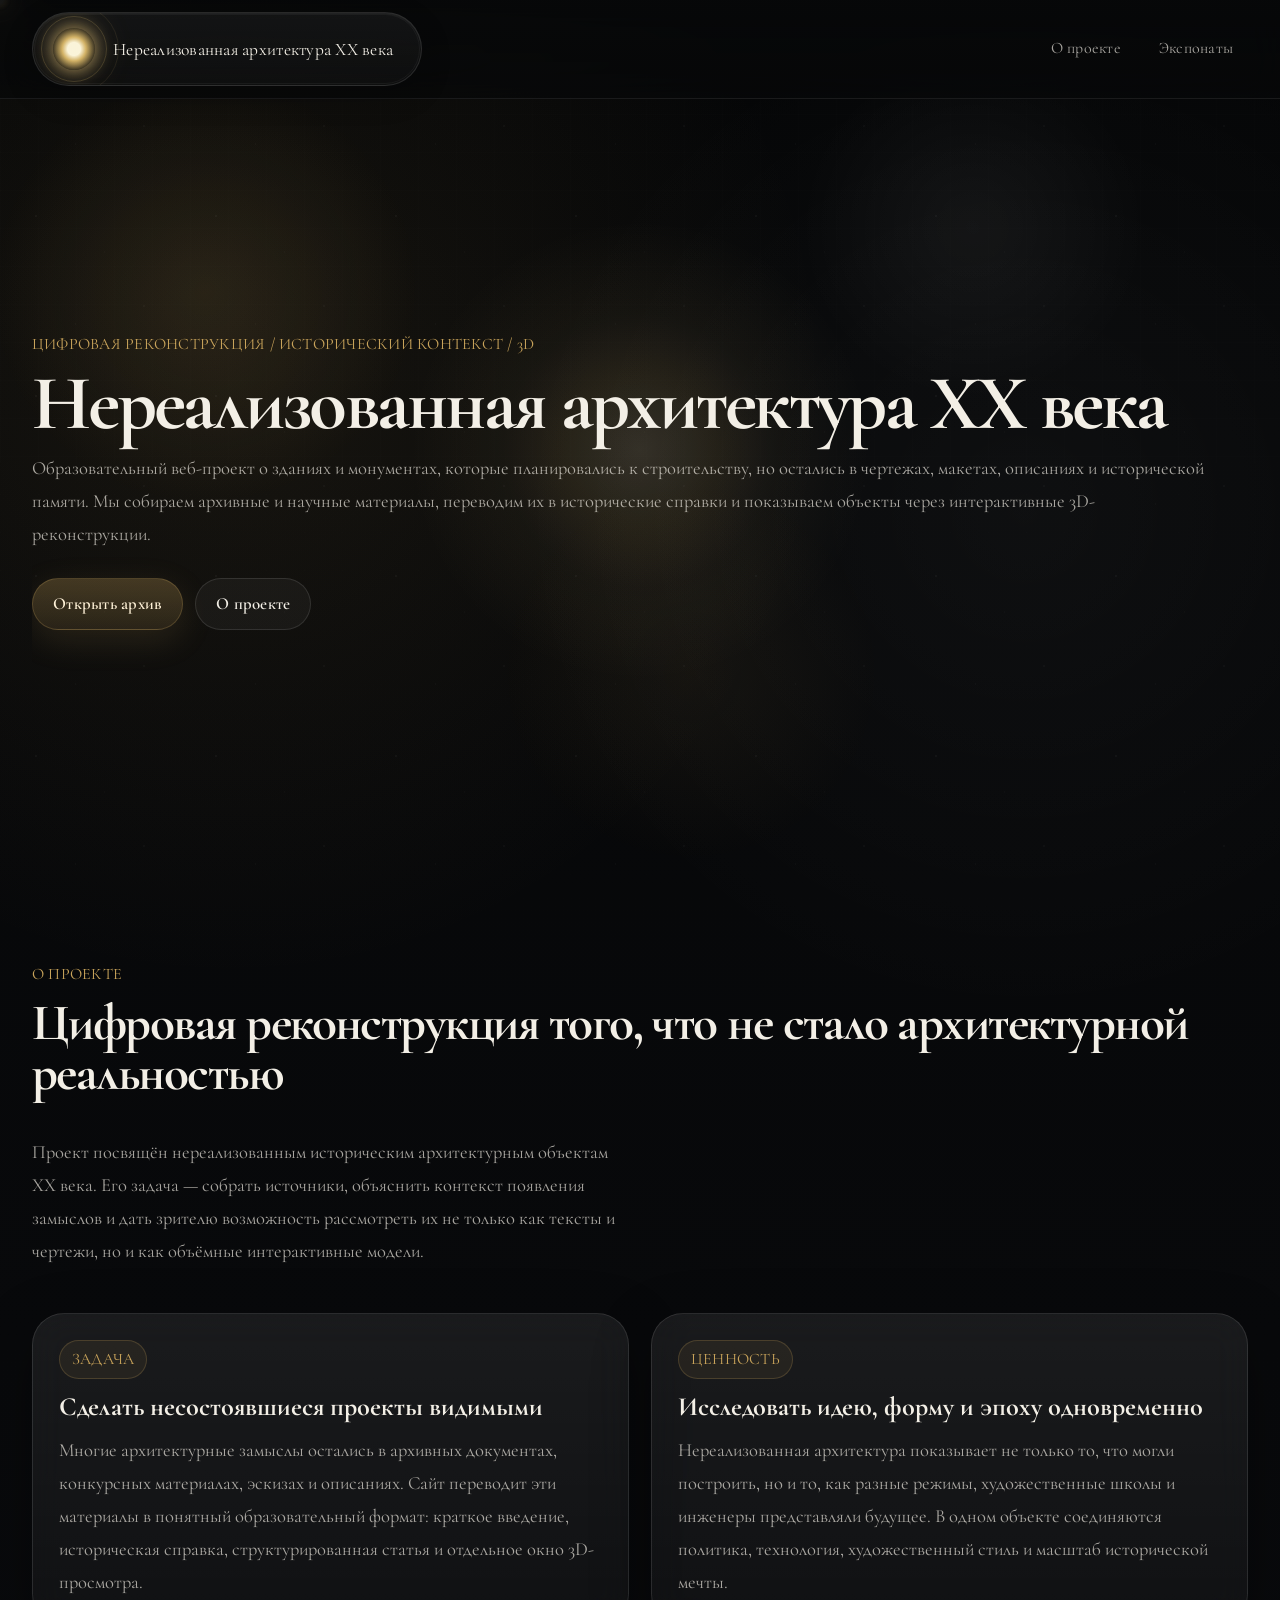
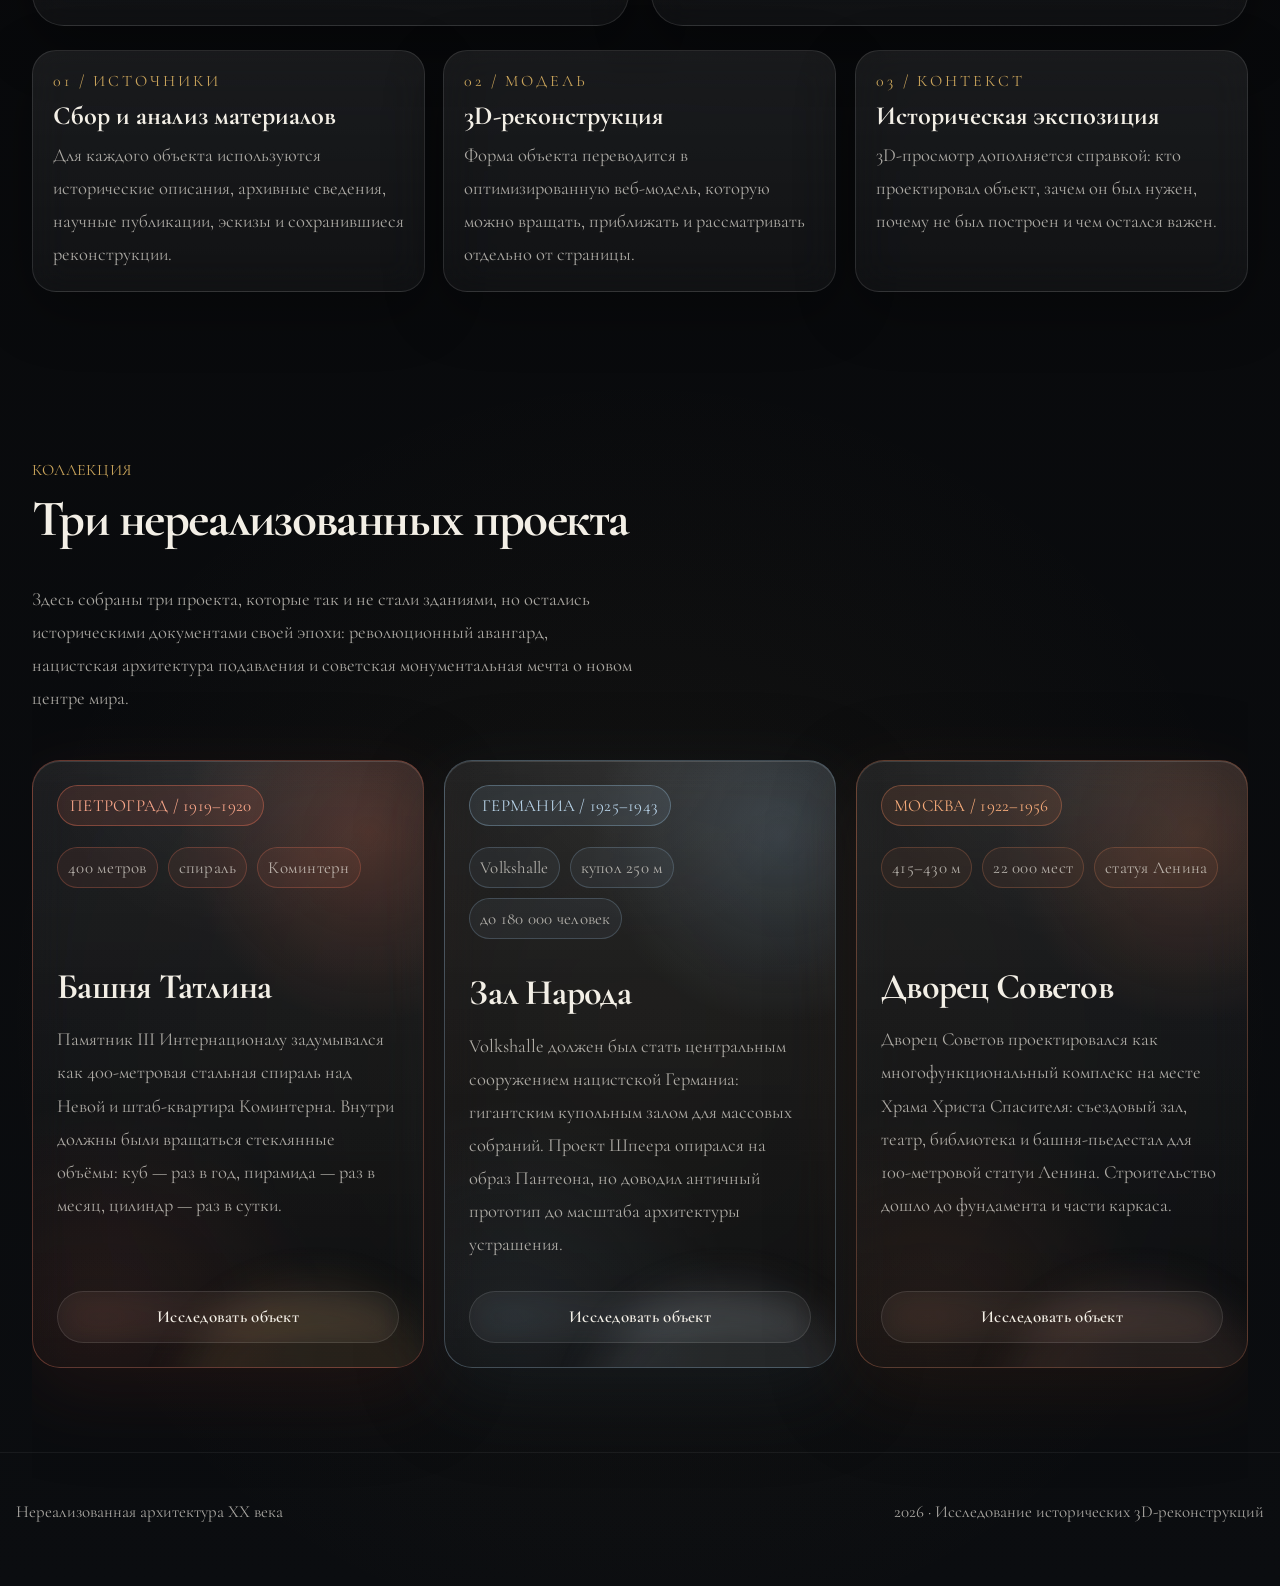
==== commit a80ab47f: "style: resized titles & buttons text" ====
--- a/index.html
+++ b/index.html
@@ -1394,6 +1394,28 @@
       .page-index .object-card p {
         font-size: 1.13rem !important;
         line-height: 1.72 !important;
+      }
+    }
+
+
+    /* Round 18: increase only the three fixed-header controls. */
+    .brand-title {
+      font-size: clamp(1.1rem, 1.18vw, 1.24rem) !important;
+      line-height: 1.08 !important;
+    }
+
+    .nav a {
+      font-size: clamp(1rem, 1.05vw, 1.12rem) !important;
+      line-height: 1.12 !important;
+    }
+
+    @media (max-width: 680px) {
+      .brand-title {
+        font-size: clamp(1.06rem, 4vw, 1.18rem) !important;
+      }
+
+      .nav a {
+        font-size: 1rem !important;
       }
     }
 
